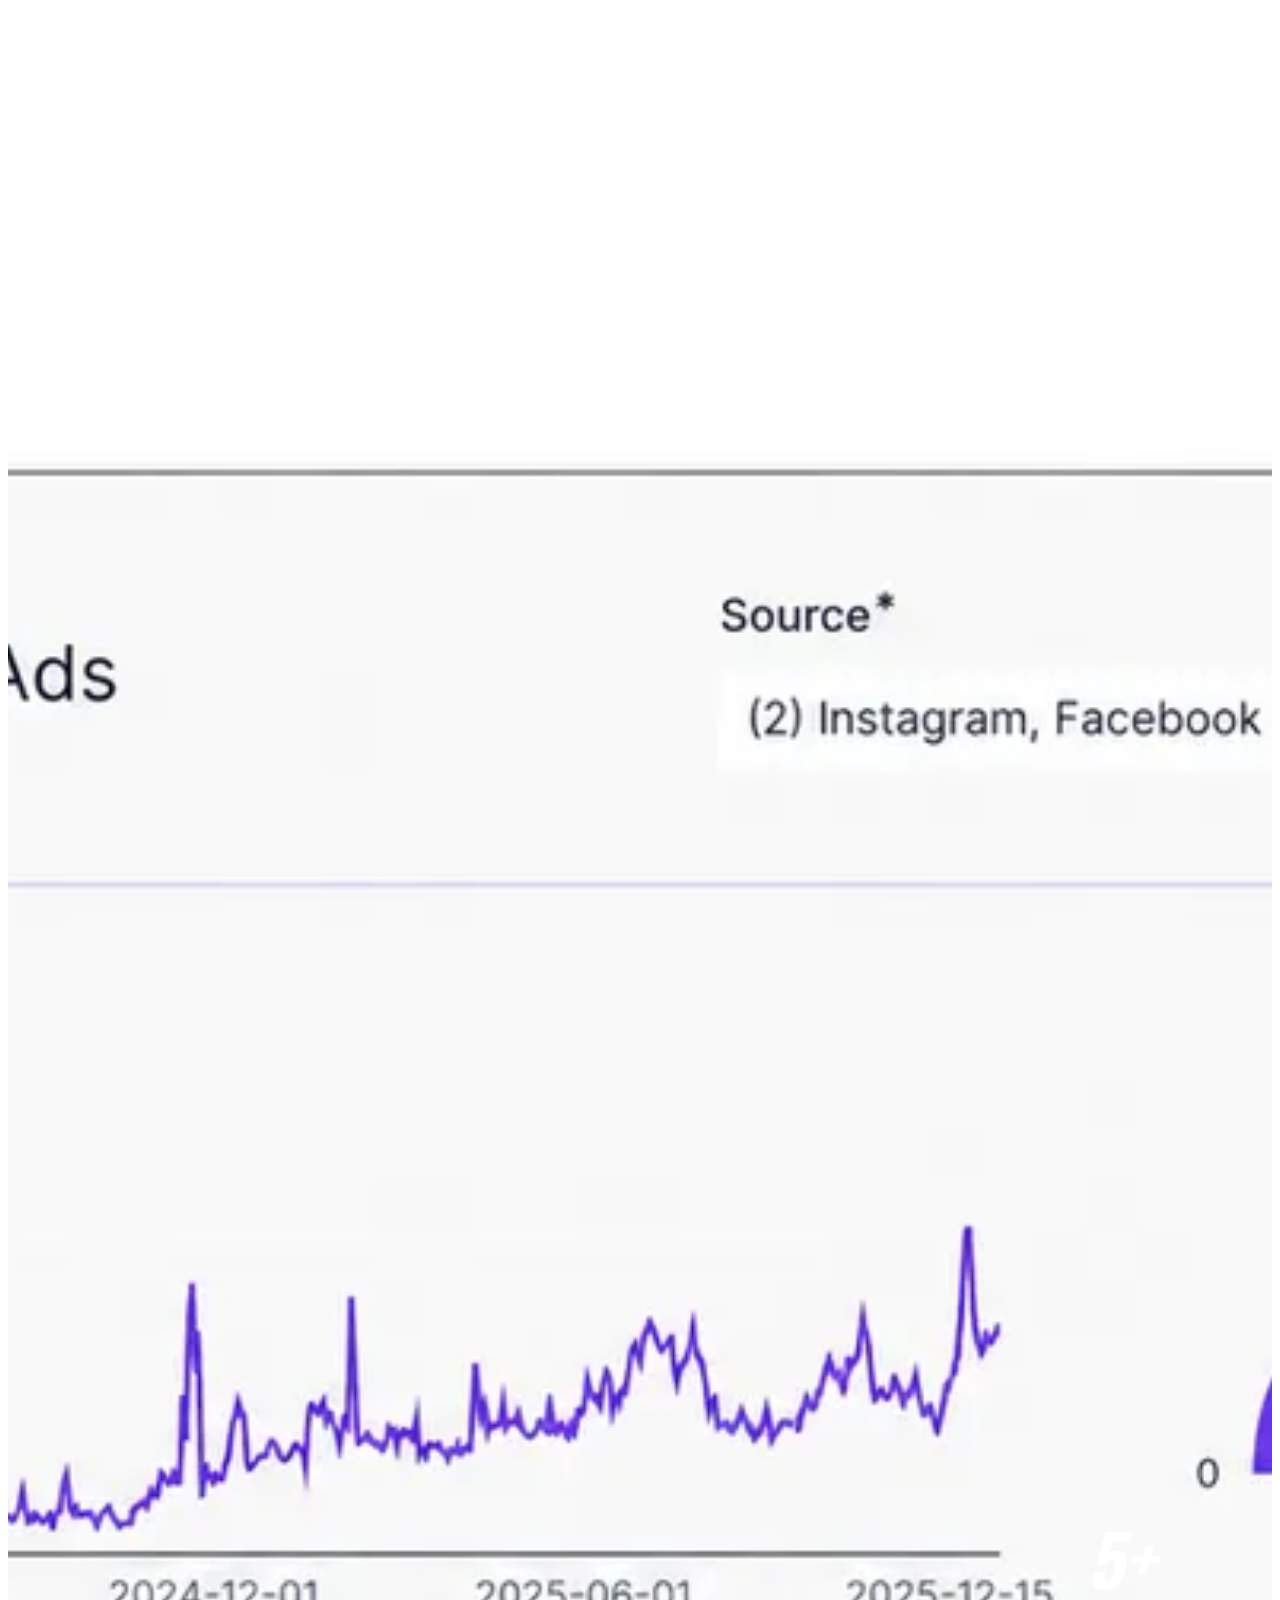
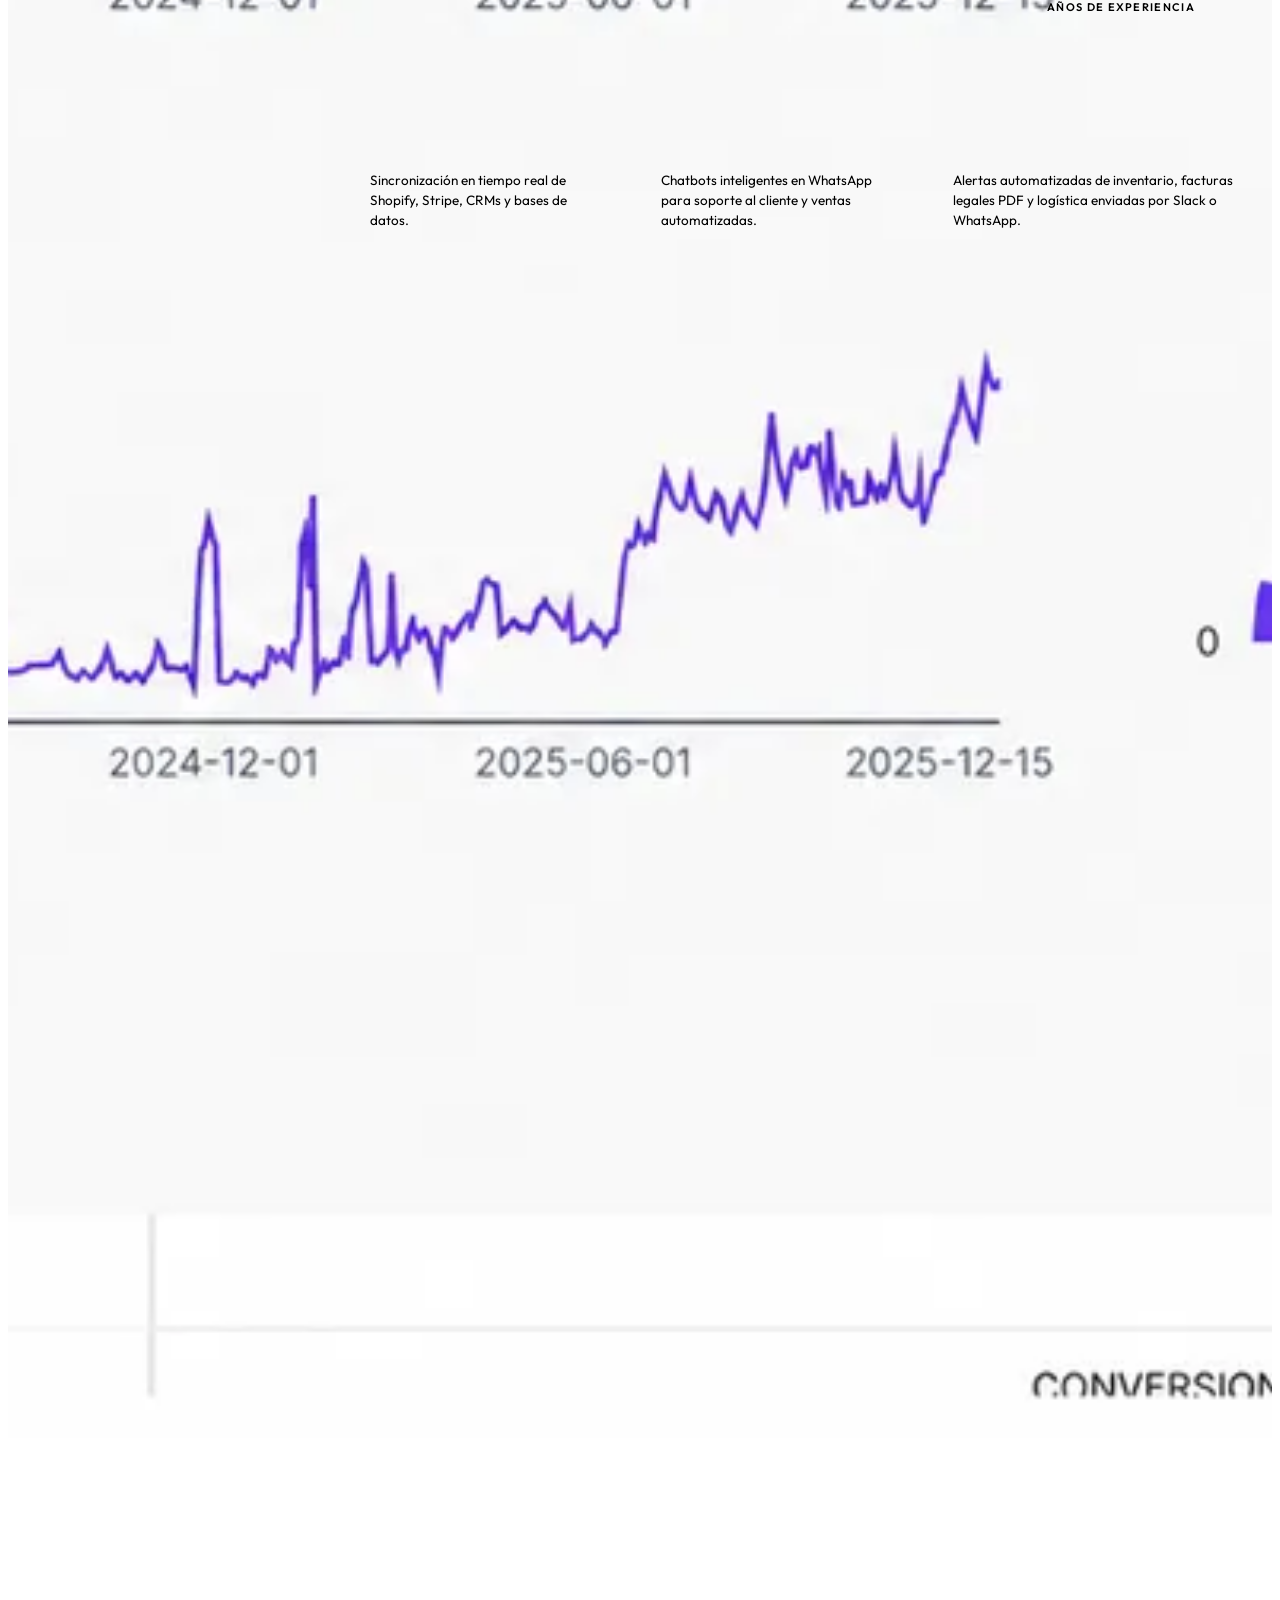
==== index.html @ 0719ca89 "chore: update portfolio content and media assets" ====
<!DOCTYPE html>
<html lang="es">
<head>
  <meta charset="UTF-8">
  <meta name="viewport" content="width=device-width, initial-scale=1.0">
  <title>Joseph Clavijo | Automatización & Growth</title>
  
  <!-- Favicon -->
  <link rel="icon" type="image/png" href="./public/assets/images/favicon/favicon-dark.webp">

  <!-- Google Fonts -->
  <link rel="preconnect" href="https://fonts.googleapis.com">
  <link rel="preconnect" href="https://fonts.gstatic.com" crossorigin>
  <link href="https://fonts.googleapis.com/css2?family=Inter:wght@300;400;600;700&family=Oswald:wght@400;600;700&family=Outfit:wght@300;400;500;600;700&display=swap" rel="stylesheet">

  <!-- Next.js global styles -->
  <link rel="stylesheet" href="./app/globals.css">

  <!-- Lucide Icons CDN -->
  <script src="https://unpkg.com/lucide@latest"></script>

  <style>
    /* Google Fonts Variables Override for standard HTML rendering */
    :root {
      --font-display: 'Oswald', sans-serif;
      --font-body: 'Outfit', sans-serif;
      --font-sans: 'Inter', sans-serif;
    }

    /* Next.js Image fill layout emulator to prevent misaligned/overflowing images */
    .block-card-media img,
    .portfolio-media img {
      position: absolute !important;
      inset: 0 !important;
      width: 100% !important;
      height: 100% !important;
      object-fit: cover !important;
      object-position: center !important;
    }

    .modal-banner img {
      position: relative !important;
      display: block !important;
      width: 100% !important;
      height: auto !important;
      object-fit: contain !important;
      object-position: center !important;
    }

    /* Project Cards clean layout (Text above image) */
    .project-card {
      padding: 28px !important;
      display: flex !important;
      flex-direction: column !important;
      justify-content: space-between !important;
      min-height: 450px !important;
      background: rgba(18, 18, 26, 0.72) !important;
    }

    @media (max-width: 640px) {
      .project-card {
        padding: 20px !important;
        min-height: auto !important;
      }
    }

    .project-card-image-wrapper {
      position: relative;
      width: 100%;
      aspect-ratio: 16 / 9;
      border-radius: 12px;
      overflow: hidden;
      border: 1px solid var(--line);
      margin-top: 16px;
      background: rgba(0, 0, 0, 0.2);
    }
    
    .project-card-image-wrapper img {
      position: absolute;
      inset: 0;
      width: 100%;
      height: 100%;
      object-fit: cover;
      transition: transform 0.6s var(--ease-out), filter 0.4s ease;
      filter: saturate(0.85) contrast(0.98) brightness(0.85);
    }
    
    .project-card:hover .project-card-image-wrapper img {
      transform: scale(1.05);
      filter: saturate(1) contrast(1.02) brightness(1);
    }

    /* Language Visibility classes */
    body.lang-en .lang-es {
      display: none !important;
    }
    body.lang-es .lang-en {
      display: none !important;
    }

    @keyframes pulse {
      0% { opacity: 0.4; }
      50% { opacity: 1; }
      100% { opacity: 0.4; }
    }

    /* Custom overrides for local index rendering */
    .app-shell {
      position: relative;
      min-height: calc(100vh - 63px);
    }

    .hero-video {
      object-fit: cover;
    }

    /* Extra visual fixes for static layout loading */
    .brand-mark img {
      max-height: 48px;
    }

    /* Thumbnail and image scrollbar styling */
    #gallery-thumbnails-container::-webkit-scrollbar {
      height: 6px;
    }
    #gallery-thumbnails-container::-webkit-scrollbar-track {
      background: rgba(0,0,0,0.2);
    }
    #gallery-thumbnails-container::-webkit-scrollbar-thumb {
      background: rgba(255,255,255,0.1);
      border-radius: 3px;
    }
    #gallery-thumbnails-container::-webkit-scrollbar-thumb:hover {
      background: rgba(255,255,255,0.25);
    }

    .active-image-container::-webkit-scrollbar {
      width: 6px;
    }
    .active-image-container::-webkit-scrollbar-track {
      background: rgba(0,0,0,0.3);
    }
    .active-image-container::-webkit-scrollbar-thumb {
      background: rgba(0, 152, 255, 0.4);
      border-radius: 3px;
    }
    .active-image-container::-webkit-scrollbar-thumb:hover {
      background: rgba(0, 152, 255, 0.7);
    }

    /* ABOUT ME SECTION STYLING */
    .about-title-styled {
      font-size: clamp(3rem, 8vw, 5.5rem);
      font-family: var(--font-display);
      text-transform: uppercase;
      font-weight: 700;
      letter-spacing: 0.05em;
      line-height: 0.9;
      color: var(--ink) !important;
      display: inline-block;
      margin: 10px 0 0;
    }

    .about-grid {
      display: grid;
      grid-template-columns: 310px 1fr;
      gap: 24px;
      margin-bottom: 24px;
    }

    .about-portrait-card {
      height: 100%;
      border-radius: var(--radius-lg);
      overflow: hidden;
      border: 1px solid var(--line);
      background: rgba(18, 18, 26, 0.72);
      padding: 0;
      position: relative;
    }

    .about-portrait-wrapper {
      position: absolute;
      inset: 0;
      width: 100%;
      height: 100%;
      overflow: hidden;
      border-radius: inherit;
    }

    .about-portrait-img {
      width: 100%;
      height: 100%;
      object-fit: cover;
      object-position: center top;
      filter: grayscale(100%);
      transition: filter 0.6s var(--ease-out), transform 0.6s var(--ease-out);
    }

    /* Glow border effect on hover */
    .about-portrait-card::before,
    .about-desc-card::before,
    .about-exp-card::before,
    .about-mini-card::before {
      content: "";
      position: absolute;
      inset: 0;
      border-radius: inherit;
      padding: 1.5px;
      background: radial-gradient(
        220px circle at var(--glow-x, 50%) var(--glow-y, 50%),
        rgba(var(--accent-rgb), 0.4),
        transparent 70%
      );
      -webkit-mask: linear-gradient(#fff 0 0) content-box, linear-gradient(#fff 0 0);
      -webkit-mask-composite: xor;
      mask-composite: exclude;
      pointer-events: none;
      z-index: 10;
      opacity: 0;
      transition: opacity 0.35s ease;
    }

    /* Glow background illumination on hover */
    .about-portrait-card::after,
    .about-desc-card::after,
    .about-exp-card::after,
    .about-mini-card::after {
      content: "";
      position: absolute;
      inset: 0;
      border-radius: inherit;
      background: radial-gradient(
        350px circle at var(--glow-x, 50%) var(--glow-y, 50%),
        rgba(var(--accent-rgb), 0.08),
        transparent 80%
      );
      pointer-events: none;
      z-index: 1;
      opacity: 0;
      transition: opacity 0.35s ease;
    }

    .about-portrait-card:hover::before,
    .about-desc-card:hover::before,
    .about-exp-card:hover::before,
    .about-mini-card:hover::before {
      opacity: 1;
    }

    .about-portrait-card:hover::after,
    .about-desc-card:hover::after,
    .about-exp-card:hover::after,
    .about-mini-card:hover::after {
      opacity: 1;
    }

    .about-portrait-card:hover .about-portrait-img {
      filter: grayscale(0%);
      transform: scale(1.05);
    }

    .about-cards-right {
      display: flex;
      flex-direction: column;
      gap: 24px;
    }

    .about-row-top {
      display: grid;
      grid-template-columns: 2fr 1fr;
      gap: 24px;
    }

    .about-desc-card {
      background: rgba(18, 18, 26, 0.72);
      border: 1px solid var(--line);
      border-radius: var(--radius-lg);
      padding: 32px;
      position: relative;
      display: flex;
      align-items: center;
    }

    .theme-light .about-desc-card,
    .theme-light .about-portrait-card,
    .theme-light .about-exp-card,
    .theme-light .about-mini-card {
      background: var(--bg-card);
      border-color: var(--line);
    }

    .card-corner-icon {
      position: absolute;
      top: 20px;
      right: 20px;
      opacity: 0.6;
    }

    .about-text {
      font-size: 16px;
      line-height: 1.6;
      color: var(--ink-soft);
      font-family: var(--font-body);
      margin: 0;
    }

    .about-exp-card {
      background: rgba(18, 18, 26, 0.72);
      border: 1px solid var(--line);
      border-radius: var(--radius-lg);
      position: relative;
      overflow: hidden;
      display: flex;
      align-items: center;
      justify-content: center;
      padding: 24px;
    }

    .exp-bg-grid {
      position: absolute;
      inset: 0;
      background-image: 
        linear-gradient(rgba(255, 255, 255, 0.03) 1px, transparent 1px),
        linear-gradient(90deg, rgba(255, 255, 255, 0.03) 1px, transparent 1px);
      background-size: 16px 16px;
      opacity: 0.8;
      pointer-events: none;
    }
    
    .theme-light .exp-bg-grid {
      background-image: 
        linear-gradient(rgba(0, 0, 0, 0.03) 1px, transparent 1px),
        linear-gradient(90deg, rgba(0, 0, 0, 0.03) 1px, transparent 1px);
    }

    .exp-content {
      position: relative;
      z-index: 2;
      display: flex;
      flex-direction: column;
      align-items: center;
      text-align: center;
    }

    .exp-num {
      font-family: var(--font-display);
      font-size: clamp(3.5rem, 5.5vw, 5.2rem);
      font-weight: 700;
      font-style: italic;
      color: #fff;
      line-height: 1;
      text-shadow: 0 0 30px rgba(255, 255, 255, 0.1);
    }
    
    .theme-light .exp-num {
      color: var(--ink);
    }

    .exp-label {
      font-size: 11px;
      font-family: var(--font-body);
      font-weight: 600;
      letter-spacing: 0.12em;
      text-transform: uppercase;
      color: var(--ink-soft);
      margin-top: 8px;
    }

    .about-row-bottom {
      display: grid;
      grid-template-columns: 1fr 1fr 1.3fr;
      gap: 24px;
    }

    .about-mini-card {
      background: rgba(18, 18, 26, 0.72);
      border: 1px solid var(--line);
      border-radius: var(--radius-lg);
      padding: 28px;
      position: relative;
      overflow: hidden;
      min-height: 190px;
      display: flex;
      flex-direction: column;
      justify-content: flex-start;
    }

    .about-mini-title {
      font-family: var(--font-display);
      font-size: 21px;
      font-style: italic;
      text-transform: uppercase;
      font-weight: 700;
      color: #fff;
      margin: 0 0 10px 0;
      letter-spacing: 0.03em;
    }
    
    .theme-light .about-mini-title {
      color: var(--ink);
    }

    .about-mini-desc {
      font-size: 13.5px;
      line-height: 1.5;
      color: var(--ink-soft);
      font-family: var(--font-body);
      margin: 0;
      position: relative;
      z-index: 2;
    }

    .mini-card-icon-bg {
      position: absolute;
      bottom: -15px;
      right: -10px;
      font-family: var(--font-display);
      font-size: 80px;
      font-weight: 900;
      color: rgba(255, 255, 255, 0.024);
      pointer-events: none;
      user-select: none;
      line-height: 1;
    }
    
    .theme-light .mini-card-icon-bg {
      color: rgba(0, 0, 0, 0.02);
    }

    .about-tech-strip {
      display: flex;
      overflow: hidden;
      width: 100%;
      margin-top: 36px;
      padding: 24px 0 !important;
      border-top: 1px solid var(--line);
      border-bottom: 1px solid var(--line);
      position: relative;
    }

    .marquee-track {
      display: flex;
      gap: 20px;
      width: max-content;
      animation: marquee 25s linear infinite;
    }

    @keyframes marquee {
      0% { transform: translateX(0); }
      100% { transform: translateX(-25%); }
    }

    .tech-icon-item {
      flex-shrink: 0;
      padding: 0 30px;
      font-family: var(--font-display);
      font-style: italic;
      font-weight: 700;
      text-transform: uppercase;
      font-size: 13px;
      color: var(--ink-soft);
      display: flex;
      align-items: center;
      gap: 8px;
      letter-spacing: 0.08em;
      opacity: 0.8;
      transition: opacity 0.3s, color 0.3s;
    }
    
    .tech-icon-item:hover {
      opacity: 1;
      color: var(--accent-color);
    }

    @media (max-width: 991px) {
      .about-grid {
        grid-template-columns: 260px 1fr;
      }
      .about-row-bottom {
        grid-template-columns: 1fr 1fr;
      }
      .wide-bottom-card {
        grid-column: span 2;
        min-height: auto;
      }
    }

    @media (max-width: 768px) {
      .about-grid {
        grid-template-columns: 1fr;
      }
      .about-portrait-card {
        min-height: 380px;
      }
      .about-row-top {
        grid-template-columns: 1fr;
      }
      .about-row-bottom {
        grid-template-columns: 1fr;
      }
      .wide-bottom-card {
        grid-column: span 1;
      }
    }
  </style>
</head>
<body class="lang-es">

  <div class="app-shell theme-dark" id="app-shell">
    
    <!-- Matrix Dot Background Canvas -->
    <div class="vw-dot-bg" aria-hidden="true">
      <canvas id="matrix-canvas"></canvas>
      <div class="vw-dot-fade"></div>
    </div>
    <div class="bg-cover" aria-hidden="true"></div>
    <div class="bg-glows" aria-hidden="true"></div>
    <div class="bg-grid" aria-hidden="true"></div>

    <!-- Header Navigation -->
    <header class="site-header">
      <nav class="cyber-nav" aria-label="Navegación principal" onpointermove="moveGlow(event)">
        <a class="brand-mark" href="#inicio" aria-label="Joseph Clavijo home">
          <span style="font-family: var(--font-display); font-style: italic; font-weight: 700; text-transform: uppercase; color: var(--accent-color); font-size: 20px; letter-spacing: 0.05em;">Joseph Clavijo</span>
        </a>

        <div id="primary-navigation" class="nav-links">
          <a href="#inicio">
            <span class="lang-es">Inicio</span>
            <span class="lang-en">Home</span>
          </a>
          <a href="#sobre-mi">
            <span class="lang-es">Sobre Mí</span>
            <span class="lang-en">About Me</span>
          </a>
          <a href="#servicios">
            <span class="lang-es">Servicios</span>
            <span class="lang-en">Services</span>
          </a>
          <a href="#portfolio">
            <span class="lang-es">Trabajo</span>
            <span class="lang-en">Work</span>
          </a>
          <a href="#contacto">
            <span class="lang-es">Contacto</span>
            <span class="lang-en">Contact</span>
          </a>
        </div>

        <div class="nav-controls" aria-label="Controles de idioma y tema">
          <div class="language-toggle" aria-label="Selector de idioma">
            <button id="lang-btn-en" type="button" onclick="changeLanguage('en')">EN</button>
            <button id="lang-btn-es" class="active" type="button" onclick="changeLanguage('es')">ES</button>
          </div>

          <button class="theme-toggle" type="button" onclick="toggleTheme()" aria-label="Cambiar tema">
            <i id="theme-toggle-icon" data-lucide="sun" style="width: 18px; height: 18px;"></i>
          </button>
        </div>

        <a class="site-btn secondary" href="#contacto" onpointermove="moveGlow(event)">
          <span class="btn-glow" aria-hidden="true"></span>
          <span class="btn-content">
            <span class="lang-es">Diagnóstico</span>
            <span class="lang-en">Diagnosis</span>
            <i data-lucide="arrow-right" style="width: 16px; height: 16px; margin-left: 4px;"></i>
          </span>
        </a>

        <button class="menu-btn" type="button" onclick="toggleMobileMenu()" aria-label="Menu">
          <i data-lucide="menu" style="width: 20px; height: 20px;"></i>
        </button>
      </nav>
    </header>

    <!-- Main Content -->
    <main>
      
      <!-- HERO SECTION -->
      <section class="hero-section" id="inicio">
        <div class="hero-copy">
          <span class="section-badge">[GROWTH_AUTOMATION_26]</span>
          
          <h1 class="lang-es">Automatización de Procesos e <em>IA para Negocios</em>.</h1>
          <h1 class="lang-en">Process Automation & <em>AI for Business</em>.</h1>
          
          <p class="lang-es">Diseño e integro arquitecturas digitales con n8n, CRM y agentes de IA para eliminar tareas repetitivas y escalar tus operaciones.</p>
          <p class="lang-en">I design and integrate digital architectures with n8n, CRM, and AI agents to eliminate repetitive tasks and scale your operations.</p>
          
          <div class="hero-actions">
            <a class="site-btn primary" href="#portfolio" onpointermove="moveGlow(event)">
              <span class="btn-glow" aria-hidden="true"></span>
              <span class="btn-content">
                <span class="lang-es">Ver trabajo</span>
                <span class="lang-en">View work</span>
                <i data-lucide="arrow-right" style="width: 18px; height: 18px; margin-left: 4px;"></i>
              </span>
            </a>
            <a class="site-btn ghost" href="#servicios" onpointermove="moveGlow(event)">
              <span class="btn-glow" aria-hidden="true"></span>
              <span class="btn-content">
                <i data-lucide="play" style="width: 17px; height: 17px; margin-right: 6px;"></i>
                <span class="lang-es">Ver sistema</span>
                <span class="lang-en">View system</span>
              </span>
            </a>
          </div>
        </div>

        <aside class="hero-visual" aria-label="Visual system preview">
          <div class="visual-toolbar">
            <span></span>
            <span></span>
            <span></span>
            <strong>AUTOMATION ENGINE</strong>
          </div>
          <div class="visual-stage">
            <div class="reel-card main-reel" style="background: rgba(18, 18, 26, 0.6); overflow: hidden;">
              <img src="./public/assets/images/projects/automatizacion-joseph.webp" alt="Automation Workflow" style="position: absolute; inset: 0; width: 100%; height: 100%; object-fit: cover;">
              <span style="background: rgba(0,0,0,0.6); padding: 4px 8px; border-radius: 4px;">Motor de Automatización</span>
            </div>
            <div class="metric-card">
              <i data-lucide="bar-chart-3" style="width: 20px; height: 20px;"></i>
              <strong>99.8%</strong>
              <span class="lang-es">menos errores</span>
              <span class="lang-en">errors reduced</span>
            </div>
            <div class="metric-card pink">
              <i data-lucide="zap" style="width: 20px; height: 20px;"></i>
              <strong>140h</strong>
              <span class="lang-es">ahorradas / mes</span>
              <span class="lang-en">saved / month</span>
            </div>
          </div>
        </aside>
      </section>

      <!-- PROOF STRIP -->
      <section class="proof-strip" aria-label="Joseph Clavijo facts">
        <div>
          <span>EXPERIENCE</span>
          <strong>5+ YEARS ACTIVE</strong>
        </div>
        <div>
          <span>FOCUS</span>
          <strong>AUTOMATION & AI</strong>
        </div>
        <div>
          <span>BASE</span>
          <strong>COLOMBIA</strong>
        </div>
        <div>
          <span>STATUS</span>
          <strong>AVAILABLE NOW</strong>
        </div>
      </section>

      <!-- ABOUT ME SECTION -->
      <section class="section-block" id="sobre-mi">
        <div class="section-head" style="margin-bottom: 40px;">
          <div style="display: flex; flex-direction: column; align-items: flex-start;">
            <span class="eyebrow" style="margin-bottom: 24px;">Joseph Clavijo</span>
            <h2 class="about-title-styled" style="margin: 0;">
              <span class="lang-es">SOBRE MÍ</span>
              <span class="lang-en">ABOUT ME</span>
            </h2>
          </div>
        </div>

        <div class="about-grid">
          <!-- Left Column: Portrait Card -->
          <div class="glow-card about-portrait-card">
            <div class="about-portrait-wrapper">
              <img src="./public/assets/images/projects/joseph_profile.webp" alt="Joseph Clavijo" class="about-portrait-img">
            </div>
          </div>

          <!-- Right Column Grid -->
          <div class="about-cards-right">
            <!-- Top Row -->
            <div class="about-row-top">
              <!-- Wide description card -->
              <div class="glow-card about-desc-card">
                <p class="lang-es about-text">
                  Como especialista en automatización de operaciones y crecimiento, me enfoco en construir sistemas escalables que optimizan flujos de trabajo, eliminan tareas repetitivas y reducen la fricción operativa. Diseño e integro arquitecturas digitales con n8n, CRM y plataformas de IA para potenciar el desarrollo de ventas y proveer dashboards comerciales en tiempo real que permiten a los equipos escalar eficientemente.
                </p>
                <p class="lang-en about-text">
                  As an operations and growth automation specialist, I focus on building scalable systems that optimize workflows, eliminate repetitive tasks, and reduce operational friction. I design and integrate digital architectures with n8n, CRM, and AI platforms to boost sales development and provide real-time business dashboards that enable teams to scale efficiently.
                </p>
              </div>

              <!-- Experience card -->
              <div class="glow-card about-exp-card">
                <div class="exp-bg-grid"></div>
                <div class="exp-content">
                  <span class="exp-num">5+</span>
                  <span class="lang-es exp-label">años de experiencia</span>
                  <span class="lang-en exp-label">years of experience</span>
                </div>
              </div>
            </div>

            <!-- Bottom Row -->
            <div class="about-row-bottom">
              <!-- Integrations Card -->
              <div class="glow-card about-mini-card">
                <h3 class="about-mini-title">Integraciones</h3>
                <p class="lang-es about-mini-desc">Sincronización en tiempo real de Shopify, Stripe, CRMs y bases de datos.</p>
                <p class="lang-en about-mini-desc">Real-time synchronization of Shopify, Stripe, CRMs, and databases.</p>
              </div>

              <!-- AI Agents Card -->
              <div class="glow-card about-mini-card">
                <h3 class="about-mini-title">AI Agents</h3>
                <p class="lang-es about-mini-desc">Chatbots inteligentes en WhatsApp para soporte al cliente y ventas automatizadas.</p>
                <p class="lang-en about-mini-desc">Intelligent chatbots on WhatsApp for customer support and automated sales.</p>
              </div>

              <!-- Notifications Card -->
              <div class="glow-card about-mini-card wide-bottom-card">
                <h3 class="about-mini-title">Notificaciones & Alertas</h3>
                <p class="lang-es about-mini-desc">Alertas automatizadas de inventario, facturas legales PDF y logística enviadas por Slack o WhatsApp.</p>
                <p class="lang-en about-mini-desc">Automated inventory alerts, legal PDF invoices, and logistics sent via Slack or WhatsApp.</p>
                <div style="position: absolute; bottom: 18px; right: 18px; opacity: 0.12;">
                  <i data-lucide="workflow" style="width: 32px; height: 32px; color: var(--accent-color);"></i>
                </div>
              </div>
            </div>
          </div>
        </div>

        <!-- Tech stack icons row (Sliding Marquee) -->
        <div class="about-tech-strip">
          <div class="marquee-track">
            <!-- Set 1 -->
            <div class="tech-icon-item" title="n8n">
              <img src="./public/assets/images/projects/N8N.webp" alt="n8n" class="tech-logo-img">
            </div>
            <div class="tech-icon-item" title="Zapier">
              <img src="./public/assets/images/projects/Zapier.webp" alt="Zapier" class="tech-logo-img">
            </div>
            <div class="tech-icon-item" title="GoHighLevel">
              <img src="./public/assets/images/projects/Logo GoHighLevel.webp" alt="GoHighLevel" class="tech-logo-img">
            </div>
            <div class="tech-icon-item" title="HubSpot">
              <img src="./public/assets/images/projects/Hubspot(2).webp" alt="HubSpot" class="tech-logo-img">
            </div>
            <div class="tech-icon-item" title="Claude">
              <img src="./public/assets/images/projects/Logo Claude.webp" alt="Claude" class="tech-logo-img">
            </div>
            <div class="tech-icon-item" title="Google">
              <img src="./public/assets/images/projects/Logo (Google).webp" alt="Google" class="tech-logo-img">
            </div>
            <div class="tech-icon-item" title="Meta">
              <img src="./public/assets/images/projects/Logo (Meta).webp" alt="Meta" class="tech-logo-img">
            </div>
            <div class="tech-icon-item" title="GitHub">
              <img src="./public/assets/images/projects/Logo Github.webp" alt="GitHub" class="tech-logo-img">
            </div>
            <div class="tech-icon-item" title="Codex">
              <img src="./public/assets/images/projects/Codex.webp" alt="Codex" class="tech-logo-img">
            </div>
            <!-- Set 2 -->
            <div class="tech-icon-item" title="n8n">
              <img src="./public/assets/images/projects/N8N.webp" alt="n8n" class="tech-logo-img">
            </div>
            <div class="tech-icon-item" title="Zapier">
              <img src="./public/assets/images/projects/Zapier.webp" alt="Zapier" class="tech-logo-img">
            </div>
            <div class="tech-icon-item" title="GoHighLevel">
              <img src="./public/assets/images/projects/Logo GoHighLevel.webp" alt="GoHighLevel" class="tech-logo-img">
            </div>
            <div class="tech-icon-item" title="HubSpot">
              <img src="./public/assets/images/projects/Hubspot(2).webp" alt="HubSpot" class="tech-logo-img">
            </div>
            <div class="tech-icon-item" title="Claude">
              <img src="./public/assets/images/projects/Logo Claude.webp" alt="Claude" class="tech-logo-img">
            </div>
            <div class="tech-icon-item" title="Google">
              <img src="./public/assets/images/projects/Logo (Google).webp" alt="Google" class="tech-logo-img">
            </div>
            <div class="tech-icon-item" title="Meta">
              <img src="./public/assets/images/projects/Logo (Meta).webp" alt="Meta" class="tech-logo-img">
            </div>
            <div class="tech-icon-item" title="GitHub">
              <img src="./public/assets/images/projects/Logo Github.webp" alt="GitHub" class="tech-logo-img">
            </div>
            <div class="tech-icon-item" title="Codex">
              <img src="./public/assets/images/projects/Codex.webp" alt="Codex" class="tech-logo-img">
            </div>
            <!-- Set 3 -->
            <div class="tech-icon-item" title="n8n">
              <img src="./public/assets/images/projects/N8N.webp" alt="n8n" class="tech-logo-img">
            </div>
            <div class="tech-icon-item" title="Zapier">
              <img src="./public/assets/images/projects/Zapier.webp" alt="Zapier" class="tech-logo-img">
            </div>
            <div class="tech-icon-item" title="GoHighLevel">
              <img src="./public/assets/images/projects/Logo GoHighLevel.webp" alt="GoHighLevel" class="tech-logo-img">
            </div>
            <div class="tech-icon-item" title="HubSpot">
              <img src="./public/assets/images/projects/Hubspot(2).webp" alt="HubSpot" class="tech-logo-img">
            </div>
            <div class="tech-icon-item" title="Claude">
              <img src="./public/assets/images/projects/Logo Claude.webp" alt="Claude" class="tech-logo-img">
            </div>
            <div class="tech-icon-item" title="Google">
              <img src="./public/assets/images/projects/Logo (Google).webp" alt="Google" class="tech-logo-img">
            </div>
            <div class="tech-icon-item" title="Meta">
              <img src="./public/assets/images/projects/Logo (Meta).webp" alt="Meta" class="tech-logo-img">
            </div>
            <div class="tech-icon-item" title="GitHub">
              <img src="./public/assets/images/projects/Logo Github.webp" alt="GitHub" class="tech-logo-img">
            </div>
            <div class="tech-icon-item" title="Codex">
              <img src="./public/assets/images/projects/Codex.webp" alt="Codex" class="tech-logo-img">
            </div>
          </div>
        </div>
          <!-- SERVICES BLOCKS SECTION -->
      <section class="section-block" id="servicios">
        <div class="section-head">
          <div>
            <span class="eyebrow">
              <span class="lang-es">QUÉ HAGO · 4 PILARES</span>
              <span class="lang-en">WHAT I DO · 4 PILLARS</span>
            </span>
            <h2 class="lang-es">Sistemas operativos escalables, no simples piezas sueltas.</h2>
            <h2 class="lang-en">Scalable operating systems, not simple assets.</h2>
          </div>
          <p class="lang-es">Cada bloque opera de forma independiente, pero juntos forman el motor operativo de tu negocio.</p>
          <p class="lang-en">Each block operates independently, but together they form your business's operating engine.</p>
        </div>

        <div class="block-grid" style="grid-template-columns: repeat(auto-fit, minmax(280px, 1fr));">
          <!-- Card 1 -->
          <article class="glow-card mini block-card cursor-pointer" tabindex="0" onclick="openServiceModal(0)" onpointermove="moveGlow(event)">
            <div class="block-card-media">
              <img src="./public/assets/images/projects/Automatización-n8n(Portada).webp" alt="Automation with n8n & Make">
            </div>
            <div class="block-card-scrim"></div>
            <div class="block-card-head">
              <span class="card-num">01</span>
              <i data-lucide="workflow" style="width: 22px; height: 22px;"></i>
            </div>
            <h3>
              <span class="lang-es">Automatización con n8n & Make</span>
              <span class="lang-en">Automation with n8n & Make</span>
            </h3>
          </article>

          <!-- Card 2 -->
          <article class="glow-card mini block-card cursor-pointer" tabindex="0" onclick="openServiceModal(1)" onpointermove="moveGlow(event)">
            <div class="block-card-media">
              <img src="./public/assets/images/projects/Chatbots(Portada).webp" alt="AI Agents & Chatbots">
            </div>
            <div class="block-card-scrim"></div>
            <div class="block-card-head">
              <span class="card-num">02</span>
              <i data-lucide="sparkles" style="width: 22px; height: 22px;"></i>
            </div>
            <h3>
              <span class="lang-es">Agentes de IA & Chatbots</span>
              <span class="lang-en">AI Agents & Chatbots</span>
            </h3>
          </article>

          <!-- Card 3 -->
          <article class="glow-card mini block-card cursor-pointer" tabindex="0" onclick="openServiceModal(2)" onpointermove="moveGlow(event)">
            <div class="block-card-media">
              <img src="./public/assets/images/projects/AutomatizacióndeCRM&Leads(Portada).webp" alt="CRM & Lead Automation">
            </div>
            <div class="block-card-scrim"></div>
            <div class="block-card-head">
              <span class="card-num">03</span>
              <i data-lucide="zap" style="width: 22px; height: 22px;"></i>
            </div>
            <h3>
              <span class="lang-es">Automatización de CRM & Leads</span>
              <span class="lang-en">CRM & Lead Automation</span>
            </h3>
          </article>

          <!-- Card 4 -->
          <article class="glow-card mini block-card cursor-pointer" tabindex="0" onclick="openServiceModal(3)" onpointermove="moveGlow(event)">
            <div class="block-card-media">
              <img src="./public/assets/images/projects/Sales-Ops(Portada).webp" alt="Sales Ops & Reporting">
            </div>
            <div class="block-card-scrim"></div>
            <div class="block-card-head">
              <span class="card-num">04</span>
              <i data-lucide="bar-chart-3" style="width: 22px; height: 22px;"></i>
            </div>
            <h3>
              <span class="lang-es">Sales Ops & Reporting</span>
              <span class="lang-en">Sales Ops & Reporting</span>
            </h3>
          </article>
        </div>
      </section>

      <!-- PORTFOLIO SECTION -->
      <section class="section-block" id="portfolio">
        <div class="section-head">
          <div>
            <span class="eyebrow">
              <span class="lang-es">PORTAFOLIO · TRABAJOS SELECCIONADOS</span>
              <span class="lang-en">PORTFOLIO · SELECTED WORK</span>
            </span>
            <h2 class="lang-es">Flujos escalables, integraciones de IA y reportes en tiempo real.</h2>
            <h2 class="lang-en">Scalable workflows, AI integrations, and real-time reporting.</h2>
          </div>
          <a class="site-btn secondary" href="#contacto" onpointermove="moveGlow(event)">
            <span class="btn-glow" aria-hidden="true"></span>
            <span class="btn-content">
              <span class="lang-es">Ver todos</span>
              <span class="lang-en">View all</span>
              <i data-lucide="arrow-right" style="width: 16px; height: 16px; margin-left: 4px;"></i>
            </span>
          </a>
        </div>

        <div class="portfolio-grid">
          <!-- Item 1 -->
          <article class="portfolio-card large cursor-pointer" tabindex="0" onclick="openServiceModal(0)" onpointermove="moveGlow(event)">
            <div class="portfolio-media">
              <img src="./public/assets/images/projects/Automatización de Operaciones.webp" alt="n8n">
              <span>01</span>
            </div>
            <div>
              <strong class="lang-es">Automatización de Operaciones</strong>
              <strong class="lang-en">Operations Automation</strong>
              <em class="lang-es">Flujo n8n</em>
              <em class="lang-en">n8n Workflow</em>
            </div>
          </article>

          <!-- Item 2 -->
          <article class="portfolio-card wide cursor-pointer" tabindex="0" onclick="openServiceModal(1)" onpointermove="moveGlow(event)">
            <div class="portfolio-media">
              <img src="./public/assets/images/projects/Chatbots de Ventas en WhatsApp.webp" alt="WhatsApp Chatbots">
              <span>02</span>
            </div>
            <div>
              <strong class="lang-es">Chatbots de Ventas en WhatsApp</strong>
              <strong class="lang-en">WhatsApp Sales Chatbots</strong>
              <em class="lang-es">AI Agent</em>
              <em class="lang-en">AI Agent</em>
            </div>
          </article>

          <!-- Item 3 -->
          <article class="portfolio-card small cursor-pointer" tabindex="0" onclick="openServiceModal(2)" onpointermove="moveGlow(event)">
            <div class="portfolio-media">
              <img src="./public/assets/images/projects/AutomatizacióndeCRM&Leads(Portada).webp" alt="GoHighLevel">
              <span>03</span>
            </div>
            <div>
              <strong class="lang-es">Embudo de Ventas en GoHighLevel</strong>
              <strong class="lang-en">GoHighLevel Sales Funnel</strong>
              <em class="lang-es">CRM</em>
              <em class="lang-en">CRM</em>
            </div>
          </article>

          <!-- Item 4 -->
          <article class="portfolio-card small cursor-pointer" tabindex="0" onclick="openServiceModal(2)" onpointermove="moveGlow(event)">
            <div class="portfolio-media">
              <img src="./public/assets/images/projects/Reporting y Sales Ops.webp" alt="Sales Ops">
              <span>04</span>
            </div>
            <div>
              <strong class="lang-es">Reporting y Sales Ops</strong>
              <strong class="lang-en">Sales Reporting & Dashboards</strong>
              <em class="lang-es">Dashboard</em>
              <em class="lang-en">Dashboard</em>
            </div>
          </article>

          <!-- Item 5 -->
          <article class="portfolio-card wide cursor-pointer" tabindex="0" onclick="openServiceModal(0)" onpointermove="moveGlow(event)">
            <div class="portfolio-media">
              <img src="./public/assets/images/projects/Sincronización en Tiempo Real.webp" alt="Integrations">
              <span>05</span>
            </div>
            <div>
              <strong class="lang-es">Sincronización en Tiempo Real</strong>
              <strong class="lang-en">Real-time Synchronization</strong>
              <em class="lang-es">Automatización</em>
              <em class="lang-en">Automation</em>
            </div>
          </article>

          <!-- Item 6 -->
          <article class="portfolio-card small cursor-pointer" tabindex="0" onclick="openServiceModal(2)" onpointermove="moveGlow(event)">
            <div class="portfolio-media">
              <img src="./public/assets/images/projects/workflow-go-high-level.webp" alt="Customer Nurturing Flow">
              <span>06</span>
            </div>
            <div>
              <strong class="lang-es">Flujo de Nutrición de Clientes</strong>
              <strong class="lang-en">Customer Nurturing Flow</strong>
              <em class="lang-es">Automatización</em>
              <em class="lang-en">Automation</em>
            </div>
          </article>

          <!-- Item 7 -->
          <article class="portfolio-card small cursor-pointer" tabindex="0" onclick="openServiceModal(2)" onpointermove="moveGlow(event)">
            <div class="portfolio-media">
              <img src="./public/assets/images/projects/Dashboard 2 meta ads.webp" alt="Paid Ads Dashboard">
              <span>07</span>
            </div>
            <div>
              <strong class="lang-es">Dashboard de Pauta Digital</strong>
              <strong class="lang-en">Paid Ads Dashboard</strong>
              <em class="lang-es">Reporting</em>
              <em class="lang-en">Reporting</em>
            </div>
          </article>
        </div>
      </section>

      <!-- CTA BAND -->
      <section class="cta-band">
        <div>
          <h2 class="lang-es">Automatiza tu negocio y crea un sistema operativo que trabaje 24/7.</h2>
          <h2 class="lang-en">Automate your business and create an operating system that works 24/7.</h2>
          <p class="lang-es">Diagnóstico de automatización gratis · 20 minutos · sin compromiso</p>
          <p class="lang-en">Free automation audit · 20 minutes · no commitment</p>
        </div>
        
        <a class="site-btn primary" href="#contacto" onpointermove="moveGlow(event)">
          <span class="btn-glow" aria-hidden="true"></span>
          <span class="btn-content">
            <span class="lang-es">Empezar</span>
            <span class="lang-en">Get started</span>
            <i data-lucide="arrow-right" style="width: 18px; height: 18px; margin-left: 4px;"></i>
          </span>
        </a>
      </section>

      <!-- CONTACT SECTION -->
      <section class="contact-section" id="contacto">
        <div class="contact-copy">
          <div>
            <span class="eyebrow">
              <span class="lang-es">CONTACTO · DIAGNÓSTICO DE AUTOMATIZACIÓN</span>
              <span class="lang-en">CONTACT · AUTOMATION AUDIT</span>
            </span>
            <h2 class="lang-es">Cuéntanos sobre tu negocio. <em>Nosotros lo automatizamos.</em></h2>
            <h2 class="lang-en">Tell us about your business. <em>We automate it.</em></h2>
            
            <p class="lang-es">Envíanos un mensaje y te devolvemos un diagnóstico de automatización gratis de 20 min: qué optimizar, qué integrar y qué automatizar primero.</p>
            <p class="lang-en">Send us a message and we will return a free 20-minute automation audit: what to optimize, what to integrate, and what to automate first.</p>
          </div>

          <div class="contact-cards">
            <div>
              <i data-lucide="mail" style="width: 20px; height: 20px; color: var(--accent-color);"></i>
              <span>joseph.clavijo.dev@gmail.com</span>
            </div>
            <div>
              <i data-lucide="message-circle" style="width: 20px; height: 20px; color: var(--accent-color);"></i>
              <span class="lang-es">WhatsApp: +57 313 612 9197</span>
              <span class="lang-en">WhatsApp: +57 313 612 9197</span>
            </div>
            <div>
              <i data-lucide="clock" style="width: 20px; height: 20px; color: var(--accent-color);"></i>
              <span class="lang-es">Respuesta habitual en ~24h, días hábiles</span>
              <span class="lang-en">Typical reply within ~24h, business days</span>
            </div>
          </div>
        </div>

        <form class="lead-form" onsubmit="handleFormSubmit(event)">
          <label>
            <span class="lang-es">Nombre *</span>
            <span class="lang-en">Name *</span>
            <input required type="text" id="form-name" placeholder="Tu nombre">
          </label>
          <label>
            <span class="lang-es">Empresa *</span>
            <span class="lang-en">Company *</span>
            <input required type="text" id="form-company" placeholder="Nombre de tu marca">
          </label>
          <label>
            <span class="lang-es">WhatsApp *</span>
            <span class="lang-en">WhatsApp *</span>
            <input required type="tel" id="form-whatsapp" placeholder="+57---">
          </label>
          <label>
            <span class="lang-es">Sitio web / Instagram</span>
            <span class="lang-en">Website / Instagram</span>
            <input type="text" id="form-web" placeholder="pagurai.com · @marca">
          </label>
          <label class="full">
            <span class="lang-es">Tipo de negocio</span>
            <span class="lang-en">Type of business</span>
            <input type="text" id="form-business" placeholder="E-commerce, Agencia, SaaS, etc.">
          </label>

          <div class="form-services full">
            <span>
              <span class="lang-es">Servicio que necesitas <small>(multi-selección)</small></span>
              <span class="lang-en">Service needed <small>(multi-select)</small></span>
            </span>
            <div id="service-options-container">
              <!-- Service options loaded dynamically via JS -->
            </div>
          </div>

          <label class="full">
            <span class="lang-es">Mensaje</span>
            <span class="lang-en">Message</span>
            <textarea id="form-message" placeholder="Cuéntanos qué necesitas..."></textarea>
          </label>

          <div class="form-foot full">
            <small id="form-message-info">
              <span class="lang-es">Sin spam. Nunca.</span>
              <span class="lang-en">No spam. Ever.</span>
            </small>
            <button class="submit-btn" type="submit">
              <span>
                <span class="lang-es">Solicitar diagnóstico</span>
                <span class="lang-en">Request diagnosis</span>
              </span>
              <i data-lucide="arrow-right" style="width: 17px; height: 17px; margin-left: 6px;"></i>
            </button>
          </div>
        </form>
      </section>
    </main>

    <!-- Footer -->
    <footer class="site-footer">
      <span>JOSEPH CLAVIJO © 2026</span>
      <span>HERO → SOBRE MÍ → SERVICIOS → PORTAFOLIO → CONTACTO</span>
    </footer>

    <!-- Service Detail Overview Modal -->
    <div id="modal-overlay" class="modal-overlay" onclick="closeServiceModalOnBackdrop(event)" style="display: none;">
      <div id="modal-container" class="modal-container" onpointermove="moveGlow(event)">
        <button type="button" class="modal-close-btn" onclick="closeServiceModal()" aria-label="Close">
          <i data-lucide="x" style="width: 20px; height: 20px;"></i>
        </button>
        
        <div class="modal-content">
          <div class="modal-header">
            <span class="modal-number" id="modal-number-text">01</span>
            <h2 class="modal-title" id="modal-title-text">Creación de contenido con IA</h2>
          </div>

          <div class="modal-banner" style="height: auto !important; aspect-ratio: auto !important; overflow: visible !important;" onpointermove="moveGlow(event)">
            <div class="modal-banner-scrim"></div>
            <img src="" alt="Banner" id="modal-banner-img" class="modal-banner-image" style="position: relative !important; display: block !important; width: 100% !important; height: auto !important; object-fit: contain !important;">
          </div>

          <div class="modal-body">
            <div class="modal-info">
              <p class="modal-desc" id="modal-desc-text">Imágenes de producto, lifestyle y creatividades on-brand a escala, en días, no semanas.</p>
              <div class="modal-tags" id="modal-tags-container">
                <!-- Tags loaded dynamically -->
              </div>
            </div>

            <div class="modal-projects-box">
              <h3 class="modal-projects-title">
                <span class="lang-es" id="modal-projects-title-es">Proyectos seleccionados</span>
                <span class="lang-en" id="modal-projects-title-en">Selected projects</span>
              </h3>
              <div class="modal-projects-list" id="modal-projects-container">
                <!-- Projects lists loaded dynamically -->
              </div>
            </div>
          </div>

          <div class="modal-footer">
            <button class="site-btn" id="modal-view-projects-btn" onpointermove="moveGlow(event)">
              <span class="btn-glow" aria-hidden="true"></span>
              <span class="btn-content">
                <span class="lang-es">Ver proyectos</span>
                <span class="lang-en">View projects</span>
                <i data-lucide="arrow-right" style="width: 16px; height: 16px; margin-left: 4px;"></i>
              </span>
            </button>
          </div>
        </div>
      </div>
    </div>

    <!-- Projects Detail Modal (2 boxes) -->
    <div id="projects-modal-overlay" class="modal-overlay" onclick="closeProjectsModalOnBackdrop(event)" style="display: none; z-index: 101;">
      <div id="projects-modal-container" class="modal-container" style="max-width: 960px;" onpointermove="moveGlow(event)">
        <button type="button" class="modal-close-btn" onclick="closeProjectsModal()" aria-label="Close">
          <i data-lucide="x" style="width: 20px; height: 20px;"></i>
        </button>
        
        <div class="modal-content" style="max-height: 90vh;">
          <div class="modal-header" style="justify-content: flex-start; gap: 16px;">
            <button type="button" class="site-btn secondary" style="min-height: 32px; padding: 6px 12px; margin-right: auto;" onclick="backToServiceModal()">
              <span class="btn-glow" aria-hidden="true"></span>
              <span class="btn-content" style="font-size: 11px; display: flex; align-items: center; gap: 4px;">
                <i data-lucide="arrow-left" style="width: 14px; height: 14px;"></i>
                <span class="lang-es">Volver</span>
                <span class="lang-en">Back</span>
              </span>
            </button>
            <span class="modal-number" id="projects-modal-number-text">01</span>
          </div>

          <div class="section-head" style="grid-template-columns: 1fr; gap: 8px; margin-bottom: 12px;">
            <div>
              <span class="eyebrow blue">
                <span class="lang-es">Detalles del servicio</span>
                <span class="lang-en">Service details</span>
              </span>
              <h2 class="modal-title" id="projects-modal-title-text" style="font-size: 32px; line-height: 1.1;">Creación de contenido con IA</h2>
            </div>
            <p class="modal-desc" id="projects-modal-desc-text" style="margin-top: 8px;"></p>
            
            <!-- Tools used container -->
            <div id="projects-modal-tools-container" style="display: none; margin-top: 16px;">
              <span class="eyebrow" style="font-size: 11px; color: var(--ink-muted); letter-spacing: 0.1em; display: block; margin-bottom: 8px;">
                <span class="lang-es">HERRAMIENTAS USADAS</span>
                <span class="lang-en">TOOLS USED</span>
              </span>
              <div style="display: flex; gap: 16px; align-items: center; flex-wrap: wrap;">
                <img src="./public/assets/images/projects/N8N.webp" alt="n8n" style="height: 38px; width: auto;">
                <img src="./public/assets/images/projects/Zapier.webp" alt="Zapier" style="height: 38px; width: auto;">
                <img src="./public/assets/images/projects/Logo GoHighLevel.webp" alt="GoHighLevel" style="height: 38px; width: auto;">
                <img src="./public/assets/images/projects/Hubspot(2).webp" alt="HubSpot" style="height: 38px; width: auto;">
                <img src="./public/assets/images/projects/Logo Claude.webp" alt="Claude" style="height: 38px; width: auto;">
                <img src="./public/assets/images/projects/Logo Antigravity.webp" alt="Antigravity" style="height: 38px; width: auto;">
              </div>
            </div>
          </div>

          <div>
            <span class="eyebrow">
              <span class="lang-es">Casos de éxito</span>
              <span class="lang-en">Success cases</span>
            </span>
          </div>

          <!-- 2 Project Cards Grid -->
          <div class="projects-grid" id="projects-cards-container">
            <!-- Loaded dynamically via JS -->
          </div>
        </div>
      </div>
    </div>

    <!-- Fullscreen Video Lightbox Overlay -->
    <div id="video-lightbox-overlay" class="modal-overlay" onclick="closeVideoLightboxOnBackdrop(event)" style="display: none; z-index: 102; background: rgba(2, 3, 10, 0.94); cursor: zoom-out;">
      <button type="button" class="modal-close-btn" style="top: 30px; right: 30px; width: 44px; height: 44px;" onclick="closeVideoLightbox()">
        <i data-lucide="x" style="width: 24px; height: 24px;"></i>
      </button>
      <div id="video-lightbox-wrapper" onclick="event.stopPropagation()" style="width: min(1000px, calc(100vw - 40px)); aspect-ratio: 16 / 9; position: relative; border-radius: 16px; overflow: hidden; border: 1px solid rgba(255, 255, 255, 0.1); box-shadow: 0 24px 80px rgba(0, 0, 0, 0.85); margin: auto;">
        <video id="lightbox-video" src="" autoplay controls playsinline style="width: 100%; height: 100%; object-fit: contain; background: #000;"></video>
      </div>
    </div>

    <!-- Image Gallery Lightbox Modal (With dynamic thumbnail navigation strip) -->
    <div id="image-lightbox-overlay" class="modal-overlay" onclick="closeImageLightboxOnBackdrop(event)" style="display: none; z-index: 102; background: rgba(2, 3, 10, 0.94); cursor: zoom-out;">
      <button type="button" class="modal-close-btn" style="top: 30px; right: 30px; width: 44px; height: 44px;" onclick="closeImageLightbox()">
        <i data-lucide="x" style="width: 24px; height: 24px;"></i>
      </button>
      
      <div onclick="event.stopPropagation()" style="width: min(800px, calc(100vw - 40px)); position: relative; border-radius: 16px; overflow: hidden; border: 1px solid rgba(255, 255, 255, 0.1); box-shadow: 0 24px 80px rgba(0, 0, 0, 0.85); margin: auto; display: flex; flex-direction: column; background: #080912;">
        <!-- Active Image in Large size -->
        <div id="lightbox-active-img-wrapper" class="active-image-container" style="width: 100%; aspect-ratio: 4 / 3; position: relative; display: flex; align-items: center; justify-content: center; background: #02030a;">
          <img id="lightbox-active-img" src="" alt="Gallery Image" style="max-width: 100%; max-height: 100%; object-fit: contain;">
          
          <!-- Prev Button -->
          <button id="lightbox-prev-btn" onclick="prevGalleryImage()" style="position: absolute; left: 16px; width: 44px; height: 44px; border-radius: 50%; border: 1px solid rgba(255,255,255,0.15); background: rgba(0,0,0,0.5); color: #fff; cursor: pointer; display: flex; align-items: center; justify-content: center; transition: background 0.2s; z-index: 5;">
            <i data-lucide="chevron-left" style="width: 20px; height: 20px;"></i>
          </button>
          
          <!-- Next Button -->
          <button id="lightbox-next-btn" onclick="nextGalleryImage()" style="position: absolute; right: 16px; width: 44px; height: 44px; border-radius: 50%; border: 1px solid rgba(255,255,255,0.15); background: rgba(0,0,0,0.5); color: #fff; cursor: pointer; display: flex; align-items: center; justify-content: center; transition: background 0.2s; z-index: 5;">
            <i data-lucide="chevron-right" style="width: 20px; height: 20px;"></i>
          </button>
        </div>
        
        <!-- Thumbnails strip below the big image -->
        <div id="gallery-thumbnails-container" style="display: flex; gap: 10px; padding: 12px 16px; background: rgba(0, 0, 0, 0.4); overflow-x: auto; border-top: 1px solid rgba(255, 255, 255, 0.06); justify-content: center; align-items: center; width: 100%;">
          <!-- Thumbnails dynamically rendered -->
        </div>
        
        <!-- Footer / Indicators -->
        <div style="padding: 12px 16px; display: flex; align-items: center; justify-content: space-between; border-top: 1px solid rgba(255, 255, 255, 0.06); font-family: 'Outfit', sans-serif;">
          <span style="color: var(--ink-soft); font-size: 13px;" id="gallery-counter">1 / 5</span>
          <div style="display: flex; gap: 6px;" id="gallery-bullets">
            <!-- Bullets loaded dynamically -->
          </div>
        </div>
      </div>
    </div>

  </div>

  <!-- JavaScript logic -->
  <script>
    // Interactive features for local site replica
    let currentLang = 'es';
    let selectedServices = [0, 2];
    let activeModalIndex = null;

    const SERVICE_OPTIONS = {
      en: ["Automation with n8n & Make", "AI Agents & Chatbots", "CRM & Lead Automation", "Sales Ops & Reporting"],
      es: ["Automatización con n8n & Make", "Agentes de IA & Chatbots", "Automatización de CRM & Leads", "Sales Ops & Reporting"]
    };

    const SERVICES_DATA = {
      es: [
        {
          number: "01",
          title: "Automatización con n8n & Make",
          description: "Diseño y optimización de flujos de trabajo escalables que conectan tus herramientas favoritas para eliminar tareas repetitivas y reducir costos operativos.",
          tags: ["n8n", "Make", "APIs", "Integraciones"],
          accent: "blue",
          banner: "./public/assets/images/projects/Automatización-n8n_make(BANNER).webp",
          projects: ["Integración de herramientas", "Automatización de reportes", "Flujos de trabajo personalizados"],
          projectsDetail: [
            {
              company: "Joseph Clavijo",
              title: "Automatización de Operaciones",
              description: "Creación de flujos robustos que conectan CRMs, bases de datos y sistemas de mensajería.",
              image: "./public/assets/images/projects/Automatización de Operaciones.webp",
              images: [
                "./public/assets/images/projects/n8n-1.webp",
                "./public/assets/images/projects/n8n-2.webp",
                "./public/assets/images/projects/n8n-3.webp"
              ]
            },
            {
              company: "Joseph Clavijo",
              title: "Sincronización en Tiempo Real",
              description: "Conexión bidireccional entre Shopify, Stripe y CRMs para actualizar datos al instante.",
              image: "./public/assets/images/projects/Sincronización en Tiempo Real.webp",
              images: [
                "./public/assets/images/projects/n8n-1.webp",
                "./public/assets/images/projects/n8n-2.webp",
                "./public/assets/images/projects/n8n-3.webp"
              ]
            }
          ]
        },
        {
          number: "02",
          title: "Agentes de IA & Chatbots",
          description: "Desarrollo de asistentes virtuales y chatbots inteligentes integrados con WhatsApp y CRMs para automatizar la atención al cliente y potenciar las ventas.",
          tags: ["AI Agents", "Chatbots", "WhatsApp API", "OpenAI"],
          accent: "pink",
          banner: "./public/assets/images/projects/AgentesdeIA&Chatbots.webp",
          projects: ["Chatbots interactivos en WhatsApp", "Agentes de atención inteligente", "Calificación automática de leads"],
          projectsDetail: [
            {
              company: "Joseph Clavijo",
              title: "Chatbots de Ventas en WhatsApp",
              description: "Asistente automatizado en WhatsApp capaz de calificar prospectos y agendar citas en el CRM.",
              image: "./public/assets/images/projects/Chatbots de Ventas en WhatsApp.webp",
              images: [
                "./public/assets/images/projects/Chatbots de Ventas en WhatsApp.webp",
                "./public/assets/images/projects/AgentesdeIA&Chatbots.webp"
              ]
            },
            {
              company: "Joseph Clavijo",
              title: "Agente Inteligente de Soporte",
              description: "Agente conversacional entrenado con la base de conocimientos de la empresa para resolver dudas comunes.",
              image: "./public/assets/images/projects/AgentesdeIA&Chatbots.webp",
              images: [
                "./public/assets/images/projects/AgentesdeIA&Chatbots.webp",
                "./public/assets/images/projects/Chatbots(Portada).webp"
              ]
            }
          ]
        },
        {
          number: "03",
          title: "Automatización de CRM & Leads",
          description: "Implementación y optimización de GoHighLevel, HubSpot y otros CRMs para gestionar prospectos, automatizar el seguimiento y proveer reportes comerciales en tiempo real.",
          tags: ["CRM", "GoHighLevel", "HubSpot", "Lead Nurturing"],
          accent: "blue",
          banner: "./public/assets/images/projects/Banner CRM.webp",
          projects: ["Embudo de ventas automatizado", "Reporting comercial en tiempo real", "Lead Nurturing & Email Marketing"],
          projectsDetail: [
            {
              company: "Joseph Clavijo",
              title: "Embudo de Ventas en GoHighLevel",
              description: "Configuración integral de GHL para capturar leads, enviar secuencias de correos y automatizar el embudo comercial.",
              image: "./public/assets/images/projects/AutomatizacióndeCRM&Leads(Portada).webp",
              images: [
                "./public/assets/images/projects/ghl-1.webp",
                "./public/assets/images/projects/ghl-2.webp",
                "./public/assets/images/projects/ghl-3.webp",
                "./public/assets/images/projects/workflow-go-high-level.webp"
              ]
            },
            {
              company: "Joseph Clavijo",
              title: "Reporting Comercial y Dashboards",
              description: "Sincronización de datos CRM y Meta Ads en dashboards interactivos en tiempo real.",
              image: "./public/assets/images/projects/Reporting y Sales Ops.webp",
              images: [
                "./public/assets/images/projects/Dashboard 2 meta ads.webp",
                "./public/assets/images/projects/Reporting y Sales Ops.webp"
              ]
            }
          ]
        },
        {
          number: "04",
          title: "Sales Ops & Reporting",
          description: "Sincronización de datos CRM y Meta Ads en dashboards interactivos en tiempo real para optimizar el rendimiento comercial y tomar decisiones basadas en datos.",
          tags: ["Sales Ops", "Reporting", "Dashboards", "Meta Ads"],
          accent: "blue",
          banner: "./public/assets/images/projects/Sales Ops & Reporting.webp",
          projects: ["Dashboards interactivos en tiempo real", "Sistemas de reporte automatizados", "Análisis de conversión y embudos"],
          projectsDetail: [
            {
              company: "Joseph Clavijo",
              title: "Dashboards de Ventas y Pauta",
              description: "Integración de métricas de adquisición y conversión en un panel interactivo centralizado.",
              image: "./public/assets/images/projects/Dashboard 2 meta ads.webp",
              images: [
                "./public/assets/images/projects/Dashboard 2 meta ads.webp",
                "./public/assets/images/projects/Reporting y Sales Ops.webp"
              ]
            },
            {
              company: "Joseph Clavijo",
              title: "Reportería Comercial Automatizada",
              description: "Envíos diarios y semanales de reportes de performance directamente a Slack o correo.",
              image: "./public/assets/images/projects/Reporting y Sales Ops.webp",
              images: [
                "./public/assets/images/projects/Reporting y Sales Ops.webp",
                "./public/assets/images/projects/Dashboard 2 meta ads.webp"
              ]
            }
          ]
        }
      ],
      en: [
        {
          number: "01",
          title: "Automation with n8n & Make",
          description: "Design and optimization of scalable workflows that connect your favorite tools to eliminate repetitive tasks and reduce operational costs.",
          tags: ["n8n", "Make", "APIs", "Integrations"],
          accent: "blue",
          banner: "./public/assets/images/projects/Automatización-n8n_make(BANNER)Ingles.webp",
          projects: ["Tool Integration", "Report Automation", "Custom Workflows"],
          projectsDetail: [
            {
              company: "Joseph Clavijo",
              title: "Operations Automation",
              description: "Creation of robust workflows connecting CRMs, databases, and messaging systems.",
              image: "./public/assets/images/projects/Automatización de Operaciones.webp",
              images: [
                "./public/assets/images/projects/n8n-1.webp",
                "./public/assets/images/projects/n8n-2.webp",
                "./public/assets/images/projects/n8n-3.webp"
              ]
            },
            {
              company: "Joseph Clavijo",
              title: "Real-time Synchronization",
              description: "Bi-directional connection between Shopify, Stripe, and CRMs to update data instantly.",
              image: "./public/assets/images/projects/Sincronización en Tiempo Real.webp",
              images: [
                "./public/assets/images/projects/n8n-1.webp",
                "./public/assets/images/projects/n8n-2.webp",
                "./public/assets/images/projects/n8n-3.webp"
              ]
            }
          ]
        },
        {
          number: "02",
          title: "AI Agents & Chatbots",
          description: "Development of virtual assistants and intelligent chatbots integrated with WhatsApp and CRMs to automate customer support and boost sales.",
          tags: ["AI Agents", "Chatbots", "WhatsApp API", "OpenAI"],
          accent: "pink",
          banner: "./public/assets/images/projects/AgentesdeIA&Chatbots(Ingles).webp",
          projects: ["Interactive WhatsApp Chatbots", "Smart Customer Agents", "Automated Lead Qualification"],
          projectsDetail: [
            {
              company: "Joseph Clavijo",
              title: "WhatsApp Sales Chatbots",
              description: "Automated WhatsApp assistant capable of qualifying leads and booking appointments in the CRM.",
              image: "./public/assets/images/projects/Chatbots de Ventas en WhatsApp.webp",
              images: [
                "./public/assets/images/projects/Chatbots de Ventas en WhatsApp.webp",
                "./public/assets/images/projects/AgentesdeIA&Chatbots.webp"
              ]
            },
            {
              company: "Joseph Clavijo",
              title: "Intelligent Support Agent",
              description: "Conversational agent trained on the company's knowledge base to resolve common queries.",
              image: "./public/assets/images/projects/AgentesdeIA&Chatbots.webp",
              images: [
                "./public/assets/images/projects/AgentesdeIA&Chatbots.webp",
                "./public/assets/images/projects/Chatbots(Portada).webp"
              ]
            }
          ]
        },
        {
          number: "03",
          title: "CRM & Lead Automation",
          description: "Implementation and optimization of GoHighLevel, HubSpot, and other CRMs to manage prospects, automate follow-ups, and provide real-time business reports.",
          tags: ["CRM", "GoHighLevel", "HubSpot", "Lead Nurturing"],
          accent: "blue",
          banner: "./public/assets/images/projects/Banner CRM (Ingles).webp",
          projects: ["Automated Sales Funnel", "Real-time Sales Reporting", "Lead Nurturing & Email Marketing"],
          projectsDetail: [
            {
              company: "Joseph Clavijo",
              title: "GoHighLevel Sales Funnel",
              description: "Comprehensive GHL setup to capture leads, send email sequences, and automate the sales funnel.",
              image: "./public/assets/images/projects/AutomatizacióndeCRM&Leads(Portada).webp",
              images: [
                "./public/assets/images/projects/ghl-1.webp",
                "./public/assets/images/projects/ghl-2.webp",
                "./public/assets/images/projects/ghl-3.webp",
                "./public/assets/images/projects/workflow-go-high-level.webp"
              ]
            },
            {
              company: "Joseph Clavijo",
              title: "Sales Reporting & Dashboards",
              description: "Synchronization of CRM and Meta Ads data into interactive real-time dashboards.",
              image: "./public/assets/images/projects/Reporting y Sales Ops.webp",
              images: [
                "./public/assets/images/projects/Dashboard 2 meta ads.webp",
                "./public/assets/images/projects/Reporting y Sales Ops.webp"
              ]
            }
          ]
        },
        {
          number: "04",
          title: "Sales Ops & Reporting",
          description: "Synchronization of CRM and Meta Ads data into interactive real-time dashboards to optimize commercial performance and make data-driven decisions.",
          tags: ["Sales Ops", "Reporting", "Dashboards", "Meta Ads"],
          accent: "blue",
          banner: "./public/assets/images/projects/Sales Ops & Reporting(Ingles).webp",
          projects: ["Real-time Interactive Dashboards", "Automated Reporting Systems", "Funnel & Conversion Analysis"],
          projectsDetail: [
            {
              company: "Joseph Clavijo",
              title: "Sales & Ads Dashboards",
              description: "Integration of acquisition and conversion metrics into a centralized interactive panel.",
              image: "./public/assets/images/projects/Dashboard 2 meta ads.webp",
              images: [
                "./public/assets/images/projects/Dashboard 2 meta ads.webp",
                "./public/assets/images/projects/Reporting y Sales Ops(Ingles).webp"
              ]
            },
            {
              company: "Joseph Clavijo",
              title: "Automated Sales Reporting",
              description: "Daily and weekly performance reports sent directly to Slack or email.",
              image: "./public/assets/images/projects/Reporting y Sales Ops(Ingles).webp",
              images: [
                "./public/assets/images/projects/Reporting y Sales Ops(Ingles).webp",
                "./public/assets/images/projects/Dashboard 2 meta ads.webp"
              ]
            }
          ]
        }
      ]
    };

    // Card glow tracking
    function moveGlow(e) {
      const rect = e.currentTarget.getBoundingClientRect();
      const x = e.clientX - rect.left;
      const y = e.clientY - rect.top;
      e.currentTarget.style.setProperty("--mx", `${x}px`);
      e.currentTarget.style.setProperty("--my", `${y}px`);
      e.currentTarget.style.setProperty("--glow-x", `${x}px`);
      e.currentTarget.style.setProperty("--glow-y", `${y}px`);
    }

    // Global listener for card glow effects on pointermove
    document.addEventListener("pointermove", (e) => {
      const selectors = [
        ".glow-card",
        ".service-row",
        ".portfolio-card",
        ".contact-cards div",
        ".lead-form",
        ".hero-visual",
        ".proof-strip div",
        ".modal-container",
        ".modal-banner",
      ].join(",");

      document.querySelectorAll(selectors).forEach((card) => {
        const rect = card.getBoundingClientRect();
        card.style.setProperty("--glow-x", `${e.clientX - rect.left}px`);
        card.style.setProperty("--glow-y", `${e.clientY - rect.top}px`);
      });
    });

    // Theme toggler (Light / Dark)
    function toggleTheme() {
      const shell = document.getElementById('app-shell');
      const logoImg = document.getElementById('brand-logo-img');
      const themeIcon = document.getElementById('theme-toggle-icon');
      
      const isDark = shell.classList.contains('theme-dark');
      if (isDark) {
        shell.classList.remove('theme-dark');
        shell.classList.add('theme-light');
        logoImg.src = './public/assets/images/logo/logo-pagurai-light.webp';
        themeIcon.setAttribute('data-lucide', 'moon');
      } else {
        shell.classList.remove('theme-light');
        shell.classList.add('theme-dark');
        logoImg.src = './public/assets/images/logo/logo-pagurai-dark.webp';
        themeIcon.setAttribute('data-lucide', 'sun');
      }
      lucide.createIcons();
    }

    // Language switcher
    function changeLanguage(lang) {
      currentLang = lang;
      if (lang === 'en') {
        document.body.classList.remove('lang-es');
        document.body.classList.add('lang-en');
        document.getElementById('lang-btn-es').classList.remove('active');
        document.getElementById('lang-btn-en').classList.add('active');
      } else {
        document.body.classList.remove('lang-en');
        document.body.classList.add('lang-es');
        document.getElementById('lang-btn-en').classList.remove('active');
        document.getElementById('lang-btn-es').classList.add('active');
      }
      renderServiceOptions();
      updateFormPlaceholders();
    }

    // Render multi-select services options
    function renderServiceOptions() {
      const container = document.getElementById('service-options-container');
      container.innerHTML = '';
      
      SERVICE_OPTIONS[currentLang].forEach((item, index) => {
        const btn = document.createElement('button');
        btn.type = 'button';
        btn.className = selectedServices.includes(index) ? 'selected' : '';
        btn.textContent = item;
        btn.onclick = () => {
          if (selectedServices.includes(index)) {
            selectedServices = selectedServices.filter(i => i !== index);
            btn.classList.remove('selected');
          } else {
            selectedServices.push(index);
            btn.classList.add('selected');
          }
        };
        container.appendChild(btn);
      });
    }

    // Update Form placeholders on language change
    const FORM_PLACEHOLDERS = {
      es: {
        name: "Tu nombre",
        company: "Nombre de tu marca",
        whatsapp: "+57 313 612 9197",
        web: "pagurai.com · @marca",
        business: "Skincare DTC, café especialidad, etc.",
        message: "Cuéntanos qué necesitas..."
      },
      en: {
        name: "Your name",
        company: "Your brand name",
        whatsapp: "+57 313 612 9197",
        web: "pagurai.com · @brand",
        business: "Skincare DTC, specialty coffee, etc.",
        message: "Tell us what you need..."
      }
    };

    function updateFormPlaceholders() {
      const placeholders = FORM_PLACEHOLDERS[currentLang];
      document.getElementById('form-name').placeholder = placeholders.name;
      document.getElementById('form-company').placeholder = placeholders.company;
      document.getElementById('form-whatsapp').placeholder = placeholders.whatsapp;
      document.getElementById('form-web').placeholder = placeholders.web;
      document.getElementById('form-business').placeholder = placeholders.business;
      document.getElementById('form-message').placeholder = placeholders.message;
    }

    // Form submit simulated action
    function handleFormSubmit(e) {
      e.preventDefault();
      
      const successText = currentLang === 'es' 
        ? "Brief recibido. Te contactaremos pronto." 
        : "Brief received. We will contact you soon.";
        
      document.getElementById('form-message-info').innerHTML = `
        <span style="color: #00cc66; font-weight: 600;">${successText}</span>
      `;
    }

    // 1st Level: Service overview modal open/close functions
    function openServiceModal(index, bannerOverride = null) {
      activeModalIndex = index;
      let service = SERVICES_DATA[currentLang][index];
      if (!service) return;

      document.getElementById('modal-number-text').textContent = service.number;
      document.getElementById('modal-title-text').textContent = service.title;
      document.getElementById('modal-desc-text').textContent = service.description;

      // Select banner image based on service.banner
      let bannerImage = bannerOverride || service.banner || '';
      document.getElementById('modal-banner-img').src = bannerImage;
      
      const container = document.getElementById('modal-container');
      container.className = `modal-container ${service.accent}`;

      // Load Tags
      const tagsContainer = document.getElementById('modal-tags-container');
      tagsContainer.innerHTML = '';
      service.tags.forEach(tag => {
        const em = document.createElement('em');
        em.textContent = tag;
        tagsContainer.appendChild(em);
      });

      // Override modal-projects-title for customized blocks
      const titleEsEl = document.getElementById('modal-projects-title-es');
      const titleEnEl = document.getElementById('modal-projects-title-en');
      if (titleEsEl && titleEnEl) {
        if (service.cardTitle) {
          titleEsEl.textContent = service.cardTitle;
          titleEnEl.textContent = service.cardTitle;
        } else {
          titleEsEl.textContent = "Proyectos implementados";
          titleEnEl.textContent = "Implemented projects";
        }
      }

      // Load Projects List strings
      const projectsContainer = document.getElementById('modal-projects-container');
      projectsContainer.innerHTML = '';
      service.projects.forEach(project => {
        const div = document.createElement('div');
        div.className = 'modal-project-item';
        div.innerHTML = `
          <i data-lucide="check-circle-2" style="width: 16px; height: 16px; margin-right: 8px; color: var(--accent-color);"></i>
          <span>${project}</span>
        `;
        projectsContainer.appendChild(div);
      });

      // Map dynamic action to the footer button to trigger second level projects modal
      const viewProjectsBtn = document.getElementById('modal-view-projects-btn');
      if (service.projectsDetail && service.projectsDetail.length > 0) {
        viewProjectsBtn.style.display = 'inline-flex';
        viewProjectsBtn.onclick = () => {
          closeServiceModal();
          openProjectsModal(index);
        };
      } else {
        viewProjectsBtn.style.display = 'none';
      }

      document.getElementById('modal-overlay').style.display = 'flex';
      document.body.style.overflow = 'hidden';
      lucide.createIcons();
    }

    function closeServiceModal() {
      document.getElementById('modal-overlay').style.display = 'none';
      document.body.style.overflow = '';
    }

    function closeServiceModalOnBackdrop(e) {
      if (e.target.id === 'modal-overlay') {
        closeServiceModal();
      }
    }

    // 2nd Level: Projects details modal open/close
    function openProjectsModal(index) {
      activeModalIndex = index;
      const service = SERVICES_DATA[currentLang][index];
      if (!service) return;

      document.getElementById('projects-modal-number-text').textContent = service.number;
      document.getElementById('projects-modal-title-text').textContent = service.title;
      document.getElementById('projects-modal-desc-text').textContent = service.description;

      const toolsContainer = document.getElementById('projects-modal-tools-container');
      if (toolsContainer) {
        toolsContainer.style.display = 'block';
        const toolsWrapper = toolsContainer.querySelector('div');
        
        let toolLogos = `
          <img src="./public/assets/images/projects/Texto.webp" alt="Tool" style="height: 38px; width: auto;">
          <img src="./public/assets/images/projects/Texto (1).webp" alt="Tool" style="height: 38px; width: auto;">
          <img src="./public/assets/images/projects/Texto (2).webp" alt="Tool" style="height: 38px; width: auto;">
          <img src="./public/assets/images/projects/Texto (3).webp" alt="Tool" style="height: 38px; width: auto;">
          <img src="./public/assets/images/projects/Texto (4).webp" alt="Tool" style="height: 38px; width: auto;">
        `;
        toolsWrapper.innerHTML = toolLogos;
      } else {
        toolsContainer.style.display = 'none';
      }
      
      const container = document.getElementById('projects-modal-container');
      container.className = `modal-container ${service.accent}`;

      // Render the 2 project boxes dynamically (Clean text-above-image structure)
      const cardsContainer = document.getElementById('projects-cards-container');
      cardsContainer.innerHTML = '';

      const viewDemoText = currentLang === 'es' ? "Ver resultados" : "View results";

      service.projectsDetail.forEach(project => {
        const card = document.createElement('article');
        card.className = `glow-card mini block-card project-card ${service.accent === 'pink' ? 'connected-card' : ''}`;
        
        let btnAction = '';
        if (project.video) {
          card.style.cursor = 'pointer';
          card.onclick = () => openVideoLightbox(project.video);
          btnAction = `openVideoLightbox('${project.video}')`;
        } else if (project.images) {
          card.style.cursor = 'pointer';
          card.onclick = () => openImageLightbox(project.images);
          const imagesStr = project.images.map(img => `'${img}'`).join(',');
          btnAction = `openImageLightbox([${imagesStr}])`;
        } else {
          card.style.cursor = 'pointer';
          card.onclick = () => openImageLightbox([project.image]);
          btnAction = `openImageLightbox(['${project.image}'])`;
        }
        card.onpointermove = moveGlow;

        // Custom overlay indicator icon (Removed as requested)
        let iconOverlay = '';

        const imageRatio = project.aspectRatio || "16 / 9";
        const fitStyle = project.aspectRatio ? "contain" : "cover";

        // Clean layout content: Company/Icon header -> Text Title/Description -> Image Wrapper -> Button
        card.innerHTML = `
          <div style="display: flex; flex-direction: column; gap: 14px; height: 100%;">
            <!-- Header -->
            <div style="display: flex; align-items: center; justify-content: space-between; width: 100%;">
              <span style="color: ${service.accent === 'pink' ? 'var(--pink-neon)' : 'var(--accent-color)'}; font-weight: bold; font-family: var(--font-body); letter-spacing: 0.1em; font-size: 13px;">
                ${project.company.toUpperCase()}
              </span>
              <i data-lucide="check-circle-2" style="width: 18px; height: 18px; color: ${service.accent === 'pink' ? 'var(--pink-neon)' : 'var(--accent-color)'};"></i>
            </div>
            
            <!-- Text Description (Above Image) -->
            <div>
              <h3 style="font-size: 21px; color: #fff; font-family: var(--font-display); font-style: italic; margin: 0; text-transform: uppercase; line-height: 1.1;">
                ${project.title}
              </h3>
              <p style="margin-top: 8px; color: var(--ink-soft); font-size: 13.5px; line-height: 1.5; font-family: var(--font-body);">
                ${project.description}
              </p>
            </div>

            <!-- Image wrapper -->
            <div class="project-card-image-wrapper" style="aspect-ratio: ${imageRatio};">
              <img src="${project.image}" alt="" style="object-fit: ${fitStyle};">
              ${iconOverlay}
            </div>

            <!-- Button at bottom (Performs same action as clicking card) -->
            <div style="margin-top: auto; padding-top: 8px;">
              <button
                type="button"
                class="site-btn secondary"
                style="padding: 8px 18px; font-size: 11px; min-height: 36px; width: 100%; display: flex; justify-content: center;"
                onpointermove="moveGlow(event)"
                onclick="event.stopPropagation(); ${btnAction};"
              >
                <span class="btn-glow" aria-hidden="true"></span>
                <span class="btn-content">${viewDemoText}</span>
              </button>
            </div>
          </div>
        `;
        cardsContainer.appendChild(card);
      });

      document.getElementById('projects-modal-overlay').style.display = 'flex';
      document.body.style.overflow = 'hidden';
      lucide.createIcons();
    }

    function closeProjectsModal() {
      document.getElementById('projects-modal-overlay').style.display = 'none';
      document.body.style.overflow = '';
    }

    function closeProjectsModalOnBackdrop(e) {
      if (e.target.id === 'projects-modal-overlay') {
        closeProjectsModal();
      }
    }

    function backToServiceModal() {
      closeProjectsModal();
      openServiceModal(activeModalIndex);
    }

    // 3rd Level: Fullscreen video lightbox
    function openVideoLightbox(videoUrl) {
      const video = document.getElementById('lightbox-video');
      video.src = videoUrl;
      const wrapper = document.getElementById('video-lightbox-wrapper');
      if (wrapper) {
        if (videoUrl.includes('1_1') || videoUrl.includes('Colombiana')) {
          wrapper.style.aspectRatio = '1 / 1';
          wrapper.style.width = 'min(500px, calc(100vw - 40px))';
        } else {
          wrapper.style.aspectRatio = '16 / 9';
          wrapper.style.width = 'min(1000px, calc(100vw - 40px))';
        }
      }
      document.getElementById('video-lightbox-overlay').style.display = 'flex';
      document.body.style.overflow = 'hidden';
    }

    function closeVideoLightbox() {
      const video = document.getElementById('lightbox-video');
      video.pause();
      video.src = '';
      document.getElementById('video-lightbox-overlay').style.display = 'none';
      
      // Maintain body overflow locked if parent modal is still open
      if (document.getElementById('projects-modal-overlay').style.display === 'flex') {
        document.body.style.overflow = 'hidden';
      } else {
        document.body.style.overflow = '';
      }
    }

    function closeVideoLightboxOnBackdrop(e) {
      if (e.target.id === 'video-lightbox-overlay') {
        closeVideoLightbox();
      }
    }

    // 3rd Level: Image Gallery Lightbox Modal
    let activeGalleryImages = [];
    let activeGalleryIndex = 0;
    let autoscrollInterval = null;

    function openImageLightbox(images) {
      activeGalleryImages = images;
      activeGalleryIndex = 0;
      updateGalleryView();
      document.getElementById('image-lightbox-overlay').style.display = 'flex';
      document.body.style.overflow = 'hidden';
      lucide.createIcons();
    }

    function updateGalleryView() {
      const activeImg = document.getElementById('lightbox-active-img');
      const imgSrc = activeGalleryImages[activeGalleryIndex];
      activeImg.src = imgSrc;
      
      const imgContainer = document.getElementById('lightbox-active-img-wrapper');
      
      // Stop any existing autoscroll first
      stopAutoScroll();

      // Smart detection for tall mockups (no-crop scroller + cinematic autoscroll!)
      const isMockup = imgSrc.includes('Landing page') || imgSrc.includes('Landing%20page') || imgSrc.includes('Pagureo') || imgSrc.includes('carro') || imgSrc.includes('Lp') || imgSrc.includes('Marca') || imgSrc.includes('Dashboard') || imgSrc.includes('dashboard');
      
      if (isMockup) {
        imgContainer.style.overflowY = 'auto';
        imgContainer.style.alignItems = 'flex-start';
        activeImg.style.width = '100%';
        activeImg.style.height = 'auto';
        activeImg.style.maxHeight = 'none';
        activeImg.style.objectFit = 'contain';
        
        // Start automatic slow scroll showcase so the user doesn't have to scroll manually!
        startAutoScroll(imgContainer);
      } else {
        imgContainer.style.overflowY = 'hidden';
        imgContainer.style.alignItems = 'center';
        activeImg.style.width = '';
        activeImg.style.height = '';
        activeImg.style.maxHeight = '100%';
        activeImg.style.maxWidth = '100%';
        activeImg.style.objectFit = 'contain';
      }

      // Dynamic control visibility (hide elements if single image project)
      const prevBtn = document.getElementById('lightbox-prev-btn');
      const nextBtn = document.getElementById('lightbox-next-btn');
      const thumbsContainer = document.getElementById('gallery-thumbnails-container');
      const footerContainer = thumbsContainer.nextElementSibling; // the footer indicator div

      if (activeGalleryImages.length <= 1) {
        prevBtn.style.display = 'none';
        nextBtn.style.display = 'none';
        thumbsContainer.style.display = 'none';
        footerContainer.style.display = 'none';
      } else {
        prevBtn.style.display = 'flex';
        nextBtn.style.display = 'flex';
        thumbsContainer.style.display = 'flex';
        footerContainer.style.display = 'flex';

        // Update indicators
        document.getElementById('gallery-counter').textContent = `${activeGalleryIndex + 1} / ${activeGalleryImages.length}`;
        
        // Render bullets
        const bulletsContainer = document.getElementById('gallery-bullets');
        bulletsContainer.innerHTML = '';
        activeGalleryImages.forEach((_, idx) => {
          const bullet = document.createElement('span');
          bullet.style.cssText = `width: 6px; height: 6px; border-radius: 50%; display: inline-block; cursor: pointer; transition: all 0.2s; background: ${idx === activeGalleryIndex ? '#0098ff' : 'rgba(255,255,255,0.2)'};`;
          bullet.onclick = () => {
            activeGalleryIndex = idx;
            updateGalleryView();
          };
          bulletsContainer.appendChild(bullet);
        });

        // Render thumbnails strip
        thumbsContainer.innerHTML = '';
        activeGalleryImages.forEach((thumbSrc, idx) => {
          const thumbWrapper = document.createElement('div');
          const isActive = idx === activeGalleryIndex;
          thumbWrapper.style.cssText = `
            width: 72px; 
            height: 54px; 
            border-radius: 8px; 
            overflow: hidden; 
            cursor: pointer; 
            transition: all 0.25s var(--ease-out); 
            border: 2.5px solid ${isActive ? '#0098ff' : 'rgba(255,255,255,0.12)'};
            transform: ${isActive ? 'scale(1.08)' : 'scale(1)'};
            box-shadow: ${isActive ? '0 0 12px rgba(0, 152, 255, 0.45)' : 'none'};
            flex-shrink: 0;
            opacity: ${isActive ? '1' : '0.62'};
          `;
          
          const img = document.createElement('img');
          img.src = thumbSrc;
          img.style.cssText = 'width: 100%; height: 100%; object-fit: cover;';
          
          thumbWrapper.appendChild(img);
          
          // Hover visual adjustments
          thumbWrapper.onmouseenter = () => { if(!isActive) thumbWrapper.style.opacity = '0.9'; };
          thumbWrapper.onmouseleave = () => { if(!isActive) thumbWrapper.style.opacity = '0.62'; };
          
          thumbWrapper.onclick = () => {
            activeGalleryIndex = idx;
            updateGalleryView();
          };
          thumbsContainer.appendChild(thumbWrapper);
        });
      }
    }

    // Automated slow pan up/down scrolling loop
    function startAutoScroll(container) {
      setTimeout(() => {
        const scrollMax = container.scrollHeight - container.clientHeight;
        if (scrollMax <= 0) return;
        
        let currentScroll = 0;
        let direction = 1; // 1 = scroll down, -1 = scroll up
        let pauseTicks = 0;
        
        autoscrollInterval = setInterval(() => {
          if (pauseTicks > 0) {
            pauseTicks--;
            return;
          }
          
          currentScroll += direction * 1.2; // Slow cinematic scroll speed
          
          if (currentScroll >= scrollMax) {
            currentScroll = scrollMax;
            direction = -1; // scroll back up
            pauseTicks = 70; // pause at bottom for ~1.2 seconds
          } else if (currentScroll <= 0) {
            currentScroll = 0;
            direction = 1; // scroll back down
            pauseTicks = 70; // pause at top for ~1.2 seconds
          }
          
          container.scrollTop = currentScroll;
        }, 16);
      }, 500); // Wait for rendering load
    }

    // Stop automated scroll
    function stopAutoScroll() {
      if (autoscrollInterval) {
        clearInterval(autoscrollInterval);
        autoscrollInterval = null;
      }
    }

    function prevGalleryImage() {
      if (activeGalleryIndex > 0) {
        activeGalleryIndex--;
      } else {
        activeGalleryIndex = activeGalleryImages.length - 1;
      }
      updateGalleryView();
    }

    // Toggle menu-links on mobile size
    function toggleMobileMenu() {
      const navLinks = document.getElementById('primary-navigation');
      navLinks.classList.toggle('open');
    }

    function nextGalleryImage() {
      if (activeGalleryIndex < activeGalleryImages.length - 1) {
        activeGalleryIndex++;
      } else {
        activeGalleryIndex = 0;
      }
      updateGalleryView();
    }

    // Close lightbox
    function closeImageLightbox() {
      stopAutoScroll();
      document.getElementById('image-lightbox-overlay').style.display = 'none';
      if (document.getElementById('projects-modal-overlay').style.display === 'flex') {
        document.body.style.overflow = 'hidden';
      } else {
        document.body.style.overflow = '';
      }
    }

    function closeImageLightboxOnBackdrop(e) {
      if (e.target.id === 'image-lightbox-overlay') {
        closeImageLightbox();
      }
    }

    // Keydown handlers (ESC to close modals, Arrow keys for gallery)
    window.addEventListener("keydown", (e) => {
      if (e.key === "Escape") {
        if (document.getElementById('image-lightbox-overlay').style.display === 'flex') {
          closeImageLightbox();
        } else if (document.getElementById('video-lightbox-overlay').style.display === 'flex') {
          closeVideoLightbox();
        } else if (document.getElementById('projects-modal-overlay').style.display === 'flex') {
          closeProjectsModal();
        } else if (document.getElementById('modal-overlay').style.display === 'flex') {
          closeServiceModal();
        }
      }
      if (document.getElementById('image-lightbox-overlay').style.display === 'flex') {
        if (e.key === "ArrowLeft") {
          prevGalleryImage();
        } else if (e.key === "ArrowRight") {
          nextGalleryImage();
        }
      }
    });

    // DotMatrix Canvas background animation logic
    const canvas = document.getElementById('matrix-canvas');
    const ctx = canvas.getContext('2d');
    
    let raf = 0;
    let time = 0;
    let dots = [];
    let accentColor = [0, 152, 255];

    const hash = (x, y) =>
      ((Math.sin(x * 127.1 + y * 311.7) * 43758.5453123) % 1 + 1) % 1;

    const resize = () => {
      const dpr = window.devicePixelRatio || 1;
      const width = window.innerWidth;
      const height = window.innerHeight;
      const accentString =
        getComputedStyle(document.documentElement).getPropertyValue("--accent-rgb").trim() ||
        "0, 152, 255";
      accentColor = accentString.split(",").map((value) => Number(value.trim()));
      canvas.width = width * dpr;
      canvas.height = height * dpr;
      canvas.style.width = `${width}px`;
      canvas.style.height = `${height}px`;
      ctx.setTransform(dpr, 0, 0, dpr, 0, 0);

      dots = [];
      const grid = 20;
      const cols = Math.ceil(width / grid) + 1;
      const rows = Math.ceil(height / grid) + 1;
      for (let r = 0; r < rows; r += 1) {
        for (let c = 0; c < cols; c += 1) {
          dots.push({
            x: c * grid + grid / 2,
            y: r * grid + grid / 2,
            seed: hash(c, r),
            delay: hash(c + 0.5, r + 0.5),
          });
        }
      }
    };

    const draw = () => {
      const width = window.innerWidth;
      const height = window.innerHeight;
      ctx.clearRect(0, 0, width, height);
      time += 0.016;

      const cx = width / 2;
      const cy = height / 2;
      const maxDist = Math.sqrt(cx * cx + cy * cy) || 1;

      dots.forEach((dot) => {
        const flicker = Math.sin(time * 3.5 + dot.seed * 50) * 0.5 + 0.5;
        const phase = Math.sin(time * 1.5 + dot.delay * 12) * 0.5 + 0.5;
        const blink = Math.sin(time * 1.8 + dot.seed * 100 + dot.delay * 60);
        const blinkOn = blink > (dot.seed > 0.7 ? -0.4 : 0.1) ? 1 : 0;
        const dist = Math.sqrt((dot.x - cx) ** 2 + (dot.y - cy) ** 2);
        const reveal = Math.max(0, Math.min(1, time * 1.2 - (dist / maxDist) * 3));
        let baseOpacity;

        if (dot.seed > 0.85) {
          baseOpacity = (0.46 + flicker * 0.34) * blinkOn;
        } else if (dot.seed > 0.6) {
          baseOpacity = (0.22 + phase * 0.18) * blinkOn;
        } else {
          baseOpacity = (0.07 + flicker * 0.08) * blinkOn;
        }

        const opacity = baseOpacity * reveal;
        if (opacity < 0.01) return;

        const rgb = dot.seed > 0.92 ? accentColor.join(",") : "255,255,255";
        ctx.beginPath();
        ctx.arc(dot.x, dot.y, 1.5, 0, Math.PI * 2);
        ctx.fillStyle = `rgba(${rgb},${opacity})`;
        ctx.fill();
      });

      raf = requestAnimationFrame(draw);
    };

    // Initialize Canvas Matrix
    resize();
    draw();
    window.addEventListener("resize", resize);

    // Initial load configurations
    lucide.createIcons();
    renderServiceOptions();
    updateFormPlaceholders();
  </script>
</body>
</html>
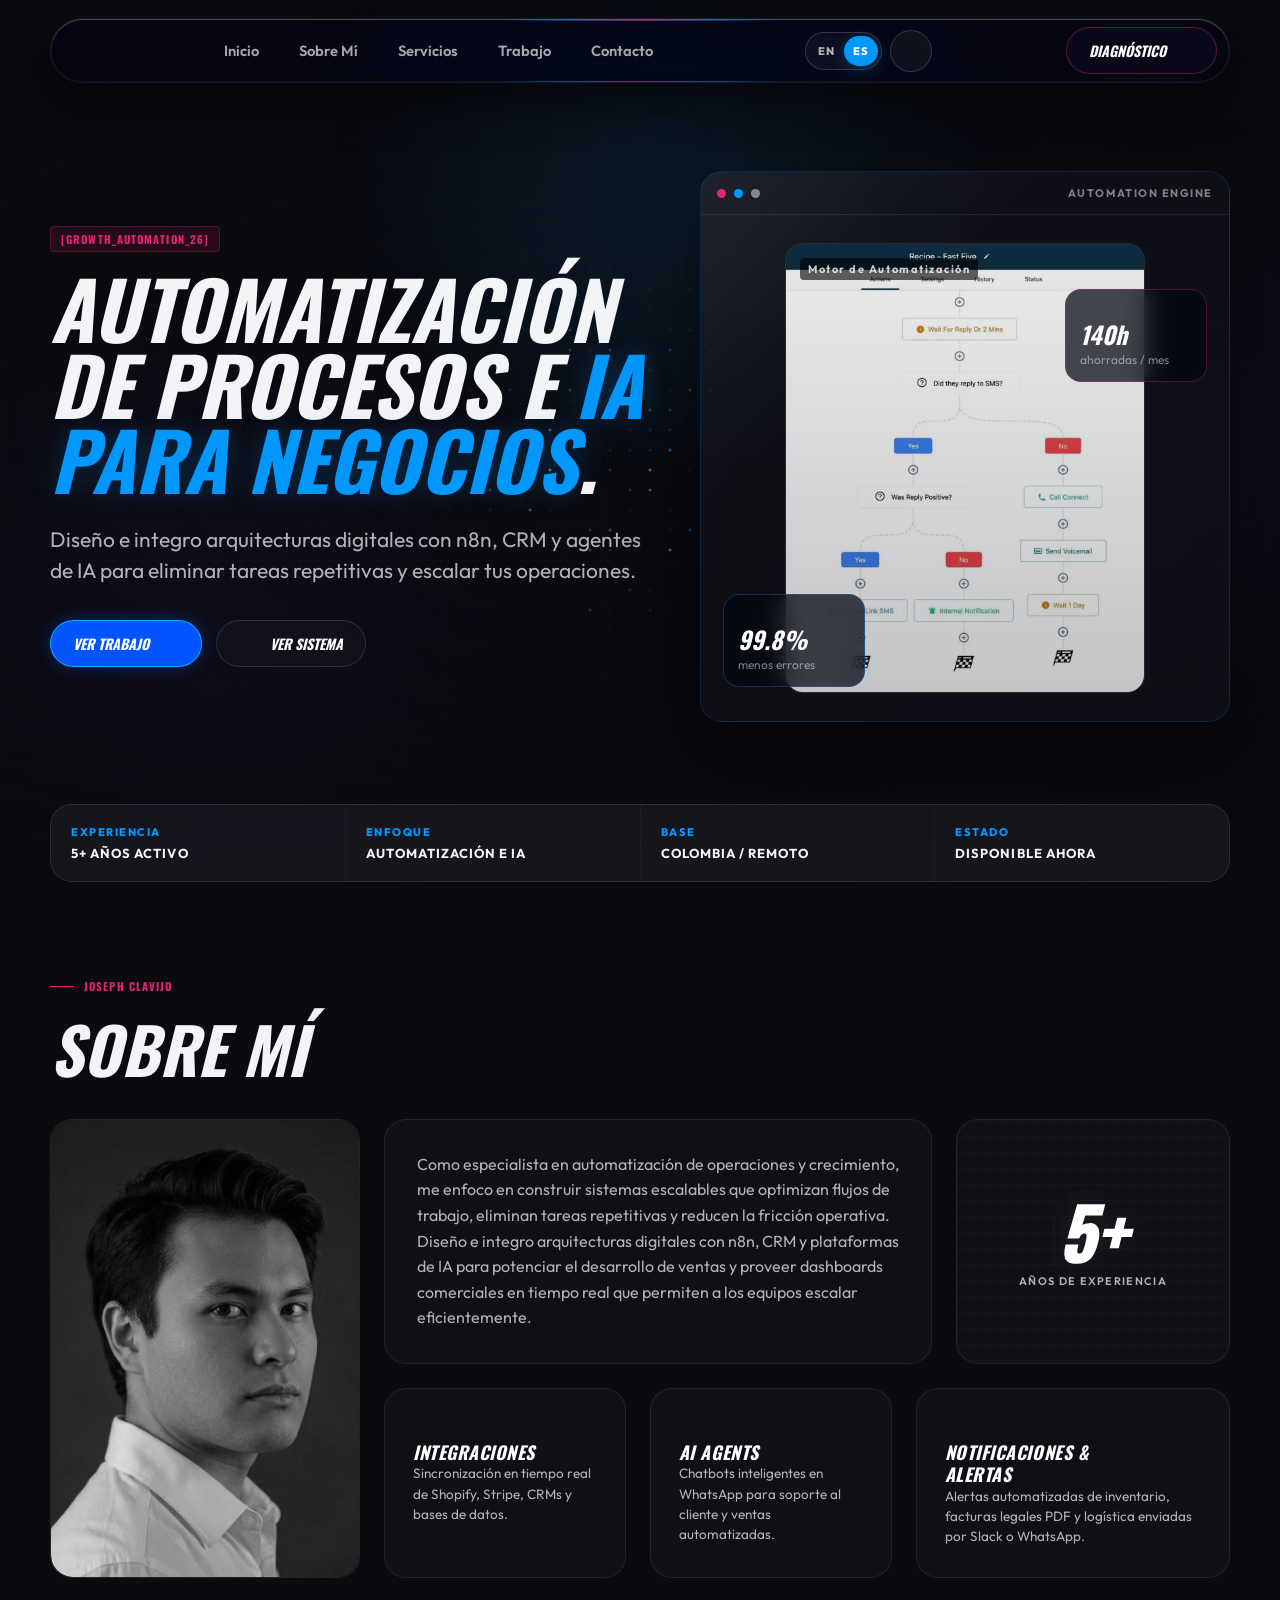
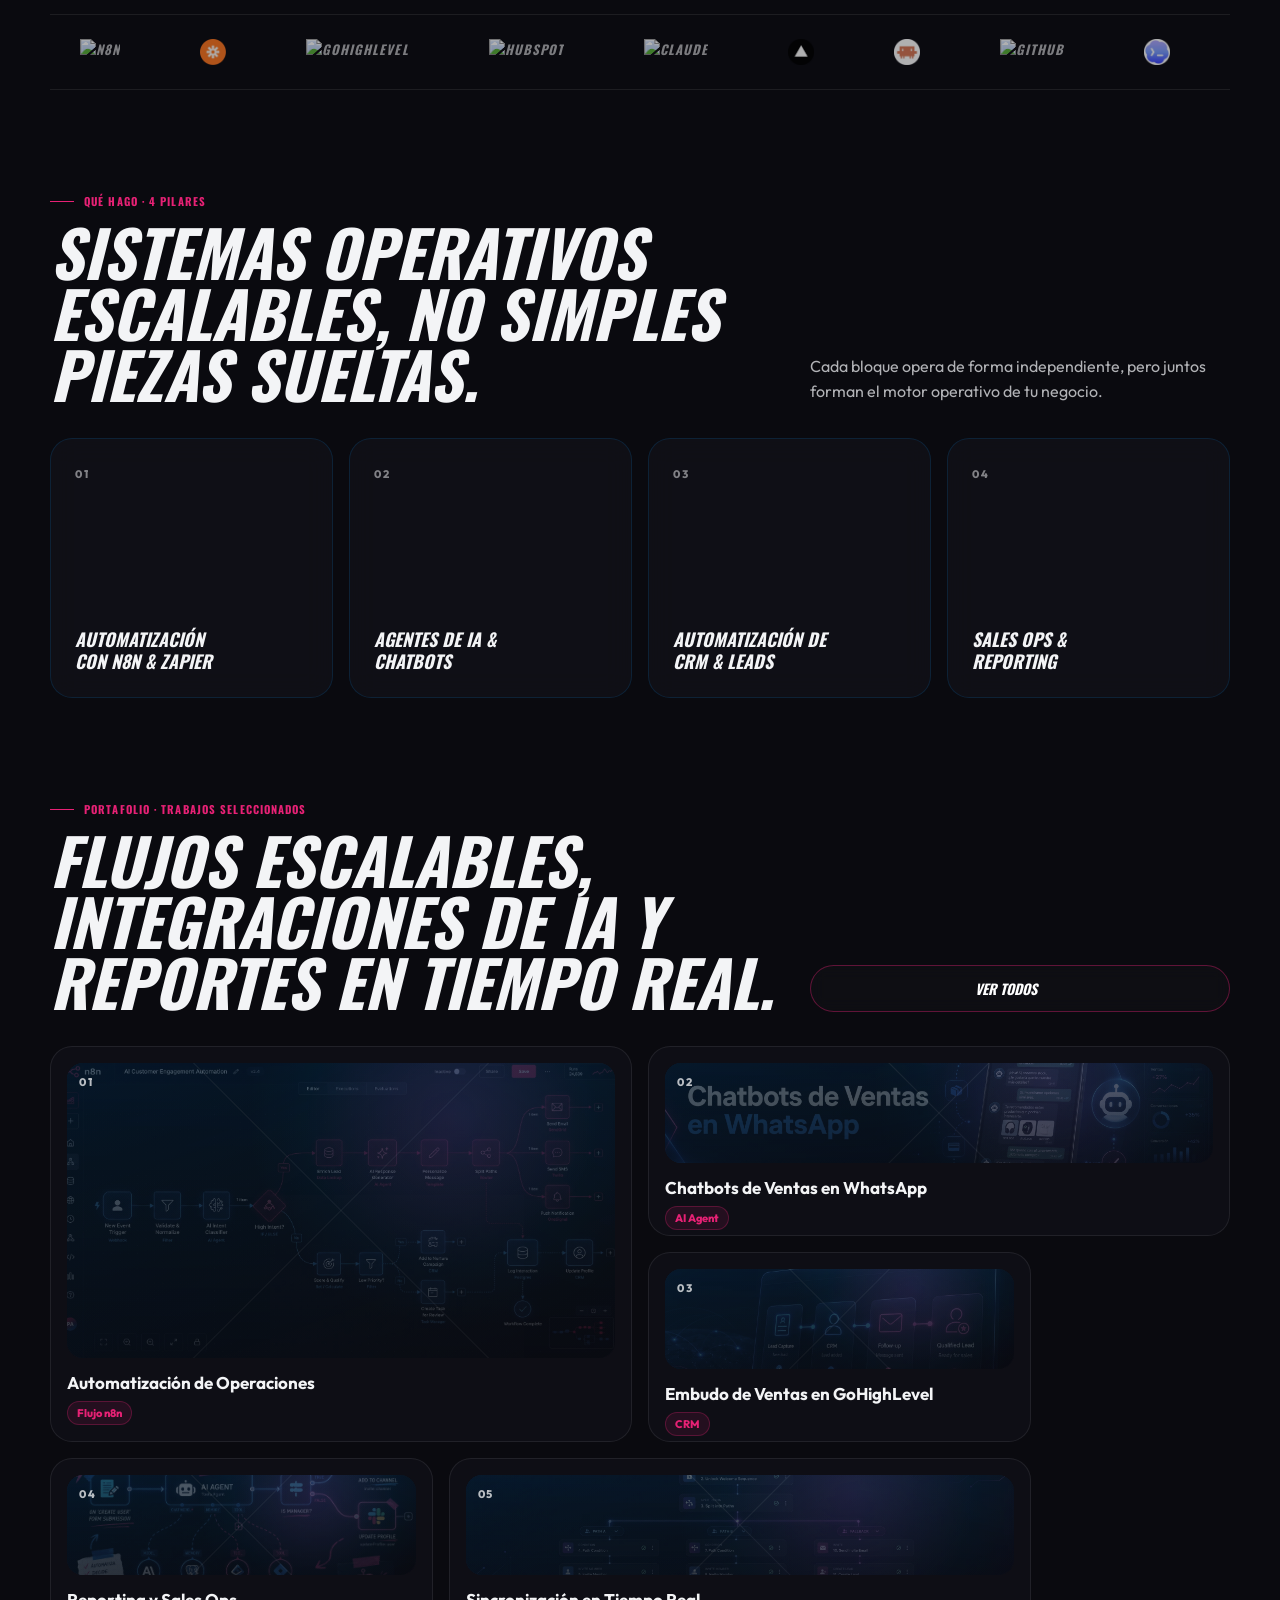
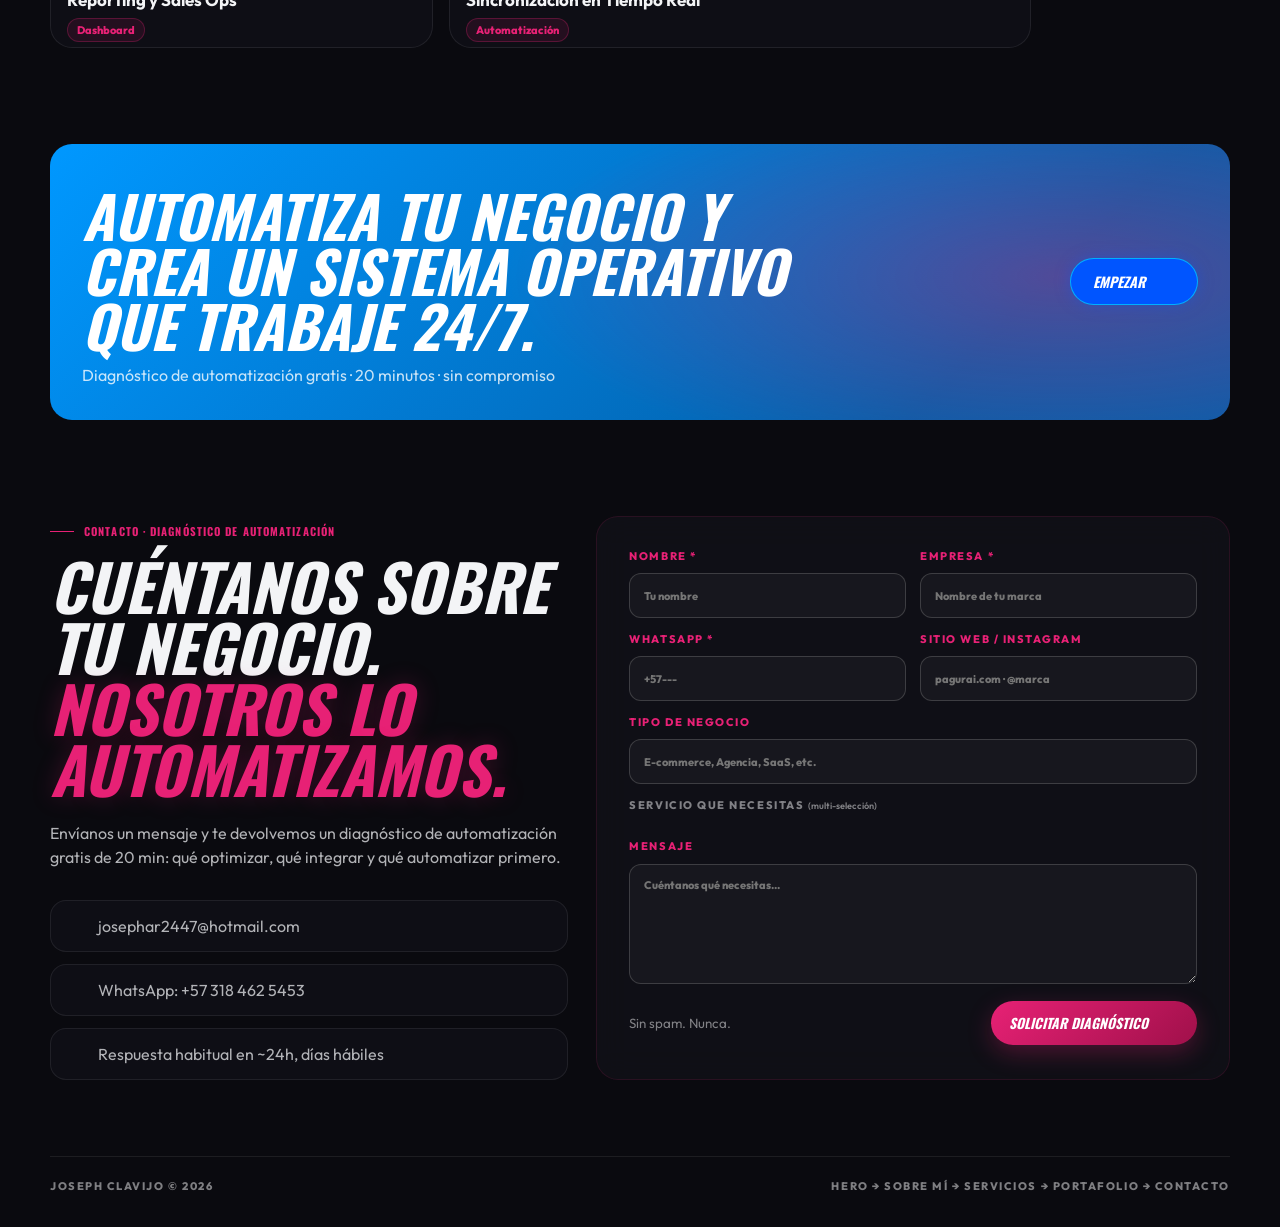
==== commit 356a8e8d: "feat: optimize profiles, marquee logos, card layouts, and dynamic success tool lists" ====
--- a/index.html
+++ b/index.html
@@ -617,7 +617,8 @@
           <div class="visual-stage">
             <div class="reel-card main-reel" style="background: rgba(18, 18, 26, 0.6); overflow: hidden;">
               <img src="./public/assets/images/projects/automatizacion-joseph.webp" alt="Automation Workflow" style="position: absolute; inset: 0; width: 100%; height: 100%; object-fit: cover;">
-              <span style="background: rgba(0,0,0,0.6); padding: 4px 8px; border-radius: 4px;">Motor de Automatización</span>
+              <span class="lang-es" style="background: rgba(0,0,0,0.6); padding: 4px 8px; border-radius: 4px;">Motor de Automatización</span>
+              <span class="lang-en" style="background: rgba(0,0,0,0.6); padding: 4px 8px; border-radius: 4px;">Automation Engine</span>
             </div>
             <div class="metric-card">
               <i data-lucide="bar-chart-3" style="width: 20px; height: 20px;"></i>
@@ -638,20 +639,28 @@
       <!-- PROOF STRIP -->
       <section class="proof-strip" aria-label="Joseph Clavijo facts">
         <div>
-          <span>EXPERIENCE</span>
-          <strong>5+ YEARS ACTIVE</strong>
+          <span class="lang-es">EXPERIENCIA</span>
+          <span class="lang-en">EXPERIENCE</span>
+          <strong class="lang-es">5+ AÑOS ACTIVO</strong>
+          <strong class="lang-en">5+ YEARS ACTIVE</strong>
         </div>
         <div>
-          <span>FOCUS</span>
-          <strong>AUTOMATION & AI</strong>
+          <span class="lang-es">ENFOQUE</span>
+          <span class="lang-en">FOCUS</span>
+          <strong class="lang-es">AUTOMATIZACIÓN E IA</strong>
+          <strong class="lang-en">AUTOMATION & AI</strong>
         </div>
         <div>
-          <span>BASE</span>
-          <strong>COLOMBIA</strong>
+          <span class="lang-es">BASE</span>
+          <span class="lang-en">BASE</span>
+          <strong class="lang-es">COLOMBIA / REMOTO</strong>
+          <strong class="lang-en">COLOMBIA / REMOTE</strong>
         </div>
         <div>
-          <span>STATUS</span>
-          <strong>AVAILABLE NOW</strong>
+          <span class="lang-es">ESTADO</span>
+          <span class="lang-en">STATUS</span>
+          <strong class="lang-es">DISPONIBLE AHORA</strong>
+          <strong class="lang-en">AVAILABLE NOW</strong>
         </div>
       </section>
 
@@ -671,7 +680,7 @@
           <!-- Left Column: Portrait Card -->
           <div class="glow-card about-portrait-card">
             <div class="about-portrait-wrapper">
-              <img src="./public/assets/images/projects/joseph_profile.webp" alt="Joseph Clavijo" class="about-portrait-img">
+              <img src="./public/assets/images/projects/JosephImag.webp" alt="Joseph Clavijo" class="about-portrait-img">
             </div>
           </div>
 
@@ -704,21 +713,24 @@
             <div class="about-row-bottom">
               <!-- Integrations Card -->
               <div class="glow-card about-mini-card">
-                <h3 class="about-mini-title">Integraciones</h3>
+                <h3 class="about-mini-title lang-es">Integraciones</h3>
+                <h3 class="about-mini-title lang-en">Integrations</h3>
                 <p class="lang-es about-mini-desc">Sincronización en tiempo real de Shopify, Stripe, CRMs y bases de datos.</p>
                 <p class="lang-en about-mini-desc">Real-time synchronization of Shopify, Stripe, CRMs, and databases.</p>
               </div>
 
               <!-- AI Agents Card -->
               <div class="glow-card about-mini-card">
-                <h3 class="about-mini-title">AI Agents</h3>
+                <h3 class="about-mini-title lang-es">AI Agents</h3>
+                <h3 class="about-mini-title lang-en">AI Agents</h3>
                 <p class="lang-es about-mini-desc">Chatbots inteligentes en WhatsApp para soporte al cliente y ventas automatizadas.</p>
                 <p class="lang-en about-mini-desc">Intelligent chatbots on WhatsApp for customer support and automated sales.</p>
               </div>
 
               <!-- Notifications Card -->
               <div class="glow-card about-mini-card wide-bottom-card">
-                <h3 class="about-mini-title">Notificaciones & Alertas</h3>
+                <h3 class="about-mini-title lang-es">Notificaciones & Alertas</h3>
+                <h3 class="about-mini-title lang-en">Notifications & Alerts</h3>
                 <p class="lang-es about-mini-desc">Alertas automatizadas de inventario, facturas legales PDF y logística enviadas por Slack o WhatsApp.</p>
                 <p class="lang-en about-mini-desc">Automated inventory alerts, legal PDF invoices, and logistics sent via Slack or WhatsApp.</p>
                 <div style="position: absolute; bottom: 18px; right: 18px; opacity: 0.12;">
@@ -748,11 +760,11 @@
             <div class="tech-icon-item" title="Claude">
               <img src="./public/assets/images/projects/Logo Claude.webp" alt="Claude" class="tech-logo-img">
             </div>
-            <div class="tech-icon-item" title="Google">
-              <img src="./public/assets/images/projects/Logo (Google).webp" alt="Google" class="tech-logo-img">
-            </div>
-            <div class="tech-icon-item" title="Meta">
-              <img src="./public/assets/images/projects/Logo (Meta).webp" alt="Meta" class="tech-logo-img">
+            <div class="tech-icon-item" title="Vercel">
+              <img src="./public/assets/images/projects/Vercel.webp" alt="Vercel" class="tech-logo-img">
+            </div>
+            <div class="tech-icon-item" title="Claude Code">
+              <img src="./public/assets/images/projects/claude-code.webp" alt="Claude Code" class="tech-logo-img">
             </div>
             <div class="tech-icon-item" title="GitHub">
               <img src="./public/assets/images/projects/Logo Github.webp" alt="GitHub" class="tech-logo-img">
@@ -776,11 +788,11 @@
             <div class="tech-icon-item" title="Claude">
               <img src="./public/assets/images/projects/Logo Claude.webp" alt="Claude" class="tech-logo-img">
             </div>
-            <div class="tech-icon-item" title="Google">
-              <img src="./public/assets/images/projects/Logo (Google).webp" alt="Google" class="tech-logo-img">
-            </div>
-            <div class="tech-icon-item" title="Meta">
-              <img src="./public/assets/images/projects/Logo (Meta).webp" alt="Meta" class="tech-logo-img">
+            <div class="tech-icon-item" title="Vercel">
+              <img src="./public/assets/images/projects/Vercel.webp" alt="Vercel" class="tech-logo-img">
+            </div>
+            <div class="tech-icon-item" title="Claude Code">
+              <img src="./public/assets/images/projects/claude-code.webp" alt="Claude Code" class="tech-logo-img">
             </div>
             <div class="tech-icon-item" title="GitHub">
               <img src="./public/assets/images/projects/Logo Github.webp" alt="GitHub" class="tech-logo-img">
@@ -804,11 +816,11 @@
             <div class="tech-icon-item" title="Claude">
               <img src="./public/assets/images/projects/Logo Claude.webp" alt="Claude" class="tech-logo-img">
             </div>
-            <div class="tech-icon-item" title="Google">
-              <img src="./public/assets/images/projects/Logo (Google).webp" alt="Google" class="tech-logo-img">
-            </div>
-            <div class="tech-icon-item" title="Meta">
-              <img src="./public/assets/images/projects/Logo (Meta).webp" alt="Meta" class="tech-logo-img">
+            <div class="tech-icon-item" title="Vercel">
+              <img src="./public/assets/images/projects/Vercel.webp" alt="Vercel" class="tech-logo-img">
+            </div>
+            <div class="tech-icon-item" title="Claude Code">
+              <img src="./public/assets/images/projects/claude-code.webp" alt="Claude Code" class="tech-logo-img">
             </div>
             <div class="tech-icon-item" title="GitHub">
               <img src="./public/assets/images/projects/Logo Github.webp" alt="GitHub" class="tech-logo-img">
@@ -837,7 +849,7 @@
           <!-- Card 1 -->
           <article class="glow-card mini block-card cursor-pointer" tabindex="0" onclick="openServiceModal(0)" onpointermove="moveGlow(event)">
             <div class="block-card-media">
-              <img src="./public/assets/images/projects/Automatización-n8n(Portada).webp" alt="Automation with n8n & Make">
+              <img src="./public/assets/images/projects/Automatización-n8n(Portada).webp" alt="Automation with n8n & Zapier">
             </div>
             <div class="block-card-scrim"></div>
             <div class="block-card-head">
@@ -845,8 +857,8 @@
               <i data-lucide="workflow" style="width: 22px; height: 22px;"></i>
             </div>
             <h3>
-              <span class="lang-es">Automatización con n8n & Make</span>
-              <span class="lang-en">Automation with n8n & Make</span>
+              <span class="lang-es">Automatización con n8n & Zapier</span>
+              <span class="lang-en">Automation with n8n & Zapier</span>
             </h3>
           </article>
 
@@ -989,34 +1001,6 @@
               <strong class="lang-en">Real-time Synchronization</strong>
               <em class="lang-es">Automatización</em>
               <em class="lang-en">Automation</em>
-            </div>
-          </article>
-
-          <!-- Item 6 -->
-          <article class="portfolio-card small cursor-pointer" tabindex="0" onclick="openServiceModal(2)" onpointermove="moveGlow(event)">
-            <div class="portfolio-media">
-              <img src="./public/assets/images/projects/workflow-go-high-level.webp" alt="Customer Nurturing Flow">
-              <span>06</span>
-            </div>
-            <div>
-              <strong class="lang-es">Flujo de Nutrición de Clientes</strong>
-              <strong class="lang-en">Customer Nurturing Flow</strong>
-              <em class="lang-es">Automatización</em>
-              <em class="lang-en">Automation</em>
-            </div>
-          </article>
-
-          <!-- Item 7 -->
-          <article class="portfolio-card small cursor-pointer" tabindex="0" onclick="openServiceModal(2)" onpointermove="moveGlow(event)">
-            <div class="portfolio-media">
-              <img src="./public/assets/images/projects/Dashboard 2 meta ads.webp" alt="Paid Ads Dashboard">
-              <span>07</span>
-            </div>
-            <div>
-              <strong class="lang-es">Dashboard de Pauta Digital</strong>
-              <strong class="lang-en">Paid Ads Dashboard</strong>
-              <em class="lang-es">Reporting</em>
-              <em class="lang-en">Reporting</em>
             </div>
           </article>
         </div>
@@ -1059,12 +1043,12 @@
           <div class="contact-cards">
             <div>
               <i data-lucide="mail" style="width: 20px; height: 20px; color: var(--accent-color);"></i>
-              <span>joseph.clavijo.dev@gmail.com</span>
+              <span>josephar2447@hotmail.com</span>
             </div>
             <div>
               <i data-lucide="message-circle" style="width: 20px; height: 20px; color: var(--accent-color);"></i>
-              <span class="lang-es">WhatsApp: +57 313 612 9197</span>
-              <span class="lang-en">WhatsApp: +57 313 612 9197</span>
+              <span class="lang-es">WhatsApp: +57 318 462 5453</span>
+              <span class="lang-en">WhatsApp: +57 318 462 5453</span>
             </div>
             <div>
               <i data-lucide="clock" style="width: 20px; height: 20px; color: var(--accent-color);"></i>
@@ -1137,7 +1121,8 @@
     <!-- Footer -->
     <footer class="site-footer">
       <span>JOSEPH CLAVIJO © 2026</span>
-      <span>HERO → SOBRE MÍ → SERVICIOS → PORTAFOLIO → CONTACTO</span>
+      <span class="lang-es">HERO → SOBRE MÍ → SERVICIOS → PORTAFOLIO → CONTACTO</span>
+      <span class="lang-en">HERO → ABOUT ME → SERVICES → PORTFOLIO → CONTACT</span>
     </footer>
 
     <!-- Service Detail Overview Modal -->
@@ -1233,7 +1218,10 @@
                 <img src="./public/assets/images/projects/Logo GoHighLevel.webp" alt="GoHighLevel" style="height: 38px; width: auto;">
                 <img src="./public/assets/images/projects/Hubspot(2).webp" alt="HubSpot" style="height: 38px; width: auto;">
                 <img src="./public/assets/images/projects/Logo Claude.webp" alt="Claude" style="height: 38px; width: auto;">
-                <img src="./public/assets/images/projects/Logo Antigravity.webp" alt="Antigravity" style="height: 38px; width: auto;">
+                <img src="./public/assets/images/projects/Vercel.webp" alt="Vercel" style="height: 38px; width: auto;">
+                <img src="./public/assets/images/projects/claude-code.webp" alt="Claude Code" style="height: 38px; width: auto;">
+                <img src="./public/assets/images/projects/Logo Github.webp" alt="GitHub" style="height: 38px; width: auto;">
+                <img src="./public/assets/images/projects/Codex.webp" alt="Codex" style="height: 38px; width: auto;">
               </div>
             </div>
           </div>
@@ -1310,17 +1298,17 @@
     let activeModalIndex = null;
 
     const SERVICE_OPTIONS = {
-      en: ["Automation with n8n & Make", "AI Agents & Chatbots", "CRM & Lead Automation", "Sales Ops & Reporting"],
-      es: ["Automatización con n8n & Make", "Agentes de IA & Chatbots", "Automatización de CRM & Leads", "Sales Ops & Reporting"]
+      en: ["Automation with n8n & Zapier", "AI Agents & Chatbots", "CRM & Lead Automation", "Sales Ops & Reporting"],
+      es: ["Automatización con n8n & Zapier", "Agentes de IA & Chatbots", "Automatización de CRM & Leads", "Sales Ops & Reporting"]
     };
 
     const SERVICES_DATA = {
       es: [
         {
           number: "01",
-          title: "Automatización con n8n & Make",
+          title: "Automatización con n8n & Zapier",
           description: "Diseño y optimización de flujos de trabajo escalables que conectan tus herramientas favoritas para eliminar tareas repetitivas y reducir costos operativos.",
-          tags: ["n8n", "Make", "APIs", "Integraciones"],
+          tags: ["n8n", "Zapier", "APIs", "Integraciones"],
           accent: "blue",
           banner: "./public/assets/images/projects/Automatización-n8n_make(BANNER).webp",
           projects: ["Integración de herramientas", "Automatización de reportes", "Flujos de trabajo personalizados"],
@@ -1448,9 +1436,9 @@
       en: [
         {
           number: "01",
-          title: "Automation with n8n & Make",
+          title: "Automation with n8n & Zapier",
           description: "Design and optimization of scalable workflows that connect your favorite tools to eliminate repetitive tasks and reduce operational costs.",
-          tags: ["n8n", "Make", "APIs", "Integrations"],
+          tags: ["n8n", "Zapier", "APIs", "Integrations"],
           accent: "blue",
           banner: "./public/assets/images/projects/Automatización-n8n_make(BANNER)Ingles.webp",
           projects: ["Tool Integration", "Report Automation", "Custom Workflows"],
@@ -1676,7 +1664,7 @@
       es: {
         name: "Tu nombre",
         company: "Nombre de tu marca",
-        whatsapp: "+57 313 612 9197",
+        whatsapp: "+57 318 462 5453",
         web: "pagurai.com · @marca",
         business: "Skincare DTC, café especialidad, etc.",
         message: "Cuéntanos qué necesitas..."
@@ -1684,7 +1672,7 @@
       en: {
         name: "Your name",
         company: "Your brand name",
-        whatsapp: "+57 313 612 9197",
+        whatsapp: "+57 318 462 5453",
         web: "pagurai.com · @brand",
         business: "Skincare DTC, specialty coffee, etc.",
         message: "Tell us what you need..."
@@ -1809,13 +1797,37 @@
         toolsContainer.style.display = 'block';
         const toolsWrapper = toolsContainer.querySelector('div');
         
-        let toolLogos = `
-          <img src="./public/assets/images/projects/Texto.webp" alt="Tool" style="height: 38px; width: auto;">
-          <img src="./public/assets/images/projects/Texto (1).webp" alt="Tool" style="height: 38px; width: auto;">
-          <img src="./public/assets/images/projects/Texto (2).webp" alt="Tool" style="height: 38px; width: auto;">
-          <img src="./public/assets/images/projects/Texto (3).webp" alt="Tool" style="height: 38px; width: auto;">
-          <img src="./public/assets/images/projects/Texto (4).webp" alt="Tool" style="height: 38px; width: auto;">
-        `;
+        let toolLogos = '';
+        if (index === 0) {
+          toolLogos = `
+            <img src="./public/assets/images/projects/Zapier.webp" alt="Zapier" style="height: 38px; width: auto;">
+            <img src="./public/assets/images/projects/Codex.webp" alt="Codex" style="height: 38px; width: auto;">
+            <img src="./public/assets/images/projects/claude-code.webp" alt="Claude Code" style="height: 38px; width: auto;">
+            <img src="./public/assets/images/projects/N8N.webp" alt="n8n" style="height: 38px; width: auto;">
+          `;
+        } else if (index === 1) {
+          toolLogos = `
+            <img src="./public/assets/images/projects/claude-code.webp" alt="Claude Code" style="height: 38px; width: auto;">
+            <img src="./public/assets/images/projects/Texto (1).webp" alt="Tool" style="height: 38px; width: auto;">
+            <img src="./public/assets/images/projects/Hubspot(2).webp" alt="Hubspot" style="height: 38px; width: auto;">
+            <img src="./public/assets/images/projects/ghl-logo.webp" alt="GoHighLevel" style="height: 38px; width: auto;">
+          `;
+        } else if (index === 2) {
+          toolLogos = `
+            <img src="./public/assets/images/projects/Hubspot(2).webp" alt="Hubspot" style="height: 38px; width: auto;">
+            <img src="./public/assets/images/projects/Logo GoHighLevel.webp" alt="GoHighLevel" style="height: 38px; width: auto;">
+            <img src="./public/assets/images/projects/N8N.webp" alt="n8n" style="height: 38px; width: auto;">
+            <img src="./public/assets/images/projects/Zapier.webp" alt="Zapier" style="height: 38px; width: auto;">
+            <img src="./public/assets/images/projects/Codex.webp" alt="Codex" style="height: 38px; width: auto;">
+          `;
+        } else if (index === 3) {
+          toolLogos = `
+            <img src="./public/assets/images/projects/Zapier.webp" alt="Zapier" style="height: 38px; width: auto;">
+            <img src="./public/assets/images/projects/Logo GoHighLevel.webp" alt="GoHighLevel" style="height: 38px; width: auto;">
+            <img src="./public/assets/images/projects/Hubspot(2).webp" alt="Hubspot" style="height: 38px; width: auto;">
+            <img src="./public/assets/images/projects/Codex.webp" alt="Codex" style="height: 38px; width: auto;">
+          `;
+        }
         toolsWrapper.innerHTML = toolLogos;
       } else {
         toolsContainer.style.display = 'none';
--- a/app/globals.css
+++ b/app/globals.css
@@ -0,0 +1,2595 @@
+:root {
+  --bg-color: #0a0a0f;
+  --bg-card: rgba(18, 18, 26, 0.66);
+  --accent-rgb: 0, 152, 255;
+  --accent-color: #0098ff;
+  --accent-strong: #0055ff;
+  --pink-neon: #e72175;
+  --paper: #f4f6fa;
+  --ink: #f3f4f6;
+  --ink-soft: rgba(243, 244, 246, 0.72);
+  --ink-muted: rgba(243, 244, 246, 0.5);
+  --line: rgba(255, 255, 255, 0.08);
+  --line-strong: rgba(255, 255, 255, 0.16);
+  --glass-bg: rgba(255, 255, 255, 0.018);
+  --glass-border: rgba(255, 255, 255, 0.07);
+  --glow-1: rgba(0, 152, 255, 0.12);
+  --glow-2: rgba(231, 33, 117, 0.1);
+  --glow-3: rgba(99, 102, 241, 0.08);
+  --bg-fade: rgba(10, 10, 15, 0.72);
+  --radius: 8px;
+  --radius-lg: 22px;
+  --ease-out: cubic-bezier(0.16, 1, 0.3, 1);
+}
+
+* {
+  box-sizing: border-box;
+}
+
+html {
+  overflow-x: hidden;
+  scroll-behavior: smooth;
+}
+
+body {
+  margin: 0;
+  overflow-x: hidden;
+  background: var(--bg-color);
+  color: var(--ink);
+  font-family: var(--font-body), system-ui, sans-serif;
+  -webkit-font-smoothing: antialiased;
+}
+
+.app-shell {
+  min-height: 100vh;
+  position: relative;
+  background: transparent;
+  color: var(--ink);
+  transition: background 0.25s ease, color 0.25s ease;
+}
+
+.theme-light {
+  --bg-color: #f5f8ff;
+  --bg-card: rgba(255, 255, 255, 0.72);
+  --accent-color: #006ed6;
+  --accent-strong: #0055ff;
+  --pink-neon: #c91562;
+  --ink: #101827;
+  --ink-soft: rgba(16, 24, 39, 0.72);
+  --ink-muted: rgba(16, 24, 39, 0.52);
+  --line: rgba(16, 24, 39, 0.09);
+  --line-strong: rgba(16, 24, 39, 0.16);
+  --glass-bg: rgba(255, 255, 255, 0.7);
+  --glass-border: rgba(16, 24, 39, 0.12);
+  --glow-1: rgba(0, 152, 255, 0.14);
+  --glow-2: rgba(231, 33, 117, 0.09);
+  --glow-3: rgba(99, 102, 241, 0.08);
+  --bg-fade: rgba(245, 248, 255, 0.78);
+}
+
+a {
+  color: inherit;
+}
+
+button,
+input,
+textarea {
+  font: inherit;
+}
+
+button {
+  cursor: pointer;
+}
+
+::selection {
+  background: rgba(231, 33, 117, 0.4);
+  color: #fff;
+}
+
+.bg-cover,
+.bg-glows,
+.bg-grid,
+.vw-dot-bg {
+  position: fixed;
+  inset: 0;
+  pointer-events: none;
+}
+
+.bg-cover {
+  z-index: 0;
+  background: var(--bg-color);
+}
+
+.bg-glows {
+  z-index: 1;
+  background:
+    radial-gradient(circle at 52% 18%, var(--glow-1), transparent 34%),
+    radial-gradient(circle at 14% 70%, rgba(99, 102, 241, 0.055), transparent 30%),
+    radial-gradient(circle at 86% 48%, var(--glow-3), transparent 30%);
+}
+
+.bg-grid {
+  z-index: 2;
+  background-image:
+    linear-gradient(rgba(255, 255, 255, 0.01) 1px, transparent 1px),
+    linear-gradient(90deg, rgba(255, 255, 255, 0.01) 1px, transparent 1px);
+  background-size: 40px 40px;
+}
+
+.vw-dot-bg {
+  z-index: 3;
+}
+
+.vw-dot-bg canvas {
+  width: 100%;
+  height: 100%;
+  display: block;
+}
+
+.vw-dot-fade {
+  position: absolute;
+  inset: 0;
+  pointer-events: none;
+  background:
+    radial-gradient(ellipse 86% 62% at 50% 45%, transparent 30%, var(--bg-fade) 100%),
+    linear-gradient(180deg, var(--bg-fade) 0%, transparent 18%, transparent 82%, var(--bg-fade) 100%);
+}
+
+.theme-light .bg-grid {
+  background-image:
+    linear-gradient(rgba(16, 24, 39, 0.035) 1px, transparent 1px),
+    linear-gradient(90deg, rgba(16, 24, 39, 0.035) 1px, transparent 1px);
+}
+
+.theme-light .vw-dot-bg {
+  opacity: 0.62;
+}
+
+.theme-light .vw-dot-fade {
+  background:
+    radial-gradient(ellipse 86% 62% at 50% 45%, transparent 30%, var(--bg-fade) 100%),
+    linear-gradient(180deg, var(--bg-fade) 0%, transparent 18%, transparent 82%, var(--bg-fade) 100%);
+}
+
+.site-header {
+  position: fixed;
+  top: 0;
+  left: 0;
+  right: 0;
+  z-index: 50;
+  padding: 18px 20px 8px;
+  pointer-events: none;
+}
+
+.site-header .cyber-nav {
+  pointer-events: auto;
+}
+
+.cyber-nav {
+  --px: 50%;
+  --py: 50%;
+  width: min(1180px, calc(100vw - 40px));
+  margin: 0 auto;
+  min-height: 58px;
+  display: flex;
+  align-items: center;
+  justify-content: space-between;
+  gap: 16px;
+  padding: 8px 12px 8px 22px;
+  border-radius: 999px;
+  position: relative;
+  overflow: hidden;
+  background: rgba(0, 0, 27, 0.36);
+  border: 1px solid var(--glass-border);
+  box-shadow:
+    0 18px 46px rgba(0, 0, 0, 0.44),
+    inset 0 1px 0 rgba(255, 255, 255, 0.26),
+    inset 0 -1px 0 rgba(255, 255, 255, 0.04);
+  backdrop-filter: blur(28px) saturate(220%);
+  -webkit-backdrop-filter: blur(28px) saturate(220%);
+}
+
+.theme-light .cyber-nav {
+  background: rgba(255, 255, 255, 0.78);
+  box-shadow:
+    0 18px 48px rgba(12, 20, 35, 0.12),
+    inset 0 1px 0 rgba(255, 255, 255, 0.88),
+    inset 0 -1px 0 rgba(0, 0, 0, 0.04);
+}
+
+.cyber-nav::after {
+  content: "";
+  position: absolute;
+  inset: 0;
+  z-index: 1;
+  padding: 1.5px;
+  border-radius: inherit;
+  background: radial-gradient(
+    190px circle at var(--px) var(--py),
+    var(--pink-neon) 0%,
+    rgba(0, 152, 255, 0.58) 44%,
+    transparent 76%
+  );
+  -webkit-mask: linear-gradient(#fff 0 0) content-box, linear-gradient(#fff 0 0);
+  -webkit-mask-composite: xor;
+  mask-composite: exclude;
+  pointer-events: none;
+  opacity: 0.72;
+  transition: opacity 0.3s ease;
+}
+
+.cyber-nav > * {
+  position: relative;
+  z-index: 2;
+}
+
+.brand-mark {
+  display: inline-flex;
+  align-items: center;
+  gap: 10px;
+  min-width: max-content;
+  text-decoration: none;
+  font-family: var(--font-display), sans-serif;
+  font-size: 20px;
+  font-style: italic;
+  font-weight: 700;
+  text-transform: uppercase;
+}
+
+.brand-mark img {
+  width: 116px;
+  height: auto;
+  display: block;
+}
+
+.brand-mark span {
+  position: absolute;
+  width: 1px;
+  height: 1px;
+  overflow: hidden;
+  clip: rect(0 0 0 0);
+}
+
+.nav-links {
+  display: flex;
+  align-items: center;
+  gap: 6px;
+}
+
+.nav-links a {
+  color: rgba(243, 244, 246, 0.68);
+  text-decoration: none;
+  font-size: 0.92rem;
+  font-weight: 600;
+  padding: 9px 16px;
+  border: 1px solid transparent;
+  border-radius: 999px;
+  transition: color 0.25s ease, background 0.25s ease, border-color 0.25s ease;
+}
+
+.theme-light .nav-links a {
+  color: rgba(16, 24, 39, 0.72);
+}
+
+.theme-light .nav-links a:hover,
+.theme-light .nav-links a:focus-visible {
+  color: #09111f;
+  background: rgba(0, 152, 255, 0.09);
+  border-color: rgba(0, 110, 214, 0.2);
+}
+
+.nav-controls {
+  display: inline-flex;
+  align-items: center;
+  gap: 8px;
+}
+
+.language-toggle {
+  display: inline-flex;
+  align-items: center;
+  padding: 3px;
+  border: 1px solid var(--line-strong);
+  border-radius: 999px;
+  background: rgba(255, 255, 255, 0.035);
+}
+
+.language-toggle button,
+.theme-toggle {
+  display: inline-flex;
+  align-items: center;
+  justify-content: center;
+  color: var(--ink-soft);
+  border: 0;
+  border-radius: 999px;
+  background: transparent;
+}
+
+.language-toggle button {
+  min-width: 34px;
+  min-height: 30px;
+  padding: 0 9px;
+  font-size: 11px;
+  font-weight: 800;
+  letter-spacing: 0.08em;
+}
+
+.language-toggle button.active {
+  color: #fff;
+  background: var(--accent-color);
+  box-shadow: 0 4px 16px rgba(0, 152, 255, 0.25);
+}
+
+.theme-toggle,
+.menu-btn {
+  width: 42px;
+  height: 42px;
+  border: 1px solid var(--line-strong);
+  background: rgba(255, 255, 255, 0.04);
+}
+
+.theme-toggle:hover,
+.theme-toggle:focus-visible,
+.menu-btn:hover,
+.menu-btn:focus-visible {
+  color: #fff;
+  border-color: rgba(231, 33, 117, 0.35);
+  background: rgba(231, 33, 117, 0.12);
+  outline: none;
+}
+
+.theme-light .language-toggle {
+  background: rgba(16, 24, 39, 0.035);
+}
+
+.theme-light .theme-toggle,
+.theme-light .menu-btn {
+  background: rgba(16, 24, 39, 0.04);
+}
+
+.theme-light .theme-toggle:hover,
+.theme-light .theme-toggle:focus-visible,
+.theme-light .menu-btn:hover,
+.theme-light .menu-btn:focus-visible {
+  color: #09111f;
+  background: rgba(0, 152, 255, 0.1);
+  border-color: rgba(0, 110, 214, 0.24);
+}
+
+.nav-links a:hover,
+.nav-links a:focus-visible {
+  color: #fff;
+  background: rgba(231, 33, 117, 0.1);
+  border-color: rgba(231, 33, 117, 0.28);
+  outline: none;
+}
+
+.menu-btn {
+  display: none;
+  align-items: center;
+  justify-content: center;
+  color: var(--ink);
+  border-radius: 999px;
+}
+
+main {
+  position: relative;
+  z-index: 5;
+  width: min(1180px, calc(100vw - 40px));
+  margin: 0 auto;
+}
+
+.hero-section {
+  min-height: calc(100svh - 96px);
+  display: grid;
+  grid-template-columns: minmax(0, 1fr) minmax(360px, 0.88fr);
+  align-items: center;
+  gap: 48px;
+  padding: 125px 0 36px;
+}
+
+.hero-section,
+.section-block,
+.contact-section,
+#portfolio,
+#servicios,
+#contacto {
+  scroll-margin-top: 110px;
+}
+
+.section-badge,
+.eyebrow {
+  display: inline-flex;
+  align-items: center;
+  gap: 10px;
+  width: fit-content;
+  font-family: var(--font-display), sans-serif;
+  font-size: 11px;
+  font-weight: 700;
+  letter-spacing: 0.1em;
+  text-transform: uppercase;
+  color: var(--pink-neon);
+}
+
+.section-badge {
+  border: 1px solid rgba(231, 33, 117, 0.25);
+  border-radius: 4px;
+  background: rgba(231, 33, 117, 0.12);
+  padding: 4px 10px;
+}
+
+.eyebrow::before {
+  content: "";
+  width: 24px;
+  height: 1px;
+  background: currentColor;
+}
+
+.eyebrow.blue {
+  color: var(--accent-color);
+}
+
+.hero-copy h1,
+.section-head h2,
+.cta-band h2,
+.contact-copy h2 {
+  margin: 0;
+  font-family: var(--font-display), sans-serif;
+  font-style: italic;
+  font-weight: 700;
+  text-transform: uppercase;
+  letter-spacing: 0;
+  line-height: 0.95;
+}
+
+.hero-copy h1 {
+  max-width: 640px;
+  margin-top: 18px;
+  font-size: clamp(50px, 6.2vw, 88px);
+}
+
+.hero-copy em,
+.section-head em,
+.contact-copy em {
+  color: var(--accent-color);
+  font-style: inherit;
+  text-shadow: 0 0 26px rgba(0, 152, 255, 0.24);
+}
+
+.theme-light .hero-copy em,
+.theme-light .section-head em,
+.theme-light .contact-copy em {
+  text-shadow: 0 0 18px rgba(0, 110, 214, 0.14);
+}
+
+.hero-copy p {
+  max-width: 610px;
+  margin: 28px 0 0;
+  color: var(--ink-soft);
+  font-size: clamp(17px, 2vw, 21px);
+  line-height: 1.46;
+}
+
+.hero-actions {
+  display: flex;
+  flex-wrap: wrap;
+  gap: 14px;
+  margin-top: 34px;
+}
+
+.site-btn {
+  --mx: 50%;
+  --my: 50%;
+  position: relative;
+  isolation: isolate;
+  display: inline-flex;
+  align-items: center;
+  justify-content: center;
+  min-height: 44px;
+  gap: 8px;
+  overflow: hidden;
+  border-radius: 999px;
+  padding: 12px 22px;
+  text-decoration: none;
+  font-family: var(--font-display), sans-serif;
+  font-size: 0.88rem;
+  font-style: italic;
+  font-weight: 700;
+  text-transform: uppercase;
+  color: #fff;
+  border: 1.5px solid rgba(0, 210, 255, 0.72);
+  background: #0055ff;
+  box-shadow: 0 0 16px rgba(0, 85, 255, 0.35);
+  transition: transform 0.25s var(--ease-out), border-color 0.25s ease, background 0.25s ease;
+}
+
+.site-btn:hover,
+.site-btn:focus-visible {
+  transform: translateY(-2px);
+  border-color: #fff;
+  background: #188bf6;
+  outline: none;
+}
+
+.site-btn.secondary {
+  border-color: rgba(231, 33, 117, 0.38);
+  background: rgba(255, 255, 255, 0.02);
+  backdrop-filter: blur(8px);
+  box-shadow: none;
+}
+
+.theme-light .site-btn.secondary,
+.theme-light .site-btn.ghost {
+  color: var(--ink);
+  background: rgba(255, 255, 255, 0.6);
+}
+
+.theme-light .site-btn.secondary:hover,
+.theme-light .site-btn.ghost:hover {
+  color: #fff;
+}
+
+.site-btn.secondary:hover {
+  background: rgba(231, 33, 117, 0.12);
+}
+
+.site-btn.ghost {
+  border-color: rgba(255, 255, 255, 0.12);
+  background: rgba(255, 255, 255, 0.025);
+  box-shadow: none;
+}
+
+.btn-glow {
+  position: absolute;
+  inset: 0;
+  z-index: -1;
+  background: radial-gradient(
+    90px circle at var(--mx) var(--my),
+    rgba(255, 255, 255, 0.42),
+    rgba(0, 85, 255, 0.54) 48%,
+    transparent 78%
+  );
+  opacity: 0;
+  transition: opacity 0.25s ease;
+}
+
+.site-btn:hover .btn-glow {
+  opacity: 1;
+}
+
+.btn-content {
+  display: inline-flex;
+  align-items: center;
+  gap: 8px;
+}
+
+.hero-visual {
+  border: 1px solid rgba(0, 152, 255, 0.16);
+  border-radius: var(--radius-lg);
+  overflow: hidden;
+  background:
+    linear-gradient(135deg, rgba(255, 255, 255, 0.07), transparent 32%),
+    rgba(18, 18, 26, 0.6);
+  backdrop-filter: blur(18px);
+  box-shadow: 0 30px 80px rgba(0, 0, 0, 0.42);
+}
+
+.theme-light .hero-visual,
+.theme-light .glow-card,
+.theme-light .service-row,
+.theme-light .portfolio-card,
+.theme-light .lead-form,
+.theme-light .contact-cards div {
+  background: var(--bg-card);
+  box-shadow: 0 22px 60px rgba(12, 20, 35, 0.08);
+}
+
+.visual-toolbar {
+  display: flex;
+  align-items: center;
+  gap: 8px;
+  border-bottom: 1px solid var(--line);
+  padding: 14px 16px;
+  color: var(--ink-muted);
+  font-size: 11px;
+  letter-spacing: 0.14em;
+  text-transform: uppercase;
+}
+
+.visual-toolbar span {
+  width: 9px;
+  height: 9px;
+  border-radius: 999px;
+  background: var(--pink-neon);
+}
+
+.visual-toolbar span:nth-child(2) {
+  background: var(--accent-color);
+}
+
+.visual-toolbar span:nth-child(3) {
+  background: var(--ink);
+  opacity: 0.5;
+}
+
+.visual-toolbar strong {
+  margin-left: auto;
+  font-weight: 700;
+}
+
+.visual-stage {
+  min-height: 500px;
+  position: relative;
+  display: grid;
+  place-items: center;
+  padding: 28px;
+}
+
+.main-reel {
+  width: min(100%, 360px);
+  aspect-ratio: 4 / 5;
+  position: relative;
+  overflow: hidden;
+  border: 1px solid rgba(255, 255, 255, 0.1);
+  border-radius: 18px;
+  background:
+    radial-gradient(circle at 50% 24%, rgba(231, 33, 117, 0.48), transparent 28%),
+    radial-gradient(circle at 70% 60%, rgba(0, 152, 255, 0.44), transparent 28%),
+    repeating-linear-gradient(135deg, rgba(255, 255, 255, 0.06) 0 1px, transparent 1px 12px),
+    linear-gradient(180deg, rgba(47, 59, 87, 0.95), rgba(8, 9, 18, 0.94));
+  box-shadow: inset 0 1px 0 rgba(255, 255, 255, 0.16);
+}
+
+.main-reel::after {
+  content: "";
+  position: absolute;
+  inset: 0;
+  pointer-events: none;
+  background: linear-gradient(180deg, rgba(5, 7, 16, 0.08), rgba(5, 7, 16, 0.24));
+}
+
+.hero-video {
+  position: absolute;
+  inset: 0;
+  width: 100%;
+  height: 100%;
+  object-fit: cover;
+  object-position: center;
+}
+
+.main-reel span {
+  position: absolute;
+  z-index: 2;
+  top: 14px;
+  left: 14px;
+  color: rgba(255, 255, 255, 0.78);
+  font-size: 11px;
+  font-weight: 700;
+  letter-spacing: 0.14em;
+}
+
+.play-node {
+  position: absolute;
+  inset: 0;
+  margin: auto;
+  width: 72px;
+  height: 72px;
+  display: grid;
+  place-items: center;
+  border-radius: 999px;
+  color: var(--bg-color);
+  background: rgba(255, 255, 255, 0.92);
+  box-shadow: 0 0 32px rgba(255, 255, 255, 0.22);
+}
+
+.metric-card {
+  position: absolute;
+  left: 22px;
+  bottom: 34px;
+  width: 142px;
+  border: 1px solid rgba(0, 152, 255, 0.28);
+  border-radius: 16px;
+  padding: 14px;
+  background: rgba(5, 8, 18, 0.72);
+  backdrop-filter: blur(12px);
+  color: var(--accent-color);
+}
+
+.metric-card.pink {
+  left: auto;
+  right: 22px;
+  top: 74px;
+  bottom: auto;
+  color: var(--pink-neon);
+  border-color: rgba(231, 33, 117, 0.32);
+}
+
+.metric-card strong,
+.metric-card span {
+  display: block;
+}
+
+.metric-card strong {
+  margin-top: 12px;
+  color: var(--ink);
+  font-family: var(--font-display), sans-serif;
+  font-size: 24px;
+  font-style: italic;
+}
+
+.theme-dark .metric-card strong {
+  color: #fff;
+}
+
+.metric-card span {
+  color: var(--ink-muted);
+  font-size: 12px;
+}
+
+.proof-strip {
+  display: grid;
+  grid-template-columns: repeat(4, 1fr);
+  gap: 1px;
+  overflow: hidden;
+  border: 1px solid var(--line);
+  border-radius: var(--radius-lg);
+  background: var(--line);
+}
+
+.proof-strip div {
+  position: relative;
+  overflow: hidden;
+  padding: 20px;
+  background: rgba(18, 18, 26, 0.58);
+}
+
+.theme-light .proof-strip div {
+  background: rgba(255, 255, 255, 0.72);
+}
+
+.proof-strip span,
+.proof-strip strong {
+  display: block;
+}
+
+.proof-strip span {
+  color: var(--accent-color);
+  font-size: 11px;
+  font-weight: 800;
+  letter-spacing: 0.14em;
+}
+
+.proof-strip strong {
+  margin-top: 6px;
+  font-size: 13px;
+  letter-spacing: 0.08em;
+}
+
+.section-block,
+.contact-section {
+  padding: 96px 0 0;
+}
+
+.section-head {
+  display: grid;
+  grid-template-columns: minmax(0, 1fr) minmax(260px, 420px);
+  align-items: end;
+  gap: 28px;
+  margin-bottom: 34px;
+}
+
+.section-head h2,
+.cta-band h2,
+.contact-copy h2 {
+  margin-top: 12px;
+  font-size: clamp(34px, 5vw, 68px);
+}
+
+.section-head p,
+.contact-copy p,
+.cta-band p {
+  margin: 0;
+  color: var(--ink-soft);
+  font-size: 16px;
+  line-height: 1.55;
+}
+
+.block-grid {
+  display: grid;
+  grid-template-columns: repeat(4, minmax(0, 1fr));
+  gap: 16px;
+}
+
+.glow-card {
+  --glow-x: 50%;
+  --glow-y: 50%;
+  position: relative;
+  overflow: hidden;
+  border: 1px solid rgba(0, 152, 255, 0.14);
+  border-radius: var(--radius-lg);
+  background: var(--bg-card);
+  backdrop-filter: blur(14px);
+}
+
+.glow-card,
+.service-row,
+.portfolio-card,
+.contact-cards div,
+.lead-form,
+.hero-visual,
+.proof-strip div {
+  --glow-x: 50%;
+  --glow-y: 50%;
+  position: relative;
+  isolation: isolate;
+  transition:
+    transform 0.35s var(--ease-out),
+    border-color 0.35s var(--ease-out),
+    box-shadow 0.35s var(--ease-out);
+}
+
+.glow-card::before,
+.service-row::before,
+.portfolio-card::before,
+.contact-cards div::before,
+.lead-form::before,
+.hero-visual::before,
+.proof-strip div::before {
+  content: "";
+  position: absolute;
+  inset: 0;
+  background: radial-gradient(
+    350px circle at var(--glow-x) var(--glow-y),
+    rgba(0, 152, 255, 0.15),
+    rgba(99, 102, 241, 0.05) 44%,
+    transparent 70%
+  );
+  opacity: 0;
+  pointer-events: none;
+  z-index: 1;
+  transition: opacity 0.3s ease;
+}
+
+.glow-card::after,
+.service-row::after,
+.portfolio-card::after,
+.contact-cards div::after,
+.lead-form::after,
+.hero-visual::after,
+.proof-strip div::after {
+  content: "";
+  position: absolute;
+  inset: 0;
+  border-radius: inherit;
+  padding: 1px;
+  background: radial-gradient(
+    280px circle at var(--glow-x) var(--glow-y),
+    rgba(0, 152, 255, 0.45),
+    rgba(231, 33, 117, 0.25) 50%,
+    transparent 75%
+  );
+  -webkit-mask: linear-gradient(#fff 0 0) content-box, linear-gradient(#fff 0 0);
+  -webkit-mask-composite: xor;
+  mask-composite: exclude;
+  opacity: 0;
+  pointer-events: none;
+  z-index: 1;
+  transition: opacity 0.35s ease;
+}
+
+.glow-card:hover::before,
+.service-row:hover::before,
+.portfolio-card:hover::before,
+.contact-cards div:hover::before,
+.lead-form:hover::before,
+.hero-visual:hover::before,
+.proof-strip div:hover::before,
+.glow-card:hover::after,
+.service-row:hover::after,
+.portfolio-card:hover::after,
+.contact-cards div:hover::after,
+.lead-form:hover::after,
+.hero-visual:hover::after,
+.proof-strip div:hover::after {
+  opacity: 1;
+}
+
+.glow-card > *,
+.service-row > *,
+.portfolio-card > *,
+.contact-cards div > *,
+.lead-form > *,
+.hero-visual > *,
+.proof-strip div > * {
+  position: relative;
+  z-index: 2;
+}
+
+.glow-card.mini {
+  min-height: 190px;
+  display: flex;
+  flex-direction: column;
+  justify-content: space-between;
+  padding: 22px;
+}
+
+.glow-card.mini.block-card {
+  min-height: 260px;
+  padding: 24px;
+  background: rgba(18, 18, 26, 0.72);
+}
+
+.theme-light .glow-card.mini.block-card {
+  background: rgba(255, 255, 255, 0.78);
+}
+
+.block-card-media,
+.block-card-scrim {
+  position: absolute !important;
+  inset: 0;
+  pointer-events: none;
+}
+
+.block-card-media {
+  z-index: 0 !important;
+  opacity: 0;
+  transform: scale(1.08);
+  filter: saturate(0.88) contrast(1.04) brightness(0.72);
+  transition:
+    opacity 0.48s var(--ease-out),
+    transform 0.65s var(--ease-out),
+    filter 0.48s ease;
+}
+
+.block-card-media img {
+  object-fit: cover;
+  object-position: center;
+}
+
+.block-card-scrim {
+  z-index: 1 !important;
+  opacity: 0;
+  background:
+    linear-gradient(180deg, rgba(5, 7, 16, 0.08) 0%, rgba(5, 7, 16, 0.18) 38%, rgba(5, 7, 16, 0.92) 100%),
+    radial-gradient(circle at var(--glow-x) var(--glow-y), rgba(0, 152, 255, 0.1), transparent 58%);
+  transition: opacity 0.42s ease;
+}
+
+.block-card-head {
+  display: flex;
+  align-items: center;
+  justify-content: space-between;
+  width: 100%;
+}
+
+.block-card h3,
+.block-card .card-num,
+.block-card svg {
+  transition: color 0.32s ease, text-shadow 0.32s ease;
+}
+
+.block-card h3 {
+  max-width: 14ch;
+  margin-top: auto;
+  font-family: var(--font-display), sans-serif;
+  font-size: 21px;
+  font-style: italic;
+  text-transform: uppercase;
+}
+
+.block-card:focus-visible {
+  outline: 2px solid rgba(0, 152, 255, 0.72);
+  outline-offset: 3px;
+}
+
+.block-card:hover .block-card-media,
+.block-card:focus-within .block-card-media {
+  opacity: 1;
+  transform: scale(1);
+  filter: saturate(1) contrast(1.05) brightness(0.78);
+}
+
+.block-card:hover .block-card-scrim,
+.block-card:focus-within .block-card-scrim {
+  opacity: 1;
+}
+
+.block-card:hover h3,
+.block-card:hover .card-num,
+.block-card:hover svg,
+.block-card:focus-within h3,
+.block-card:focus-within .card-num,
+.block-card:focus-within svg {
+  color: #fff;
+  text-shadow: 0 2px 18px rgba(0, 0, 0, 0.55);
+}
+
+.connected-card {
+  border-color: rgba(231, 33, 117, 0.26);
+}
+
+/* Project Page Cards */
+.project-card .block-card-media {
+  opacity: 0.38;
+  transform: scale(1.03);
+  filter: saturate(0.68) contrast(0.96) brightness(0.7);
+  transition: opacity 0.48s var(--ease-out), transform 0.62s var(--ease-out), filter 0.48s ease;
+}
+
+.project-card:hover .block-card-media {
+  opacity: 1 !important;
+  transform: scale(1) !important;
+  filter: saturate(1) contrast(1) brightness(1) !important;
+}
+
+.project-card .block-card-scrim {
+  opacity: 0.85;
+  transition: opacity 0.42s ease;
+}
+
+.project-card:hover .block-card-scrim {
+  opacity: 0.28 !important;
+}
+
+.glow-card:hover,
+.service-row:hover,
+.portfolio-card:hover,
+.contact-cards div:hover,
+.lead-form:hover,
+.hero-visual:hover,
+.proof-strip div:hover {
+  transform: translateY(-6px);
+  border-color: rgba(0, 152, 255, 0.34);
+  box-shadow: 0 20px 50px rgba(0, 152, 255, 0.12);
+}
+
+.glow-card.featured {
+  background: linear-gradient(160deg, rgba(0, 152, 255, 0.94), rgba(3, 96, 171, 0.86));
+}
+
+.glow-card.outline {
+  border-style: dashed;
+  border-color: rgba(231, 33, 117, 0.38);
+}
+
+.card-num {
+  color: var(--ink-muted);
+  font-size: 11px;
+  font-weight: 800;
+  letter-spacing: 0.18em;
+}
+
+.glow-card svg {
+  color: var(--pink-neon);
+}
+
+.glow-card.featured svg {
+  color: #fff;
+}
+
+.glow-card h3 {
+  margin: 24px 0 0;
+  max-width: 16ch;
+  font-size: 18px;
+  line-height: 1.25;
+}
+
+.service-list {
+  display: grid;
+  gap: 14px;
+}
+
+.service-row {
+  overflow: hidden;
+  border: 1px solid var(--line);
+  border-radius: var(--radius-lg);
+  background: rgba(18, 18, 26, 0.62);
+  backdrop-filter: blur(14px);
+}
+
+.service-row.open {
+  border-color: rgba(0, 152, 255, 0.32);
+}
+
+.service-row.pink.open {
+  border-color: rgba(231, 33, 117, 0.34);
+}
+
+.service-row button {
+  width: 100%;
+  display: grid;
+  grid-template-columns: 72px 48px minmax(0, 1fr) minmax(230px, 0.9fr) 42px;
+  align-items: center;
+  gap: 18px;
+  border: 0;
+  background: transparent;
+  color: var(--ink);
+  padding: 22px;
+  text-align: left;
+}
+
+.service-number {
+  font-family: var(--font-display), sans-serif;
+  color: var(--accent-color);
+  font-size: 46px;
+  font-style: italic;
+  font-weight: 700;
+  line-height: 0.9;
+}
+
+.service-row.pink .service-number,
+.service-row.pink .service-icon {
+  color: var(--pink-neon);
+}
+
+.service-icon {
+  width: 44px;
+  height: 44px;
+  display: grid;
+  place-items: center;
+  border: 1px solid currentColor;
+  border-radius: 12px;
+  color: var(--accent-color);
+  background: color-mix(in srgb, currentColor 12%, transparent);
+}
+
+.service-main strong,
+.service-main small {
+  display: block;
+}
+
+.service-main strong {
+  font-size: 22px;
+}
+
+.service-main small {
+  margin-top: 5px;
+  color: var(--ink-soft);
+  line-height: 1.45;
+}
+
+.service-tags {
+  display: flex;
+  flex-wrap: wrap;
+  gap: 7px;
+}
+
+.service-tags em {
+  border: 1px solid rgba(0, 152, 255, 0.28);
+  border-radius: 999px;
+  padding: 5px 10px;
+  color: var(--accent-color);
+  background: rgba(0, 152, 255, 0.1);
+  font-size: 11px;
+  font-style: normal;
+  font-weight: 700;
+}
+
+.pink .service-tags em {
+  border-color: rgba(231, 33, 117, 0.3);
+  color: var(--pink-neon);
+  background: rgba(231, 33, 117, 0.1);
+}
+
+.service-plus {
+  width: 38px;
+  height: 38px;
+  display: grid;
+  place-items: center;
+  justify-self: end;
+  border: 1px solid var(--line-strong);
+  border-radius: 999px;
+  font-size: 24px;
+}
+
+.service-panel {
+  max-height: 0;
+  display: grid;
+  grid-template-columns: minmax(0, 1fr) minmax(250px, 0.8fr);
+  gap: 22px;
+  overflow: hidden;
+  padding: 0 22px;
+  transition: max-height 0.35s var(--ease-out), padding 0.35s var(--ease-out);
+}
+
+.service-row.open .service-panel {
+  max-height: 360px;
+  padding: 0 22px 22px;
+}
+
+.panel-copy,
+.project-stack {
+  border: 1px solid var(--line);
+  border-radius: 16px;
+  background: rgba(255, 255, 255, 0.025);
+  padding: 18px;
+}
+
+.panel-copy span {
+  color: var(--ink-muted);
+  font-size: 11px;
+  font-weight: 800;
+  letter-spacing: 0.14em;
+  text-transform: uppercase;
+}
+
+.panel-copy h3 {
+  margin: 10px 0 8px;
+}
+
+.panel-copy p {
+  margin: 0;
+  color: var(--ink-soft);
+  line-height: 1.5;
+}
+
+.project-stack {
+  display: grid;
+  gap: 10px;
+}
+
+.project-stack div {
+  display: flex;
+  align-items: center;
+  gap: 9px;
+  color: var(--ink-soft);
+}
+
+.project-stack svg {
+  color: var(--accent-color);
+  flex: 0 0 auto;
+}
+
+.portfolio-grid {
+  display: grid;
+  grid-template-columns: repeat(6, 1fr);
+  grid-auto-rows: 190px;
+  gap: 16px;
+}
+
+.portfolio-card {
+  --glow-x: 50%;
+  --glow-y: 50%;
+  position: relative;
+  overflow: hidden;
+  display: flex;
+  flex-direction: column;
+  justify-content: space-between;
+  border: 1px solid var(--line);
+  border-radius: var(--radius-lg);
+  padding: 16px;
+  background: rgba(18, 18, 26, 0.62);
+}
+
+.portfolio-card.large {
+  grid-column: span 3;
+  grid-row: span 2;
+}
+
+.portfolio-card.wide {
+  grid-column: span 3;
+}
+
+.portfolio-card.small {
+  grid-column: span 2;
+}
+
+.portfolio-media {
+  flex: 1;
+  position: relative;
+  overflow: hidden;
+  min-height: 100px;
+  border-radius: 16px;
+  background:
+    linear-gradient(135deg, transparent calc(50% - 1px), rgba(255, 255, 255, 0.16) 50%, transparent calc(50% + 1px)),
+    linear-gradient(45deg, transparent calc(50% - 1px), rgba(255, 255, 255, 0.16) 50%, transparent calc(50% + 1px)),
+    radial-gradient(circle at 70% 20%, rgba(231, 33, 117, 0.28), transparent 32%),
+    linear-gradient(160deg, rgba(0, 152, 255, 0.24), rgba(255, 255, 255, 0.03));
+}
+
+.portfolio-media::after {
+  content: "";
+  position: absolute;
+  inset: 0;
+  z-index: 1;
+  pointer-events: none;
+  background:
+    linear-gradient(180deg, rgba(5, 7, 16, 0.18), rgba(5, 7, 16, 0.52)),
+    radial-gradient(circle at 72% 18%, rgba(0, 152, 255, 0.2), transparent 46%);
+  opacity: 0.76;
+  transition: opacity 0.45s var(--ease-out);
+}
+
+.portfolio-media img {
+  object-fit: cover;
+  object-position: center;
+  opacity: 0.48;
+  transform: scale(1.035);
+  filter: saturate(0.58) contrast(0.96) brightness(0.7);
+  transition:
+    opacity 0.48s var(--ease-out),
+    transform 0.62s var(--ease-out),
+    filter 0.48s ease;
+}
+
+.portfolio-card:hover .portfolio-media img,
+.portfolio-card:focus-within .portfolio-media img {
+  opacity: 1;
+  transform: scale(1);
+  filter: saturate(1) contrast(1) brightness(1);
+}
+
+.portfolio-card:hover .portfolio-media::after,
+.portfolio-card:focus-within .portfolio-media::after {
+  opacity: 0.08;
+}
+
+.portfolio-card:focus-visible {
+  outline: 2px solid rgba(0, 152, 255, 0.72);
+  outline-offset: 3px;
+}
+
+.portfolio-media span {
+  position: absolute;
+  z-index: 2;
+  top: 12px;
+  left: 12px;
+  color: rgba(255, 255, 255, 0.72);
+  font-size: 11px;
+  font-weight: 800;
+  letter-spacing: 0.16em;
+}
+
+.portfolio-card strong,
+.portfolio-card em {
+  display: block;
+}
+
+.portfolio-card strong {
+  margin-top: 14px;
+  font-size: 17px;
+}
+
+.portfolio-card em {
+  width: fit-content;
+  margin-top: 8px;
+  border: 1px solid rgba(231, 33, 117, 0.28);
+  border-radius: 999px;
+  padding: 4px 9px;
+  color: var(--pink-neon);
+  background: rgba(231, 33, 117, 0.1);
+  font-size: 11px;
+  font-style: normal;
+  font-weight: 800;
+}
+
+.cta-band {
+  display: flex;
+  align-items: center;
+  justify-content: space-between;
+  gap: 28px;
+  margin-top: 96px;
+  padding: 32px;
+  border-radius: var(--radius-lg);
+  background:
+    radial-gradient(900px 320px at 86% 48%, rgba(231, 33, 117, 0.34), transparent 62%),
+    linear-gradient(135deg, var(--accent-color), #0360ab 78%);
+}
+
+.cta-band h2 {
+  max-width: 780px;
+  color: #fff;
+  font-size: clamp(32px, 4.6vw, 58px);
+}
+
+.cta-band p {
+  margin-top: 10px;
+  color: rgba(255, 255, 255, 0.78);
+}
+
+.contact-section {
+  display: grid;
+  grid-template-columns: 0.9fr 1.1fr;
+  gap: 28px;
+  align-items: stretch;
+  padding-bottom: 76px;
+}
+
+.contact-copy {
+  display: flex;
+  flex-direction: column;
+  justify-content: space-between;
+  height: 100%;
+}
+
+.contact-copy h2 {
+  margin-top: 16px;
+  font-size: clamp(38px, 5vw, 72px);
+}
+
+.contact-copy p {
+  margin-top: 22px;
+  max-width: 560px;
+}
+
+.contact-copy em {
+  color: var(--pink-neon);
+  text-shadow: 0 0 24px rgba(231, 33, 117, 0.24);
+}
+
+.contact-cards {
+  display: grid;
+  gap: 12px;
+  margin-top: 30px;
+}
+
+.contact-cards div {
+  display: flex;
+  align-items: center;
+  gap: 12px;
+  border: 1px solid var(--line);
+  border-radius: 16px;
+  padding: 15px;
+  background: rgba(18, 18, 26, 0.58);
+  color: var(--ink-soft);
+}
+
+.contact-cards svg {
+  color: var(--accent-color);
+}
+
+.lead-form {
+  display: grid;
+  grid-template-columns: repeat(2, minmax(0, 1fr));
+  gap: 14px;
+  border: 1px solid rgba(231, 33, 117, 0.12);
+  border-radius: var(--radius-lg);
+  padding: 32px;
+  background: rgba(18, 18, 26, 0.72);
+  backdrop-filter: blur(16px);
+}
+
+.lead-form label,
+.form-services {
+  display: grid;
+  gap: 8px;
+  color: var(--ink-muted);
+  font-size: 11px;
+  font-weight: 800;
+  letter-spacing: 0.14em;
+  text-transform: uppercase;
+}
+
+.lead-form label span {
+  color: var(--pink-neon);
+}
+
+.lead-form .full,
+.form-services.full,
+.form-foot.full {
+  grid-column: 1 / -1;
+}
+
+.lead-form input,
+.lead-form textarea {
+  width: 100%;
+  border: 1px solid var(--line-strong);
+  border-radius: 12px;
+  padding: 13px 14px;
+  color: var(--ink);
+  background: rgba(255, 255, 255, 0.035);
+  outline: none;
+  transition: border-color 0.2s ease, background 0.2s ease;
+}
+
+.theme-dark .lead-form input,
+.theme-dark .lead-form textarea {
+  color: #fff;
+}
+
+.lead-form textarea {
+  min-height: 118px;
+  resize: vertical;
+}
+
+.lead-form input:focus,
+.lead-form textarea:focus {
+  border-color: rgba(0, 152, 255, 0.55);
+  background: rgba(0, 152, 255, 0.06);
+}
+
+.form-services small {
+  color: var(--ink-muted);
+  font-weight: 600;
+  letter-spacing: 0;
+  text-transform: none;
+}
+
+.form-services div {
+  display: flex;
+  flex-wrap: wrap;
+  gap: 8px;
+}
+
+.form-services button {
+  border: 1px solid var(--line-strong);
+  border-radius: 999px;
+  padding: 8px 12px;
+  color: var(--ink-soft);
+  background: rgba(255, 255, 255, 0.035);
+}
+
+.form-services button.selected {
+  border-color: rgba(231, 33, 117, 0.42);
+  color: var(--ink);
+  background: rgba(231, 33, 117, 0.14);
+}
+
+.theme-dark .form-services button.selected {
+  color: #fff;
+}
+
+.form-foot {
+  display: flex;
+  align-items: center;
+  justify-content: space-between;
+  gap: 14px;
+}
+
+.form-foot small {
+  color: var(--ink-muted);
+}
+
+.submit-btn {
+  display: inline-flex;
+  align-items: center;
+  justify-content: center;
+  gap: 8px;
+  min-height: 44px;
+  border: 0;
+  border-radius: 999px;
+  padding: 12px 18px;
+  color: #fff;
+  background: linear-gradient(135deg, var(--pink-neon), #a0104a);
+  font-family: var(--font-display), sans-serif;
+  font-size: 0.86rem;
+  font-style: italic;
+  font-weight: 700;
+  text-transform: uppercase;
+  box-shadow: 0 8px 24px rgba(231, 33, 117, 0.28);
+}
+
+.site-footer {
+  position: relative;
+  z-index: 5;
+  width: min(1180px, calc(100vw - 40px));
+  margin: 0 auto;
+  display: flex;
+  justify-content: space-between;
+  gap: 20px;
+  border-top: 1px solid var(--line);
+  padding: 22px 0 34px;
+  color: var(--ink-muted);
+  font-size: 11px;
+  font-weight: 800;
+  letter-spacing: 0.14em;
+  text-transform: uppercase;
+}
+
+@media (max-width: 980px) {
+  .site-header {
+    padding-top: 12px;
+  }
+
+  .cyber-nav {
+    width: min(100%, calc(100vw - 24px));
+    overflow: visible;
+  }
+
+  .nav-links {
+    position: absolute;
+    top: calc(100% + 10px);
+    left: 0;
+    right: 0;
+    display: flex;
+    flex-direction: column;
+    align-items: stretch;
+    border: 1px solid var(--line);
+    border-radius: 20px;
+    padding: 10px;
+    background: rgba(5, 8, 18, 0.96);
+    box-shadow: 0 20px 45px rgba(0, 0, 0, 0.46);
+    opacity: 0;
+    visibility: hidden;
+    pointer-events: none;
+    transform: translateY(-10px) scale(0.98);
+    transform-origin: top center;
+    transition:
+      opacity 0.22s ease,
+      visibility 0.22s ease,
+      transform 0.28s var(--ease-out);
+  }
+
+  .theme-light .nav-links {
+    background: rgba(255, 255, 255, 0.96);
+  }
+
+  .nav-links.open {
+    opacity: 1;
+    visibility: visible;
+    pointer-events: auto;
+    transform: translateY(0) scale(1);
+  }
+
+  .nav-links a {
+    padding: 13px 16px;
+  }
+
+  .cyber-nav > .site-btn {
+    display: none;
+  }
+
+  .menu-btn {
+    display: inline-flex;
+  }
+
+  main,
+  .site-footer {
+    width: min(100%, calc(100vw - 24px));
+  }
+
+  .hero-section,
+  .section-head,
+  .contact-section {
+    grid-template-columns: 1fr;
+  }
+
+  .hero-section {
+    min-height: auto;
+    padding-top: 100px;
+    gap: 34px;
+  }
+
+  .hero-visual {
+    max-width: 640px;
+  }
+
+  .visual-stage {
+    min-height: 410px;
+  }
+
+  .proof-strip,
+  .block-grid {
+    grid-template-columns: repeat(2, 1fr);
+  }
+
+  .service-row button {
+    grid-template-columns: 54px minmax(0, 1fr) 38px;
+  }
+
+  .service-icon,
+  .service-tags {
+    display: none;
+  }
+
+  .service-number {
+    font-size: 38px;
+  }
+
+  .service-panel {
+    grid-template-columns: 1fr;
+  }
+
+  .portfolio-grid {
+    grid-template-columns: repeat(2, 1fr);
+  }
+
+  .portfolio-card.large,
+  .portfolio-card.wide,
+  .portfolio-card.small {
+    grid-column: span 1;
+  }
+
+  .contact-copy {
+    position: static;
+    display: block;
+    height: auto;
+  }
+}
+
+@media (max-width: 640px) {
+  .brand-mark img {
+    width: 96px;
+  }
+
+  .cyber-nav {
+    min-height: 54px;
+    padding-left: 16px;
+  }
+
+  .hero-copy h1 {
+    max-width: 100%;
+    font-size: clamp(40px, 11vw, 58px);
+  }
+
+  .hero-actions,
+  .cta-band,
+  .form-foot,
+  .site-footer {
+    align-items: stretch;
+    flex-direction: column;
+  }
+
+  .site-btn,
+  .submit-btn {
+    width: 100%;
+  }
+
+  .proof-strip,
+  .block-grid,
+  .portfolio-grid,
+  .lead-form {
+    grid-template-columns: 1fr;
+  }
+
+  .proof-strip div {
+    padding: 16px;
+  }
+
+  .section-block,
+  .contact-section {
+    padding-top: 72px;
+  }
+
+  .glow-card.mini {
+    min-height: 150px;
+  }
+
+  .glow-card.mini.block-card {
+    min-height: 230px;
+  }
+
+  .service-row button {
+    padding: 18px;
+    gap: 12px;
+  }
+
+  .service-main strong {
+    font-size: 18px;
+  }
+
+  .service-main small {
+    font-size: 13px;
+  }
+
+  .service-row.open .service-panel {
+    max-height: 480px;
+    padding: 0 18px 18px;
+  }
+
+  .portfolio-grid {
+    grid-auto-rows: auto;
+  }
+
+  .portfolio-card {
+    min-height: 230px;
+  }
+
+  .cta-band {
+    margin-top: 72px;
+    padding: 24px;
+  }
+
+  .contact-cards div {
+    align-items: flex-start;
+  }
+}
+
+@media (hover: none) {
+  .block-card .block-card-media {
+    opacity: 0.42;
+    transform: scale(1.02);
+    filter: saturate(0.9) contrast(1.04) brightness(0.62);
+  }
+
+  .block-card .block-card-scrim {
+    opacity: 0.82;
+  }
+
+  .block-card h3,
+  .block-card .card-num,
+  .block-card svg {
+    color: #fff;
+    text-shadow: 0 2px 16px rgba(0, 0, 0, 0.6);
+  }
+}
+
+@media (prefers-reduced-motion: reduce) {
+  *,
+  *::before,
+  *::after {
+    scroll-behavior: auto !important;
+    transition-duration: 0.01ms !important;
+    animation-duration: 0.01ms !important;
+  }
+}
+
+/* ==========================================================================
+   8. SERVICE DETAIL POPUP MODAL
+   ========================================================================== */
+.modal-overlay {
+  position: fixed;
+  inset: 0;
+  z-index: 100;
+  display: flex;
+  align-items: center;
+  justify-content: center;
+  background: rgba(5, 7, 16, 0.76);
+  backdrop-filter: blur(16px);
+  -webkit-backdrop-filter: blur(16px);
+  padding: 20px;
+  animation: fadeIn 0.3s ease-out forwards;
+}
+
+.modal-container {
+  width: 100%;
+  max-width: 760px;
+  background: var(--bg-card);
+  border: 1px solid rgba(0, 152, 255, 0.16);
+  border-radius: var(--radius-lg);
+  box-shadow: 
+    0 24px 64px rgba(0, 0, 0, 0.55),
+    0 0 40px rgba(0, 152, 255, 0.1);
+  overflow: hidden;
+  position: relative;
+  display: flex;
+  flex-direction: column;
+  animation: slideUp 0.35s var(--ease-out) forwards;
+}
+
+.modal-container::before,
+.modal-container::after {
+  content: "";
+  position: absolute;
+  inset: 0;
+  pointer-events: none;
+  z-index: 1;
+  transition: opacity 0.35s ease;
+}
+
+.modal-container::before {
+  background: radial-gradient(
+    350px circle at var(--glow-x) var(--glow-y),
+    rgba(0, 152, 255, 0.14),
+    rgba(99, 102, 241, 0.04) 44%,
+    transparent 70%
+  );
+  opacity: 0.8;
+}
+
+.modal-container::after {
+  border-radius: inherit;
+  padding: 1px;
+  background: radial-gradient(
+    280px circle at var(--glow-x) var(--glow-y),
+    rgba(0, 152, 255, 0.45),
+    rgba(231, 33, 117, 0.25) 50%,
+    transparent 75%
+  );
+  -webkit-mask: linear-gradient(#fff 0 0) content-box, linear-gradient(#fff 0 0);
+  -webkit-mask-composite: xor;
+  mask-composite: exclude;
+  opacity: 0.8;
+}
+
+.modal-container.pink {
+  border-color: rgba(231, 33, 117, 0.2);
+  box-shadow: 
+    0 24px 64px rgba(0, 0, 0, 0.55),
+    0 0 40px rgba(231, 33, 117, 0.1);
+}
+
+.modal-container.pink::before {
+  background: radial-gradient(
+    350px circle at var(--glow-x) var(--glow-y),
+    rgba(231, 33, 117, 0.12),
+    rgba(99, 102, 241, 0.03) 44%,
+    transparent 70%
+  );
+}
+
+.modal-container.pink::after {
+  background: radial-gradient(
+    280px circle at var(--glow-x) var(--glow-y),
+    rgba(231, 33, 117, 0.45),
+    rgba(0, 152, 255, 0.25) 50%,
+    transparent 75%
+  );
+}
+
+.modal-close-btn {
+  position: absolute;
+  top: 20px;
+  right: 20px;
+  z-index: 10;
+  width: 36px;
+  height: 36px;
+  display: grid;
+  place-items: center;
+  border-radius: 999px;
+  border: 1px solid var(--line-strong);
+  background: rgba(255, 255, 255, 0.04);
+  color: var(--ink-soft);
+  transition: all 0.25s ease;
+}
+
+.modal-close-btn:hover {
+  color: #fff;
+  border-color: var(--pink-neon);
+  background: rgba(231, 33, 117, 0.12);
+  box-shadow: 0 0 10px rgba(231, 33, 117, 0.3);
+}
+
+.modal-content {
+  padding: 34px;
+  max-height: 85vh;
+  overflow-y: auto;
+  display: flex;
+  flex-direction: column;
+  gap: 22px;
+}
+
+.modal-content > * {
+  position: relative;
+  z-index: 2;
+}
+
+.modal-header {
+  display: flex;
+  align-items: center;
+  gap: 16px;
+}
+
+.modal-number {
+  font-family: var(--font-display), sans-serif;
+  font-size: 46px;
+  font-style: italic;
+  font-weight: 700;
+  color: var(--accent-color);
+  line-height: 1;
+}
+
+.modal-container.pink .modal-number {
+  color: var(--pink-neon);
+}
+
+.modal-title {
+  font-family: var(--font-display), sans-serif;
+  font-size: 26px;
+  font-style: italic;
+  font-weight: 700;
+  text-transform: uppercase;
+  margin: 0;
+  color: var(--ink);
+}
+
+.theme-dark .modal-title {
+  color: #fff;
+}
+
+/* Banner con efecto hover interactivo */
+.modal-banner {
+  position: relative;
+  width: 100%;
+  height: auto;
+  border-radius: 16px;
+  overflow: hidden;
+  border: 1px solid var(--line);
+  background: rgba(18, 18, 26, 0.6);
+  cursor: pointer;
+}
+
+.modal-banner-image {
+  position: relative !important;
+  display: block !important;
+  width: 100% !important;
+  height: auto !important;
+  object-fit: contain !important;
+  opacity: 0.82;
+  filter: saturate(0.9) contrast(0.98) brightness(0.9) blur(0px);
+  transform: scale(1);
+  transition: 
+    opacity 0.48s var(--ease-out), 
+    transform 0.62s var(--ease-out), 
+    filter 0.48s ease;
+}
+
+.modal-banner-scrim {
+  position: absolute;
+  inset: 0;
+  z-index: 2;
+  pointer-events: none;
+  background: 
+    linear-gradient(180deg, rgba(5, 7, 16, 0.04) 0%, rgba(5, 7, 16, 0.3) 100%),
+    radial-gradient(circle at var(--glow-x) var(--glow-y), rgba(0, 152, 255, 0.04), transparent 58%);
+  opacity: 0.8;
+  transition: opacity 0.42s ease;
+}
+
+/* Al pasar el mouse, ver la imagen bien */
+.modal-banner:hover .modal-banner-image {
+  opacity: 1;
+  filter: saturate(1) contrast(1) brightness(1) blur(0);
+  transform: scale(1.02);
+}
+
+.modal-banner:hover .modal-banner-scrim {
+  opacity: 0.08;
+}
+
+.modal-body {
+  display: grid;
+  grid-template-columns: minmax(0, 1.2fr) minmax(0, 0.8fr);
+  gap: 24px;
+}
+
+.modal-info {
+  display: flex;
+  flex-direction: column;
+  gap: 16px;
+}
+
+.modal-desc {
+  margin: 0;
+  color: var(--ink-soft);
+  font-size: 16px;
+  line-height: 1.55;
+}
+
+.modal-tags {
+  display: flex;
+  flex-wrap: wrap;
+  gap: 7px;
+}
+
+.modal-tags em {
+  border: 1px solid rgba(0, 152, 255, 0.28);
+  border-radius: 999px;
+  padding: 5px 10px;
+  color: var(--accent-color);
+  background: rgba(0, 152, 255, 0.08);
+  font-size: 11px;
+  font-style: normal;
+  font-weight: 700;
+}
+
+.modal-container.pink .modal-tags em {
+  border-color: rgba(231, 33, 117, 0.3);
+  color: var(--pink-neon);
+  background: rgba(231, 33, 117, 0.08);
+}
+
+.modal-projects-box {
+  border: 1px solid var(--line);
+  border-radius: 16px;
+  background: rgba(255, 255, 255, 0.018);
+  padding: 18px;
+  display: flex;
+  flex-direction: column;
+  gap: 14px;
+}
+
+.modal-projects-title {
+  color: var(--ink-muted);
+  font-size: 11px;
+  font-weight: 800;
+  letter-spacing: 0.14em;
+  text-transform: uppercase;
+  margin: 0 0 4px;
+}
+
+.modal-projects-list {
+  display: grid;
+  gap: 10px;
+}
+
+.modal-project-item {
+  display: flex;
+  align-items: center;
+  gap: 9px;
+  color: var(--ink-soft);
+  font-size: 14px;
+}
+
+.modal-project-item svg {
+  color: var(--accent-color);
+  flex: 0 0 auto;
+}
+
+.modal-container.pink .modal-project-item svg {
+  color: var(--pink-neon);
+}
+
+.modal-footer {
+  margin-top: 10px;
+  display: flex;
+  justify-content: flex-start;
+}
+
+@keyframes fadeIn {
+  from { opacity: 0; }
+  to { opacity: 1; }
+}
+
+@keyframes slideUp {
+  from { 
+    opacity: 0;
+    transform: translateY(20px) scale(0.98); 
+  }
+  to { 
+    opacity: 1;
+    transform: translateY(0) scale(1); 
+  }
+}
+
+@media (max-width: 768px) {
+  .modal-body {
+    grid-template-columns: 1fr;
+  }
+  .modal-content {
+    padding: 24px;
+  }
+}
+
+/* ==========================================================================
+   9. PROJECTS GRID & PROJECT CARD RESPONSIVENESS
+   ========================================================================== */
+.projects-grid {
+  display: grid;
+  grid-template-columns: repeat(2, 1fr);
+  gap: 32px;
+  width: 100%;
+  margin-top: 16px;
+}
+
+.project-card {
+  padding: 32px;
+  display: flex;
+  flex-direction: column;
+  justify-content: space-between;
+  min-height: 480px;
+  background: rgba(18, 18, 26, 0.72) !important;
+  cursor: pointer;
+  border-radius: var(--radius-lg);
+  border: 1px solid var(--line);
+  transition: all 0.3s ease;
+}
+
+.project-card:hover {
+  border-color: var(--accent-color) !important;
+  box-shadow: 0 0 30px rgba(0, 152, 255, 0.15);
+}
+
+.project-card.connected-card:hover {
+  border-color: var(--pink-neon) !important;
+  box-shadow: 0 0 30px rgba(231, 33, 117, 0.15);
+}
+
+@media (max-width: 980px) {
+  .projects-grid {
+    grid-template-columns: 1fr;
+    gap: 24px;
+  }
+}
+
+@media (max-width: 640px) {
+  .project-card {
+    padding: 20px !important;
+    min-height: auto !important;
+  }
+}
+
+/* ==========================================================================
+   10. ABOUT ME SECTION STYLING
+   ========================================================================== */
+.about-title-styled {
+  font-size: clamp(3rem, 8vw, 5.5rem);
+  font-family: var(--font-display);
+  text-transform: uppercase;
+  font-weight: 700;
+  letter-spacing: 0.05em;
+  line-height: 0.9;
+  color: var(--ink) !important;
+  display: inline-flex;
+  align-items: center;
+  gap: 16px;
+  margin: 10px 0 0;
+}
+
+.about-grid {
+  display: grid;
+  grid-template-columns: 310px 1fr;
+  gap: 24px;
+  margin-bottom: 24px;
+}
+
+.about-portrait-card {
+  height: 100%;
+  border-radius: var(--radius-lg);
+  overflow: hidden;
+  border: 1px solid var(--line);
+  background: rgba(18, 18, 26, 0.72);
+  padding: 0;
+  position: relative;
+}
+
+.about-portrait-wrapper {
+  position: absolute;
+  inset: 0;
+  width: 100%;
+  height: 100%;
+  overflow: hidden;
+  border-radius: inherit;
+}
+
+.about-portrait-img {
+  width: 100%;
+  height: 100%;
+  object-fit: cover;
+  object-position: center top;
+  filter: grayscale(100%);
+  transition: filter 0.6s var(--ease-out), transform 0.6s var(--ease-out);
+}
+
+/* Glow border effect on hover */
+.about-portrait-card::before,
+.about-desc-card::before,
+.about-exp-card::before,
+.about-mini-card::before {
+  content: "";
+  position: absolute;
+  inset: 0;
+  border-radius: inherit;
+  padding: 1.5px;
+  background: radial-gradient(
+    220px circle at var(--glow-x, 50%) var(--glow-y, 50%),
+    rgba(var(--accent-rgb), 0.4),
+    transparent 70%
+  );
+  -webkit-mask: linear-gradient(#fff 0 0) content-box, linear-gradient(#fff 0 0);
+  -webkit-mask-composite: xor;
+  mask-composite: exclude;
+  pointer-events: none;
+  z-index: 10;
+  opacity: 0;
+  transition: opacity 0.35s ease;
+}
+
+/* Glow background illumination on hover */
+.about-portrait-card::after,
+.about-desc-card::after,
+.about-exp-card::after,
+.about-mini-card::after {
+  content: "";
+  position: absolute;
+  inset: 0;
+  border-radius: inherit;
+  background: radial-gradient(
+    350px circle at var(--glow-x, 50%) var(--glow-y, 50%),
+    rgba(var(--accent-rgb), 0.08),
+    transparent 80%
+  );
+  pointer-events: none;
+  z-index: 1;
+  opacity: 0;
+  transition: opacity 0.35s ease;
+}
+
+.about-portrait-card:hover::before,
+.about-desc-card:hover::before,
+.about-exp-card:hover::before,
+.about-mini-card:hover::before {
+  opacity: 1;
+}
+
+.about-portrait-card:hover::after,
+.about-desc-card:hover::after,
+.about-exp-card:hover::after,
+.about-mini-card:hover::after {
+  opacity: 1;
+}
+
+.about-portrait-card:hover .about-portrait-img {
+  filter: grayscale(0%);
+  transform: scale(1.05);
+}
+
+.about-cards-right {
+  display: flex;
+  flex-direction: column;
+  gap: 24px;
+}
+
+.about-row-top {
+  display: grid;
+  grid-template-columns: 2fr 1fr;
+  gap: 24px;
+}
+
+.about-desc-card {
+  background: rgba(18, 18, 26, 0.72);
+  border: 1px solid var(--line);
+  border-radius: var(--radius-lg);
+  padding: 32px;
+  position: relative;
+  display: flex;
+  align-items: center;
+}
+
+.theme-light .about-desc-card,
+.theme-light .about-portrait-card,
+.theme-light .about-exp-card,
+.theme-light .about-mini-card {
+  background: var(--bg-card);
+  border-color: var(--line);
+}
+
+.card-corner-icon {
+  position: absolute;
+  top: 20px;
+  right: 20px;
+  opacity: 0.6;
+}
+
+.about-text {
+  font-size: 16px;
+  line-height: 1.6;
+  color: var(--ink-soft);
+  font-family: var(--font-body);
+  margin: 0;
+}
+
+.about-exp-card {
+  background: rgba(18, 18, 26, 0.72);
+  border: 1px solid var(--line);
+  border-radius: var(--radius-lg);
+  position: relative;
+  overflow: hidden;
+  display: flex;
+  align-items: center;
+  justify-content: center;
+  padding: 24px;
+}
+
+.exp-bg-grid {
+  position: absolute;
+  inset: 0;
+  background-image: 
+    linear-gradient(rgba(255, 255, 255, 0.03) 1px, transparent 1px),
+    linear-gradient(90deg, rgba(255, 255, 255, 0.03) 1px, transparent 1px);
+  background-size: 16px 16px;
+  opacity: 0.8;
+  pointer-events: none;
+}
+
+.theme-light .exp-bg-grid {
+  background-image: 
+    linear-gradient(rgba(0, 0, 0, 0.03) 1px, transparent 1px),
+    linear-gradient(90deg, rgba(0, 0, 0, 0.03) 1px, transparent 1px);
+}
+
+.exp-content {
+  position: relative;
+  z-index: 2;
+  display: flex;
+  flex-direction: column;
+  align-items: center;
+  text-align: center;
+}
+
+.exp-num {
+  font-family: var(--font-display);
+  font-size: clamp(3.5rem, 5.5vw, 5.2rem);
+  font-weight: 700;
+  font-style: italic;
+  color: transparent;
+  -webkit-text-stroke: 1.5px #fff;
+  line-height: 1;
+  text-shadow: none;
+  transition: color 0.35s ease, text-shadow 0.35s ease;
+}
+
+.theme-light .exp-num {
+  -webkit-text-stroke: 1.5px var(--ink);
+}
+
+.about-exp-card:hover .exp-num {
+  color: #fff;
+  text-shadow: 0 0 18px rgba(255, 255, 255, 0.45);
+}
+
+.theme-light .about-exp-card:hover .exp-num {
+  color: var(--ink);
+  text-shadow: 0 0 18px rgba(0, 0, 0, 0.15);
+}
+
+.exp-label {
+  font-size: 11px;
+  font-family: var(--font-body);
+  font-weight: 600;
+  letter-spacing: 0.12em;
+  text-transform: uppercase;
+  color: var(--ink-soft);
+  margin-top: 8px;
+}
+
+.about-row-bottom {
+  display: grid;
+  grid-template-columns: 1fr 1fr 1.3fr;
+  gap: 24px;
+}
+
+.about-mini-card {
+  background: rgba(18, 18, 26, 0.72);
+  border: 1px solid var(--line);
+  border-radius: var(--radius-lg);
+  padding: 28px;
+  position: relative;
+  overflow: hidden;
+  min-height: 190px;
+  display: flex;
+  flex-direction: column;
+  justify-content: flex-start;
+}
+
+.about-mini-title {
+  font-family: var(--font-display);
+  font-size: 21px;
+  font-style: italic;
+  text-transform: uppercase;
+  font-weight: 700;
+  color: #fff;
+  margin: 0 0 10px 0;
+  letter-spacing: 0.03em;
+}
+
+.theme-light .about-mini-title {
+  color: var(--ink);
+}
+
+.about-mini-desc {
+  font-size: 13.5px;
+  line-height: 1.5;
+  color: var(--ink-soft);
+  font-family: var(--font-body);
+  margin: 0;
+  position: relative;
+  z-index: 2;
+}
+
+.mini-card-icon-bg {
+  position: absolute;
+  bottom: -15px;
+  right: -10px;
+  font-family: var(--font-display);
+  font-size: 80px;
+  font-weight: 900;
+  color: rgba(255, 255, 255, 0.024);
+  pointer-events: none;
+  user-select: none;
+  line-height: 1;
+}
+
+.theme-light .mini-card-icon-bg {
+  color: rgba(0, 0, 0, 0.02);
+}
+
+.about-tech-strip {
+  display: flex;
+  overflow: hidden;
+  width: 100%;
+  margin-top: 36px;
+  padding: 24px 0 !important;
+  border-top: 1px solid var(--line);
+  border-bottom: 1px solid var(--line);
+  position: relative;
+}
+
+.marquee-track {
+  display: flex;
+  gap: 20px;
+  width: max-content;
+  animation: marquee 25s linear infinite;
+}
+
+@keyframes marquee {
+  0% { transform: translateX(0); }
+  100% { transform: translateX(-25%); }
+}
+
+.tech-icon-item {
+  flex-shrink: 0;
+  padding: 0 30px;
+  font-family: var(--font-display);
+  font-style: italic;
+  font-weight: 700;
+  text-transform: uppercase;
+  font-size: 13px;
+  color: var(--ink-soft);
+  display: flex;
+  align-items: center;
+  gap: 8px;
+  letter-spacing: 0.08em;
+  opacity: 0.8;
+  transition: opacity 0.3s, color 0.3s;
+}
+
+.tech-icon-item:hover {
+  opacity: 1;
+  color: var(--accent-color);
+}
+
+.tech-logo-img {
+  height: 26px;
+  width: auto;
+  max-width: 120px;
+  object-fit: contain;
+  opacity: 0.85;
+  transition: opacity 0.3s ease;
+}
+
+.tech-icon-item:hover .tech-logo-img {
+  opacity: 1;
+}
+
+@media (max-width: 991px) {
+  .about-grid {
+    grid-template-columns: 260px 1fr;
+  }
+  .about-row-bottom {
+    grid-template-columns: 1fr 1fr;
+  }
+  .wide-bottom-card {
+    grid-column: span 2;
+    min-height: auto;
+  }
+}
+
+@media (max-width: 768px) {
+  .about-grid {
+    grid-template-columns: 1fr;
+  }
+  .about-portrait-card {
+    min-height: 380px;
+  }
+  .about-row-top {
+    grid-template-columns: 1fr;
+  }
+  .about-row-bottom {
+    grid-template-columns: 1fr;
+  }
+  .wide-bottom-card {
+    grid-column: span 1;
+  }
+}
+
+/* Hover glow overrides for fucsia contact section cards */
+.contact-section .contact-cards div::before,
+.contact-section .lead-form::before {
+  background: radial-gradient(
+    350px circle at var(--glow-x) var(--glow-y),
+    rgba(231, 33, 117, 0.12),
+    rgba(231, 33, 117, 0.04) 44%,
+    transparent 70%
+  );
+}
+
+.contact-section .contact-cards div::after,
+.contact-section .lead-form::after {
+  background: radial-gradient(
+    280px circle at var(--glow-x) var(--glow-y),
+    rgba(231, 33, 117, 0.4),
+    rgba(0, 152, 255, 0.2) 50%,
+    transparent 75%
+  );
+}
+
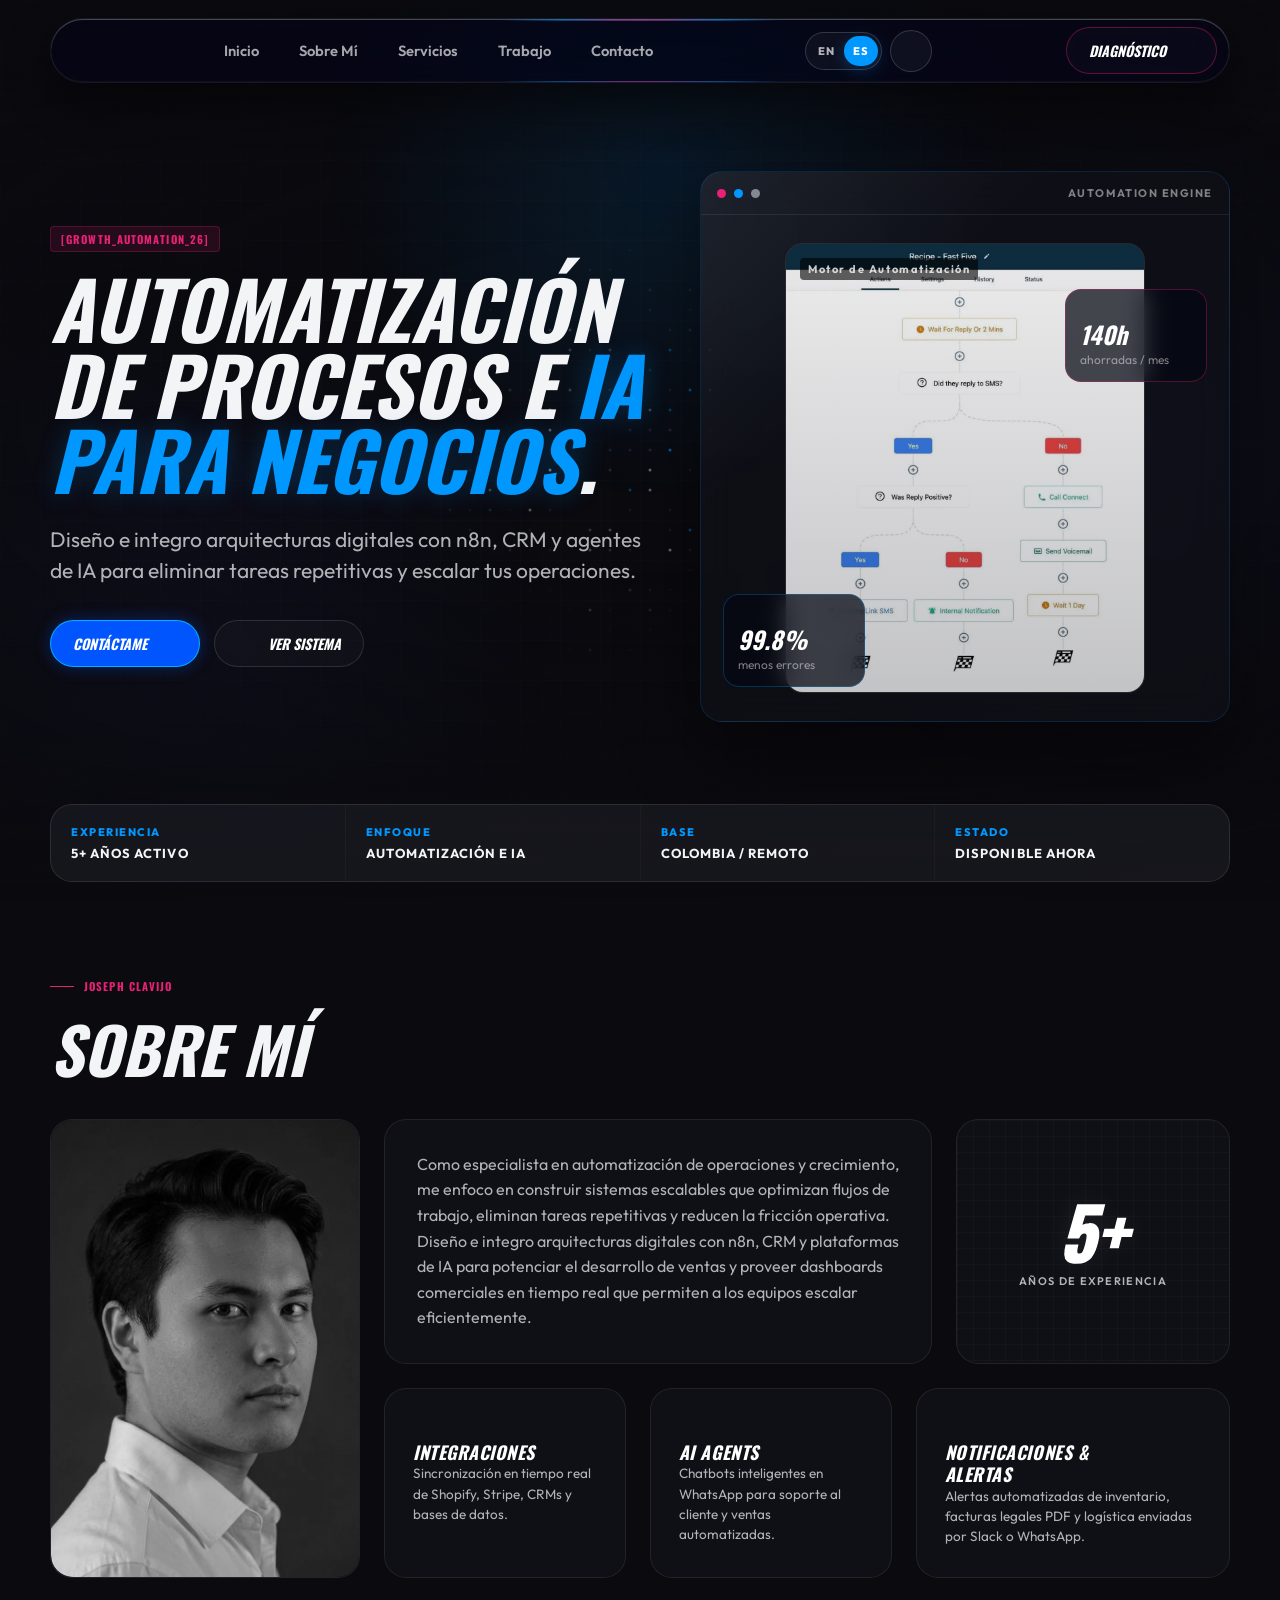
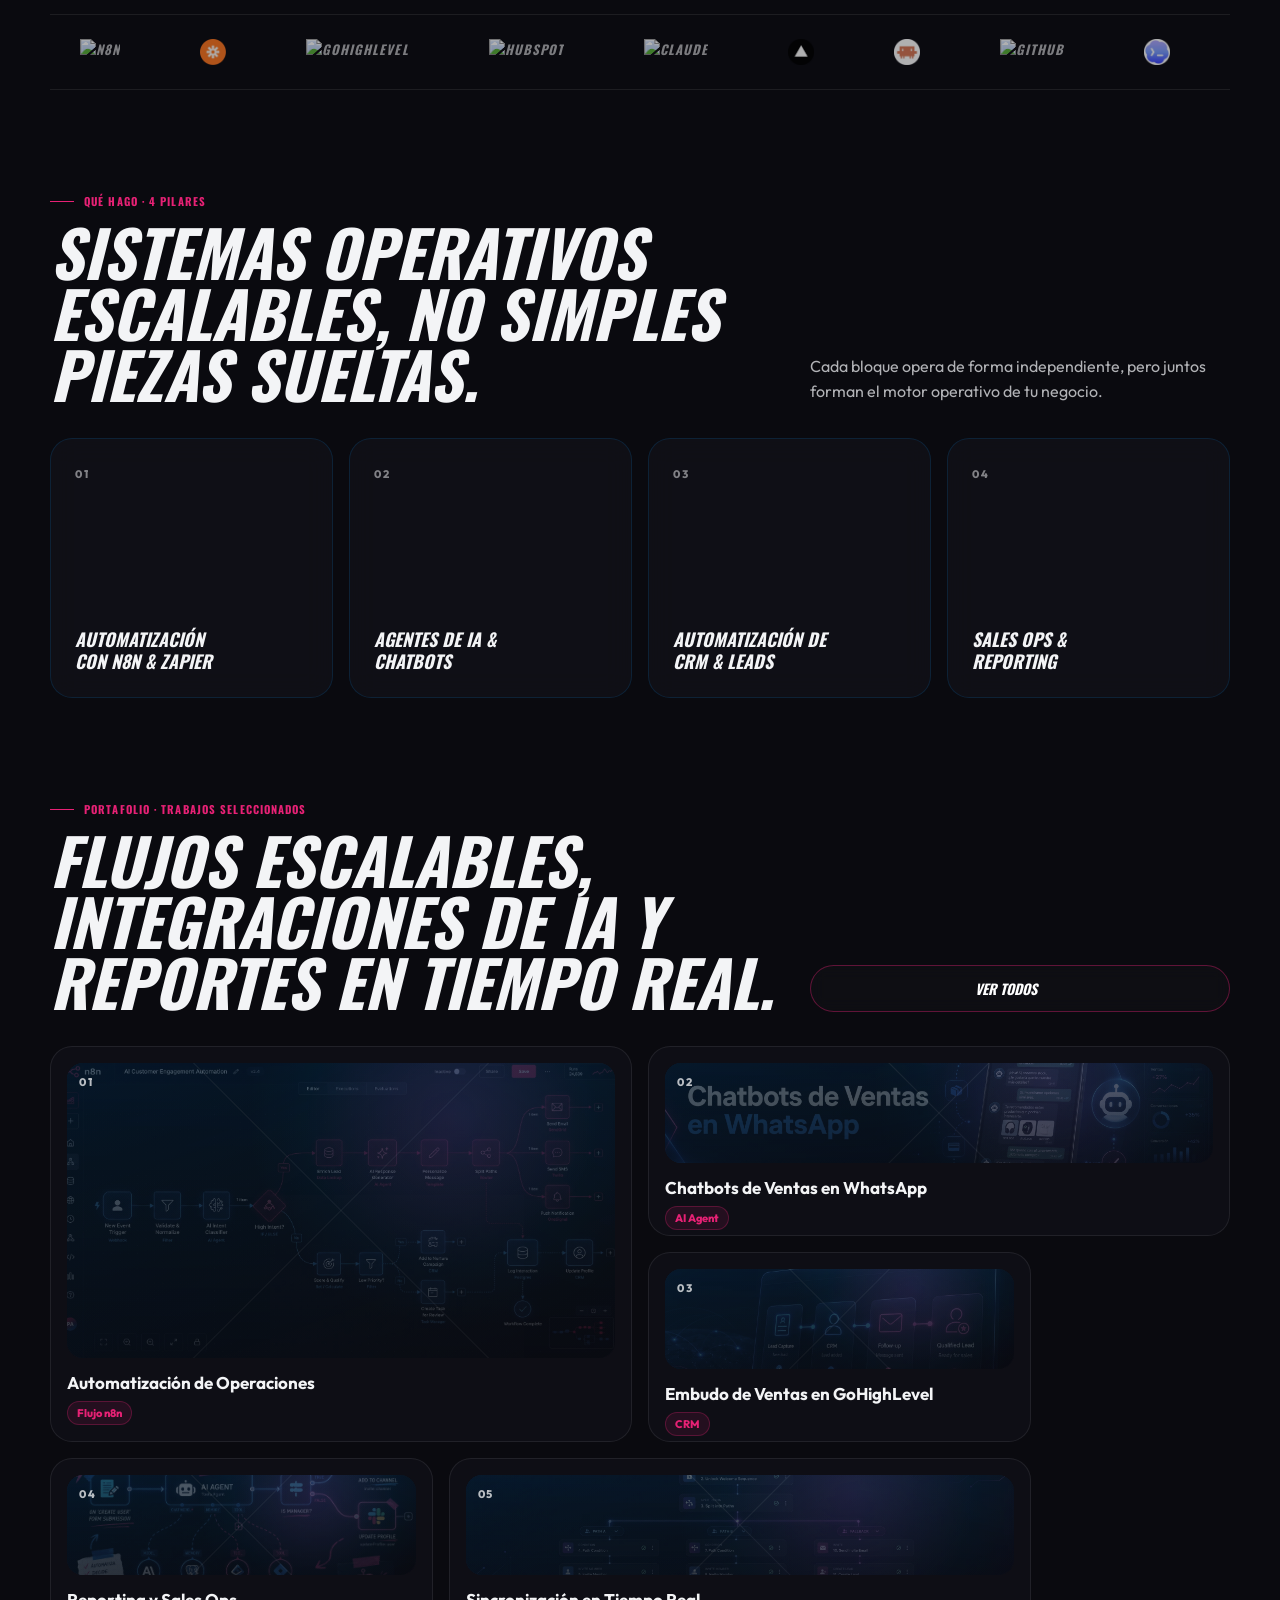
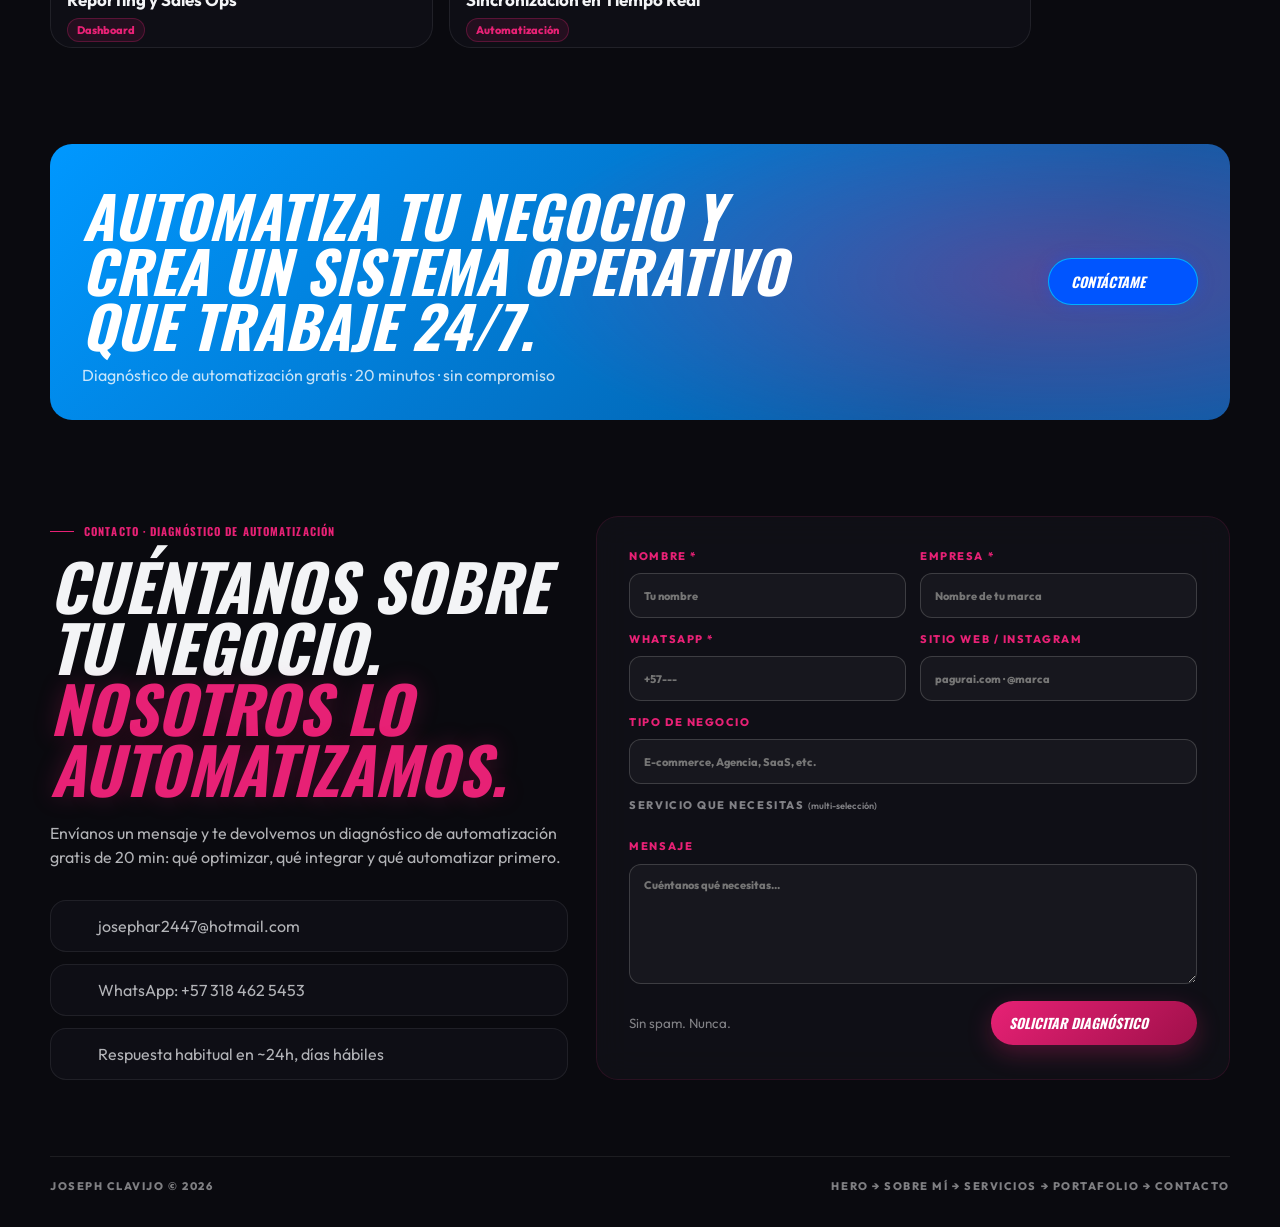
==== commit ae8f92d7: "fix: correct light mode card theme, update Hero and CTA links to redirect to contact form" ====
--- a/index.html
+++ b/index.html
@@ -55,6 +55,11 @@
       justify-content: space-between !important;
       min-height: 450px !important;
       background: rgba(18, 18, 26, 0.72) !important;
+    }
+
+    .theme-light .project-card {
+      background: var(--bg-card) !important;
+      border-color: var(--line) !important;
     }
 
     @media (max-width: 640px) {
@@ -588,11 +593,11 @@
           <p class="lang-en">I design and integrate digital architectures with n8n, CRM, and AI agents to eliminate repetitive tasks and scale your operations.</p>
           
           <div class="hero-actions">
-            <a class="site-btn primary" href="#portfolio" onpointermove="moveGlow(event)">
+            <a class="site-btn primary" href="#contacto" onpointermove="moveGlow(event)">
               <span class="btn-glow" aria-hidden="true"></span>
               <span class="btn-content">
-                <span class="lang-es">Ver trabajo</span>
-                <span class="lang-en">View work</span>
+                <span class="lang-es">Contáctame</span>
+                <span class="lang-en">Contact me</span>
                 <i data-lucide="arrow-right" style="width: 18px; height: 18px; margin-left: 4px;"></i>
               </span>
             </a>
@@ -1018,8 +1023,8 @@
         <a class="site-btn primary" href="#contacto" onpointermove="moveGlow(event)">
           <span class="btn-glow" aria-hidden="true"></span>
           <span class="btn-content">
-            <span class="lang-es">Empezar</span>
-            <span class="lang-en">Get started</span>
+            <span class="lang-es">Contáctame</span>
+            <span class="lang-en">Contact me</span>
             <i data-lucide="arrow-right" style="width: 18px; height: 18px; margin-left: 4px;"></i>
           </span>
         </a>
@@ -1882,7 +1887,7 @@
             
             <!-- Text Description (Above Image) -->
             <div>
-              <h3 style="font-size: 21px; color: #fff; font-family: var(--font-display); font-style: italic; margin: 0; text-transform: uppercase; line-height: 1.1;">
+              <h3 style="font-size: 21px; color: var(--ink); font-family: var(--font-display); font-style: italic; margin: 0; text-transform: uppercase; line-height: 1.1;">
                 ${project.title}
               </h3>
               <p style="margin-top: 8px; color: var(--ink-soft); font-size: 13.5px; line-height: 1.5; font-family: var(--font-body);">
--- a/app/globals.css
+++ b/app/globals.css
@@ -2164,6 +2164,11 @@
   transition: all 0.3s ease;
 }
 
+.theme-light .project-card {
+  background: var(--bg-card) !important;
+  border-color: var(--line) !important;
+}
+
 .project-card:hover {
   border-color: var(--accent-color) !important;
   box-shadow: 0 0 30px rgba(0, 152, 255, 0.15);
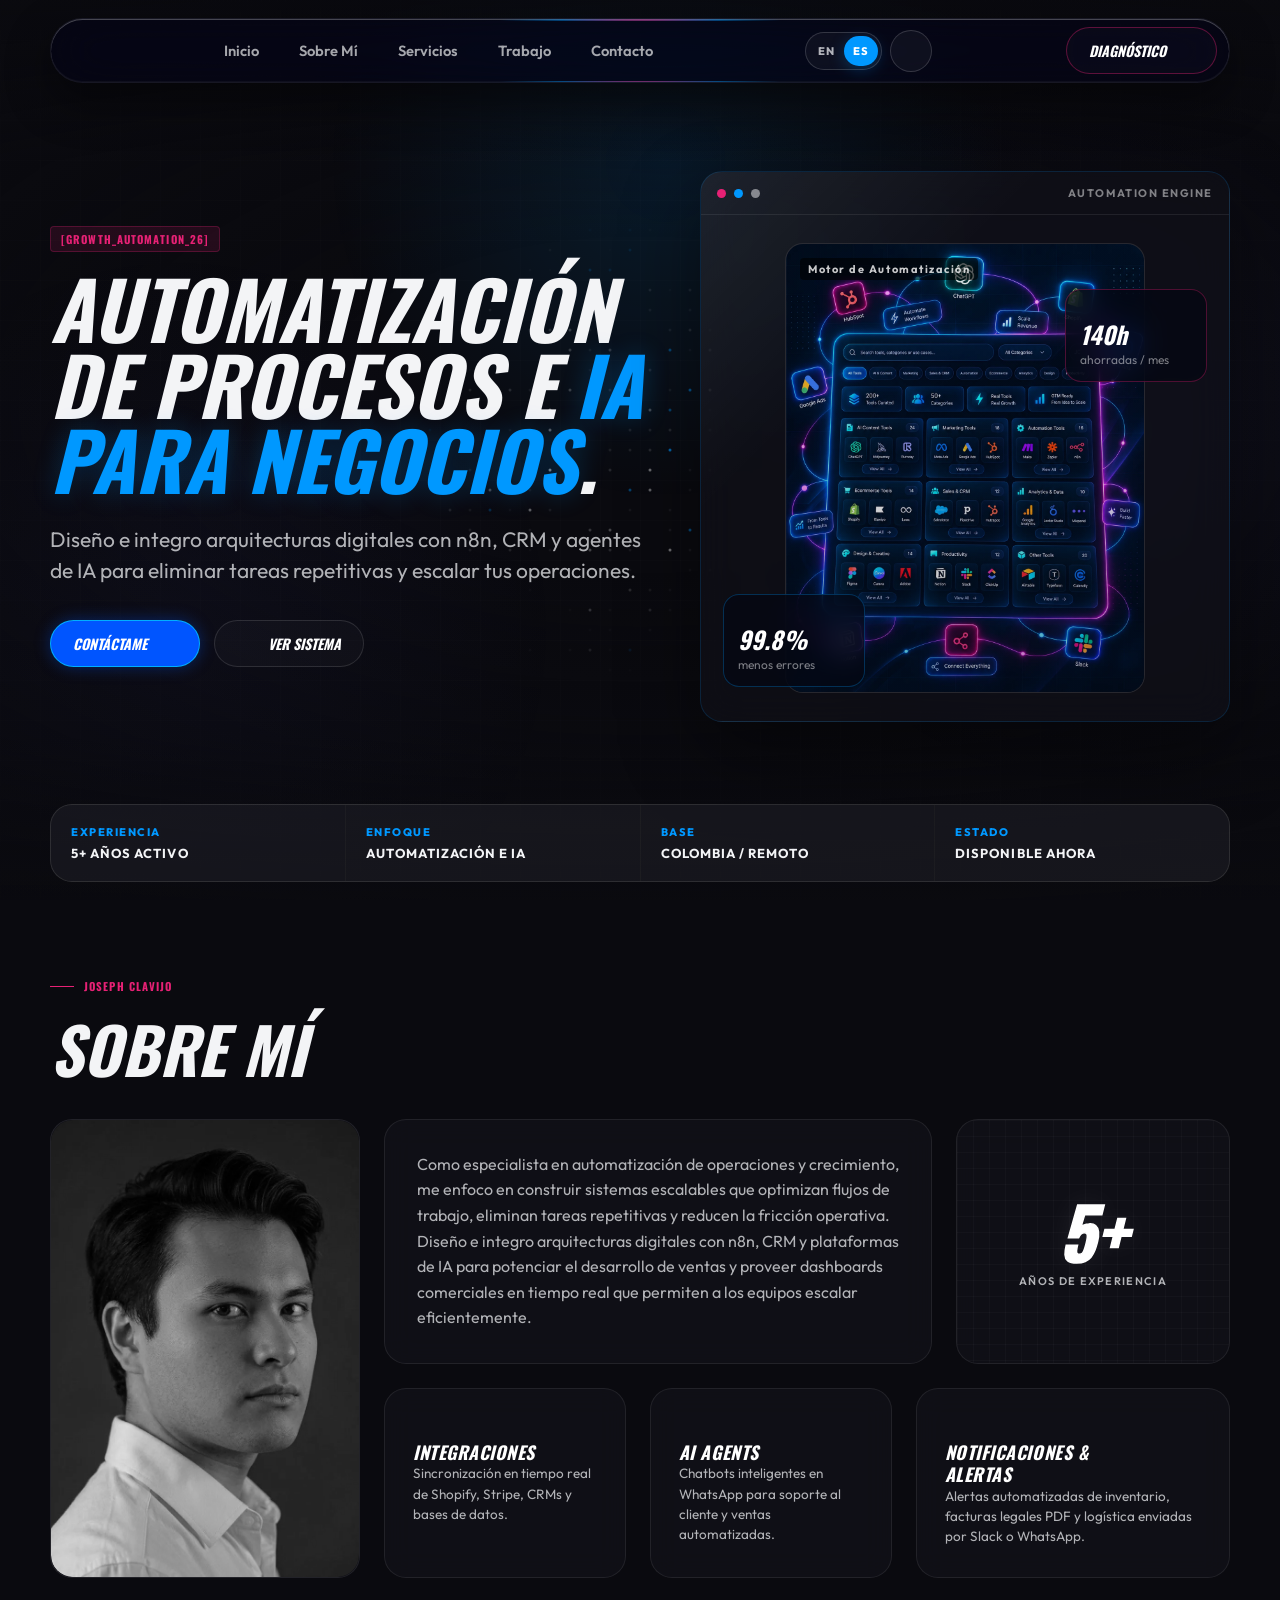
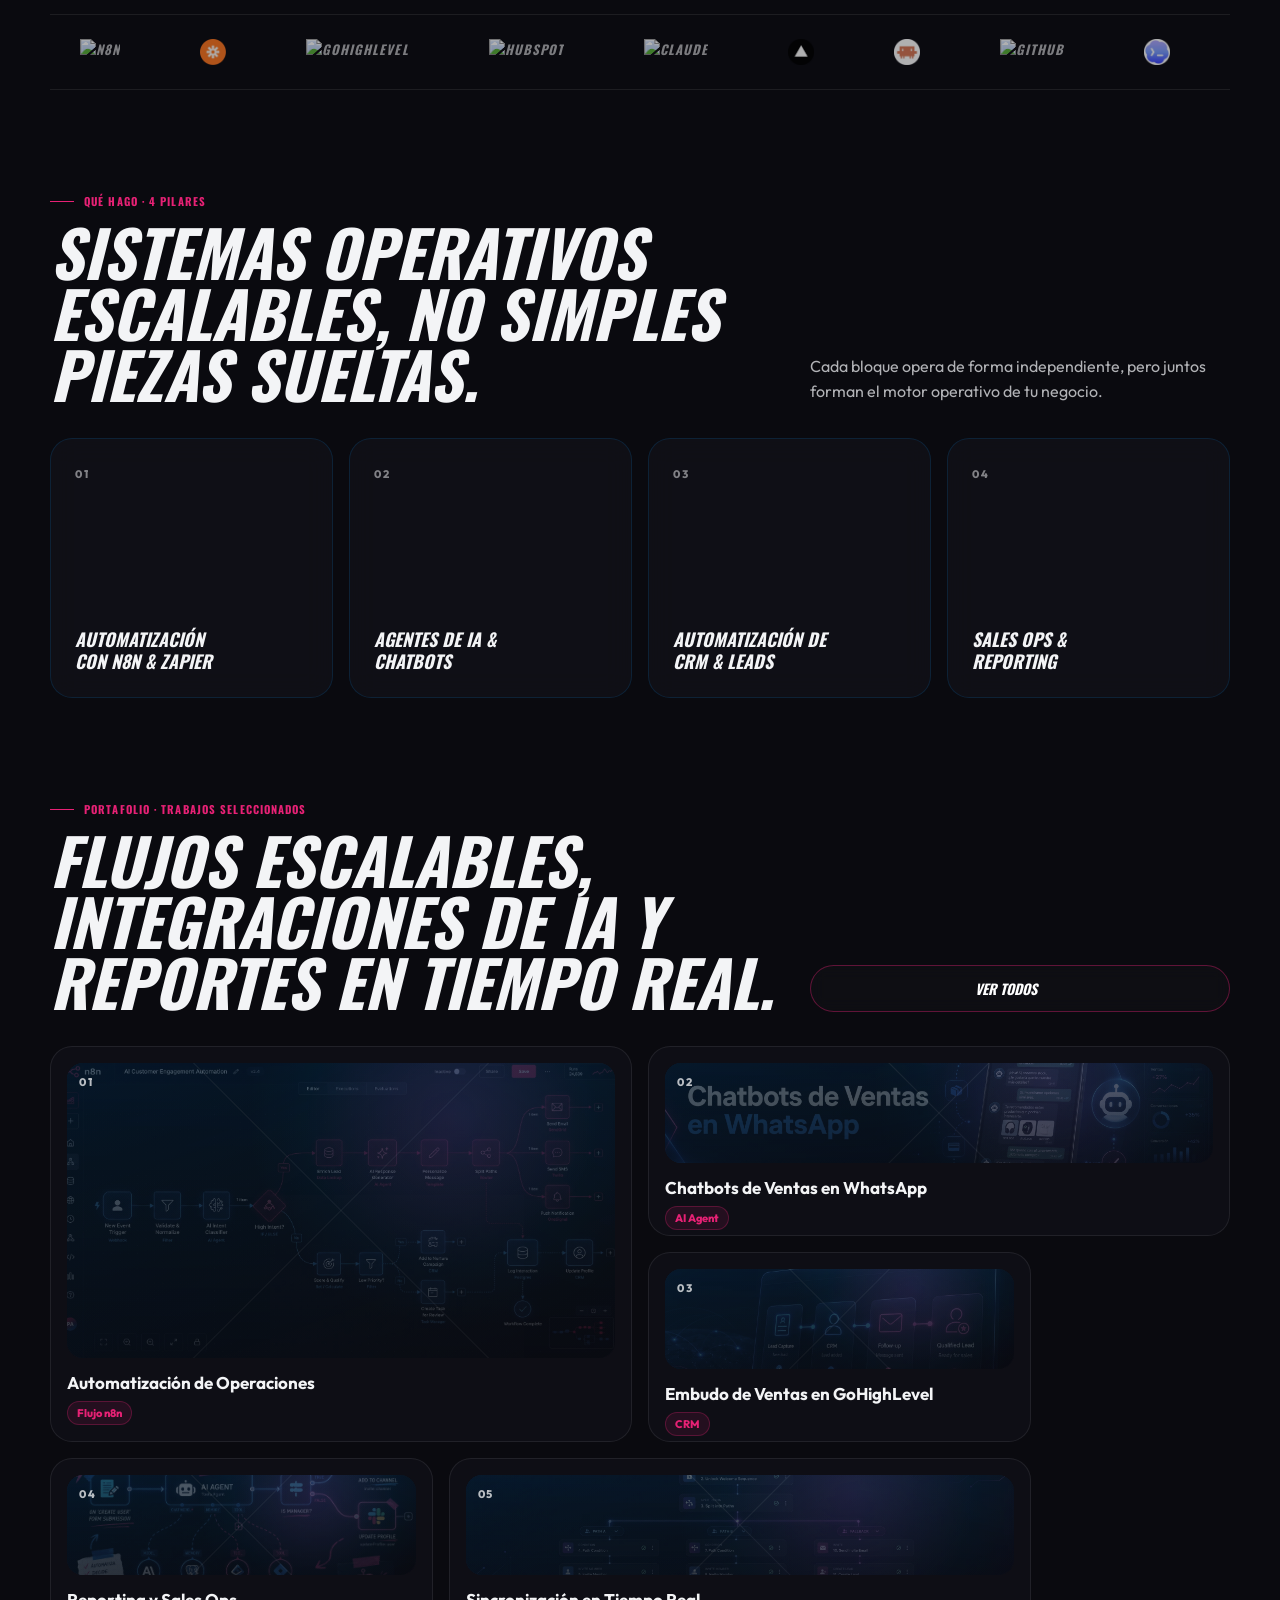
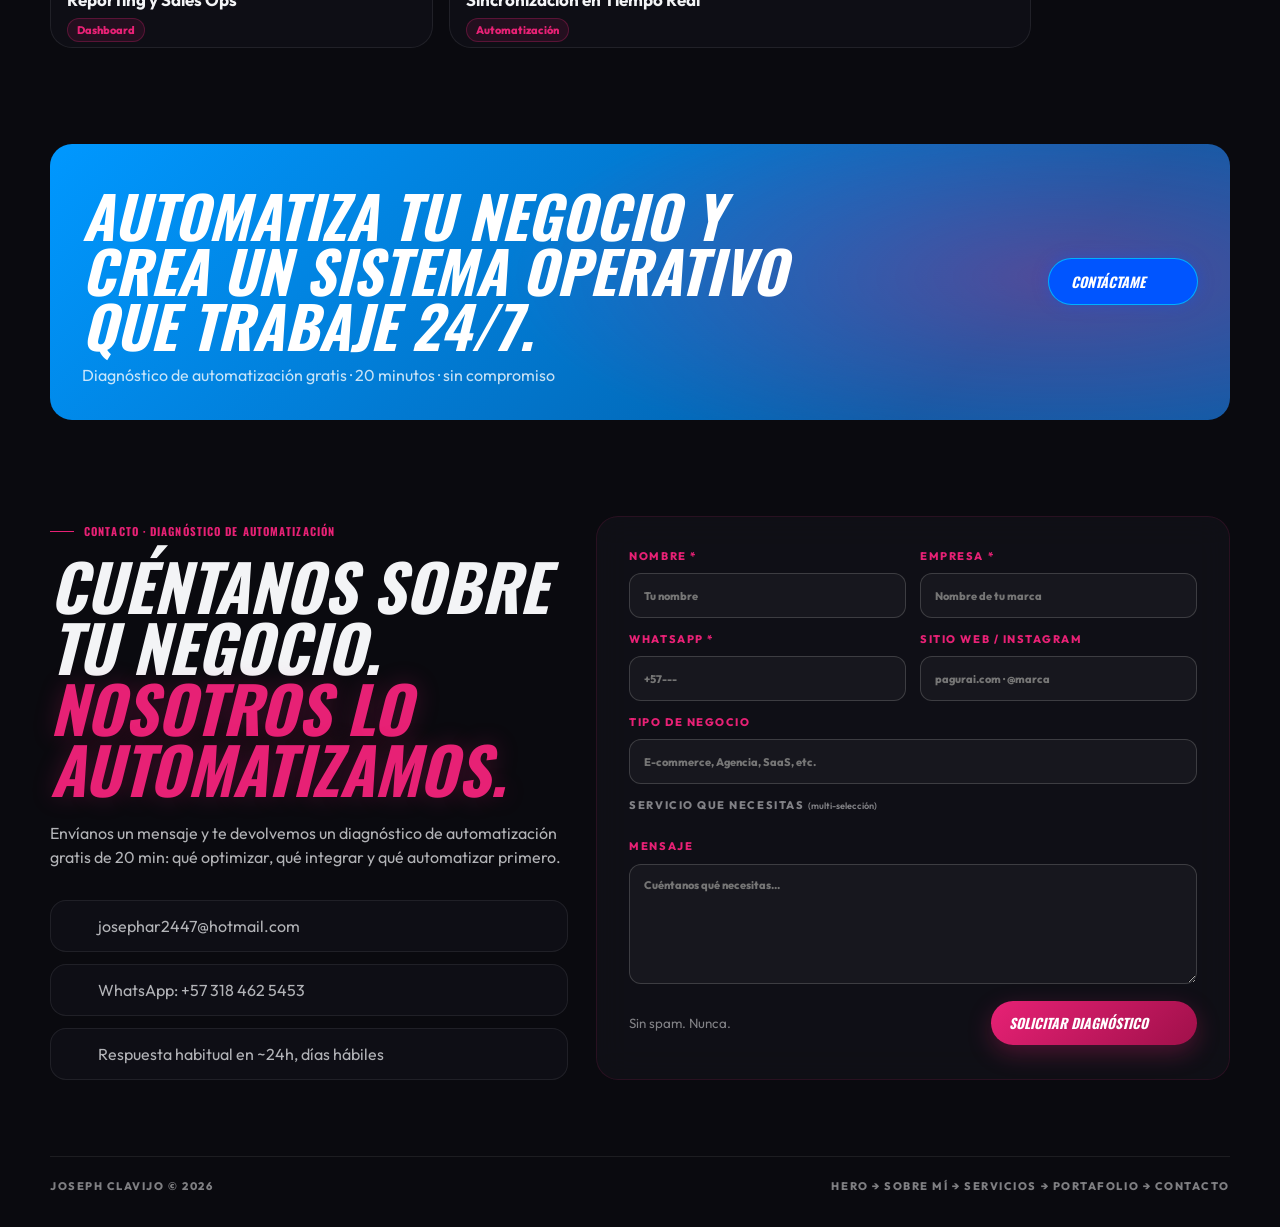
==== commit 38001c89: "feat: integrar videos wistia, actualizar hero section a webp y portada de agentes IA" ====
--- a/index.html
+++ b/index.html
@@ -49,11 +49,11 @@
 
     /* Project Cards clean layout (Text above image) */
     .project-card {
-      padding: 28px !important;
+      padding: 16px 20px !important;
       display: flex !important;
       flex-direction: column !important;
       justify-content: space-between !important;
-      min-height: 450px !important;
+      min-height: auto !important;
       background: rgba(18, 18, 26, 0.72) !important;
     }
 
@@ -62,9 +62,21 @@
       border-color: var(--line) !important;
     }
 
+    .projects-grid.single-project,
+    .projects-grid:has(> :only-child) {
+      grid-template-columns: 1fr !important;
+      max-width: 480px !important;
+      margin-left: auto !important;
+      margin-right: auto !important;
+    }
+
     @media (max-width: 640px) {
+      .projects-grid.single-project,
+      .projects-grid:has(> :only-child) {
+        max-width: 100% !important;
+      }
       .project-card {
-        padding: 20px !important;
+        padding: 14px 16px !important;
         min-height: auto !important;
       }
     }
@@ -72,12 +84,14 @@
     .project-card-image-wrapper {
       position: relative;
       width: 100%;
-      aspect-ratio: 16 / 9;
+      aspect-ratio: 16 / 9 !important;
+      height: auto !important;
+      max-height: none !important;
       border-radius: 12px;
       overflow: hidden;
       border: 1px solid var(--line);
-      margin-top: 16px;
-      background: rgba(0, 0, 0, 0.2);
+      margin-top: 8px;
+      background: rgba(0, 0, 0, 0.25);
     }
     
     .project-card-image-wrapper img {
@@ -85,14 +99,87 @@
       inset: 0;
       width: 100%;
       height: 100%;
-      object-fit: cover;
+      object-fit: cover !important;
+      object-position: center;
       transition: transform 0.6s var(--ease-out), filter 0.4s ease;
-      filter: saturate(0.85) contrast(0.98) brightness(0.85);
+      filter: saturate(0.95) contrast(1.02);
     }
     
     .project-card:hover .project-card-image-wrapper img {
-      transform: scale(1.05);
-      filter: saturate(1) contrast(1.02) brightness(1);
+      transform: scale(1.04);
+      filter: saturate(1.05) contrast(1.05);
+    }
+
+    .project-card h3 {
+      font-size: 14.5px !important;
+      color: var(--ink) !important;
+      font-family: var(--font-display) !important;
+      font-style: italic !important;
+      margin: 0 !important;
+      text-transform: uppercase !important;
+      line-height: 1.25 !important;
+      display: -webkit-box !important;
+      -webkit-line-clamp: 2 !important;
+      -webkit-box-orient: vertical !important;
+      overflow: hidden !important;
+      min-height: 2.5em !important;
+    }
+
+    .project-card p {
+      margin-top: 4px !important;
+      color: var(--ink-soft) !important;
+      font-size: 11.5px !important;
+      line-height: 1.35 !important;
+      font-family: var(--font-body) !important;
+      display: -webkit-box !important;
+      -webkit-line-clamp: 2 !important;
+      -webkit-box-orient: vertical !important;
+      overflow: hidden !important;
+      min-height: 2.7em !important;
+    }
+
+    /* Compact sizing for projects detail popup so all elements fit cleanly */
+    #projects-modal-container {
+      max-width: 680px !important;
+    }
+    #projects-modal-container .modal-content {
+      padding: 16px 22px !important;
+      gap: 8px !important;
+      max-height: 90vh !important;
+      overflow-y: auto !important;
+    }
+    #projects-modal-container .modal-header {
+      margin-bottom: 0 !important;
+    }
+    #projects-modal-container .section-head {
+      margin-bottom: 2px !important;
+      gap: 4px !important;
+    }
+    #projects-modal-container .modal-title {
+      font-size: 20px !important;
+      line-height: 1.1 !important;
+      margin-top: 2px !important;
+    }
+    #projects-modal-container .modal-desc {
+      font-size: 12px !important;
+      line-height: 1.35 !important;
+      margin-top: 2px !important;
+    }
+    #projects-modal-container .projects-grid.single-project {
+      max-width: 480px !important;
+      margin-top: 6px !important;
+      margin-left: auto !important;
+      margin-right: auto !important;
+    }
+    #projects-modal-container .project-card {
+      padding: 14px 18px !important;
+      gap: 8px !important;
+    }
+    #projects-modal-container .project-card-image-wrapper {
+      aspect-ratio: 16 / 9 !important;
+      height: auto !important;
+      max-height: none !important;
+      margin-top: 8px !important;
     }
 
     /* Language Visibility classes */
@@ -621,7 +708,7 @@
           </div>
           <div class="visual-stage">
             <div class="reel-card main-reel" style="background: rgba(18, 18, 26, 0.6); overflow: hidden;">
-              <img src="./public/assets/images/projects/automatizacion-joseph.webp" alt="Automation Workflow" style="position: absolute; inset: 0; width: 100%; height: 100%; object-fit: cover;">
+              <img src="./public/assets/images/projects/HeroSection.webp" alt="Automation Workflow" style="position: absolute; inset: 0; width: 100%; height: 100%; object-fit: cover;">
               <span class="lang-es" style="background: rgba(0,0,0,0.6); padding: 4px 8px; border-radius: 4px;">Motor de Automatización</span>
               <span class="lang-en" style="background: rgba(0,0,0,0.6); padding: 4px 8px; border-radius: 4px;">Automation Engine</span>
             </div>
@@ -1183,7 +1270,7 @@
 
     <!-- Projects Detail Modal (2 boxes) -->
     <div id="projects-modal-overlay" class="modal-overlay" onclick="closeProjectsModalOnBackdrop(event)" style="display: none; z-index: 101;">
-      <div id="projects-modal-container" class="modal-container" style="max-width: 960px;" onpointermove="moveGlow(event)">
+      <div id="projects-modal-container" class="modal-container" style="max-width: 780px;" onpointermove="moveGlow(event)">
         <button type="button" class="modal-close-btn" onclick="closeProjectsModal()" aria-label="Close">
           <i data-lucide="x" style="width: 20px; height: 20px;"></i>
         </button>
@@ -1201,37 +1288,28 @@
             <span class="modal-number" id="projects-modal-number-text">01</span>
           </div>
 
-          <div class="section-head" style="grid-template-columns: 1fr; gap: 8px; margin-bottom: 12px;">
+          <div class="section-head" style="grid-template-columns: 1fr; gap: 6px; margin-bottom: 8px;">
             <div>
               <span class="eyebrow blue">
                 <span class="lang-es">Detalles del servicio</span>
                 <span class="lang-en">Service details</span>
               </span>
-              <h2 class="modal-title" id="projects-modal-title-text" style="font-size: 32px; line-height: 1.1;">Creación de contenido con IA</h2>
-            </div>
-            <p class="modal-desc" id="projects-modal-desc-text" style="margin-top: 8px;"></p>
+              <h2 class="modal-title" id="projects-modal-title-text" style="font-size: 26px; line-height: 1.1; margin-top: 4px;">Creación de contenido con IA</h2>
+            </div>
+            <p class="modal-desc" id="projects-modal-desc-text" style="margin-top: 4px; font-size: 13.5px;"></p>
             
             <!-- Tools used container -->
-            <div id="projects-modal-tools-container" style="display: none; margin-top: 16px;">
-              <span class="eyebrow" style="font-size: 11px; color: var(--ink-muted); letter-spacing: 0.1em; display: block; margin-bottom: 8px;">
+            <div id="projects-modal-tools-container" style="display: none; margin-top: 10px;">
+              <span class="eyebrow" style="font-size: 11px; color: var(--ink-muted); letter-spacing: 0.1em; display: block; margin-bottom: 6px;">
                 <span class="lang-es">HERRAMIENTAS USADAS</span>
                 <span class="lang-en">TOOLS USED</span>
               </span>
-              <div style="display: flex; gap: 16px; align-items: center; flex-wrap: wrap;">
-                <img src="./public/assets/images/projects/N8N.webp" alt="n8n" style="height: 38px; width: auto;">
-                <img src="./public/assets/images/projects/Zapier.webp" alt="Zapier" style="height: 38px; width: auto;">
-                <img src="./public/assets/images/projects/Logo GoHighLevel.webp" alt="GoHighLevel" style="height: 38px; width: auto;">
-                <img src="./public/assets/images/projects/Hubspot(2).webp" alt="HubSpot" style="height: 38px; width: auto;">
-                <img src="./public/assets/images/projects/Logo Claude.webp" alt="Claude" style="height: 38px; width: auto;">
-                <img src="./public/assets/images/projects/Vercel.webp" alt="Vercel" style="height: 38px; width: auto;">
-                <img src="./public/assets/images/projects/claude-code.webp" alt="Claude Code" style="height: 38px; width: auto;">
-                <img src="./public/assets/images/projects/Logo Github.webp" alt="GitHub" style="height: 38px; width: auto;">
-                <img src="./public/assets/images/projects/Codex.webp" alt="Codex" style="height: 38px; width: auto;">
+              <div style="display: flex; gap: 14px; align-items: center; flex-wrap: wrap;">
               </div>
             </div>
           </div>
 
-          <div>
+          <div style="margin-top: 6px; margin-bottom: 4px;">
             <span class="eyebrow">
               <span class="lang-es">Casos de éxito</span>
               <span class="lang-en">Success cases</span>
@@ -1293,6 +1371,40 @@
       </div>
     </div>
 
+    <!-- Interactive HTML Project Modal Overlay -->
+    <div id="project-html-modal-overlay" class="modal-overlay" onclick="closeProjectModalIframeOnBackdrop(event)" style="display: none; z-index: 102; background: rgba(2, 3, 10, 0.94);">
+      <button type="button" class="modal-close-btn" style="top: 24px; right: 24px; width: 44px; height: 44px; z-index: 10;" onclick="closeProjectModalIframe()">
+        <i data-lucide="x" style="width: 24px; height: 24px;"></i>
+      </button>
+
+      <div onclick="event.stopPropagation()" style="width: min(1280px, calc(100vw - 32px)); height: min(880px, calc(100vh - 48px)); position: relative; border-radius: 16px; overflow: hidden; border: 1px solid rgba(255, 255, 255, 0.12); box-shadow: 0 24px 80px rgba(0, 0, 0, 0.9); margin: auto; display: flex; flex-direction: column; background: #080912;">
+        <!-- Top bar with title and actions -->
+        <div style="display: flex; align-items: center; justify-content: space-between; padding: 14px 20px; background: rgba(10, 14, 25, 0.95); border-bottom: 1px solid rgba(255, 255, 255, 0.08); gap: 12px;">
+          <div style="display: flex; align-items: center; gap: 10px; overflow: hidden;">
+            <span style="display: inline-block; width: 8px; height: 8px; border-radius: 50%; background: #00d26a; box-shadow: 0 0 8px #00d26a; flex-shrink: 0;"></span>
+            <span id="project-html-title" style="color: #fff; font-family: 'Outfit', sans-serif; font-size: 15px; font-weight: 600; white-space: nowrap; overflow: hidden; text-overflow: ellipsis; letter-spacing: 0.03em;">
+              Proyecto Interactivo
+            </span>
+          </div>
+          <div style="display: flex; align-items: center; gap: 12px; flex-shrink: 0; padding-right: 36px;">
+            <a id="project-html-external-link" href="#" target="_blank" rel="noopener noreferrer" class="site-btn secondary" style="padding: 6px 14px; font-size: 11px; min-height: 32px; display: inline-flex; align-items: center; gap: 6px; text-decoration: none;" onpointermove="moveGlow(event)">
+              <span class="btn-glow" aria-hidden="true"></span>
+              <span class="btn-content" style="gap: 6px;">
+                <i data-lucide="external-link" style="width: 13px; height: 13px;"></i>
+                <span class="lang-es">Pantalla completa</span>
+                <span class="lang-en">Fullscreen</span>
+              </span>
+            </a>
+          </div>
+        </div>
+
+        <!-- Iframe container -->
+        <div style="flex: 1; width: 100%; position: relative; background: #05070f;">
+          <iframe id="project-html-iframe" src="" style="width: 100%; height: 100%; border: none; display: block;" allowfullscreen></iframe>
+        </div>
+      </div>
+    </div>
+
   </div>
 
   <!-- JavaScript logic -->
@@ -1320,25 +1432,11 @@
           projectsDetail: [
             {
               company: "Joseph Clavijo",
-              title: "Automatización de Operaciones",
-              description: "Creación de flujos robustos que conectan CRMs, bases de datos y sistemas de mensajería.",
-              image: "./public/assets/images/projects/Automatización de Operaciones.webp",
-              images: [
-                "./public/assets/images/projects/n8n-1.webp",
-                "./public/assets/images/projects/n8n-2.webp",
-                "./public/assets/images/projects/n8n-3.webp"
-              ]
-            },
-            {
-              company: "Joseph Clavijo",
-              title: "Sincronización en Tiempo Real",
-              description: "Conexión bidireccional entre Shopify, Stripe y CRMs para actualizar datos al instante.",
-              image: "./public/assets/images/projects/Sincronización en Tiempo Real.webp",
-              images: [
-                "./public/assets/images/projects/n8n-1.webp",
-                "./public/assets/images/projects/n8n-2.webp",
-                "./public/assets/images/projects/n8n-3.webp"
-              ]
+              title: "Sistema de Producción de Contenido con IA y Automatización de Redes",
+              description: "Flujo automatizado con IA para generar creativos, video y publicación programada en redes sociales.",
+              image: "./public/assets/images/projects/Shampoo Prai.webp",
+              aspectRatio: "16 / 9",
+              htmlUrl: "./public/assets/images/resultados/ecommerce-ai-content-production-social-media-automation-system.html"
             }
           ]
         },
@@ -1353,23 +1451,11 @@
           projectsDetail: [
             {
               company: "Joseph Clavijo",
-              title: "Chatbots de Ventas en WhatsApp",
-              description: "Asistente automatizado en WhatsApp capaz de calificar prospectos y agendar citas en el CRM.",
-              image: "./public/assets/images/projects/Chatbots de Ventas en WhatsApp.webp",
-              images: [
-                "./public/assets/images/projects/Chatbots de Ventas en WhatsApp.webp",
-                "./public/assets/images/projects/AgentesdeIA&Chatbots.webp"
-              ]
-            },
-            {
-              company: "Joseph Clavijo",
-              title: "Agente Inteligente de Soporte",
-              description: "Agente conversacional entrenado con la base de conocimientos de la empresa para resolver dudas comunes.",
-              image: "./public/assets/images/projects/AgentesdeIA&Chatbots.webp",
-              images: [
-                "./public/assets/images/projects/AgentesdeIA&Chatbots.webp",
-                "./public/assets/images/projects/Chatbots(Portada).webp"
-              ]
+              title: "Pagureo - Sistema de Automatización de Ventas Omnicanal y CRM",
+              description: "Atención comercial automatizada con agentes IA en WhatsApp, calificación de prospectos y pipeline CRM.",
+              image: "./public/assets/images/projects/AI Agent.webp",
+              aspectRatio: "16 / 9",
+              htmlUrl: "./public/assets/images/resultados/pagureo-omnichannel-sales-crm-automation-system.html"
             }
           ]
         },
@@ -1384,25 +1470,11 @@
           projectsDetail: [
             {
               company: "Joseph Clavijo",
-              title: "Embudo de Ventas en GoHighLevel",
-              description: "Configuración integral de GHL para capturar leads, enviar secuencias de correos y automatizar el embudo comercial.",
-              image: "./public/assets/images/projects/AutomatizacióndeCRM&Leads(Portada).webp",
-              images: [
-                "./public/assets/images/projects/ghl-1.webp",
-                "./public/assets/images/projects/ghl-2.webp",
-                "./public/assets/images/projects/ghl-3.webp",
-                "./public/assets/images/projects/workflow-go-high-level.webp"
-              ]
-            },
-            {
-              company: "Joseph Clavijo",
-              title: "Reporting Comercial y Dashboards",
-              description: "Sincronización de datos CRM y Meta Ads en dashboards interactivos en tiempo real.",
-              image: "./public/assets/images/projects/Reporting y Sales Ops.webp",
-              images: [
-                "./public/assets/images/projects/Dashboard 2 meta ads.webp",
-                "./public/assets/images/projects/Reporting y Sales Ops.webp"
-              ]
+              title: "Sistema de Retención Ecommerce y Ciclo de Vida del Cliente",
+              description: "Estrategia Customer 360 en GoHighLevel para fidelizar compradores primerizos en clientes recurrentes.",
+              image: "./public/assets/images/projects/ghl-logo.webp",
+              aspectRatio: "16 / 9",
+              htmlUrl: "./public/assets/images/resultados/ecommerce-retention-customer-lifecycle-system.html"
             }
           ]
         },
@@ -1417,23 +1489,11 @@
           projectsDetail: [
             {
               company: "Joseph Clavijo",
-              title: "Dashboards de Ventas y Pauta",
-              description: "Integración de métricas de adquisición y conversión en un panel interactivo centralizado.",
-              image: "./public/assets/images/projects/Dashboard 2 meta ads.webp",
-              images: [
-                "./public/assets/images/projects/Dashboard 2 meta ads.webp",
-                "./public/assets/images/projects/Reporting y Sales Ops.webp"
-              ]
-            },
-            {
-              company: "Joseph Clavijo",
-              title: "Reportería Comercial Automatizada",
-              description: "Envíos diarios y semanales de reportes de performance directamente a Slack o correo.",
-              image: "./public/assets/images/projects/Reporting y Sales Ops.webp",
-              images: [
-                "./public/assets/images/projects/Reporting y Sales Ops.webp",
-                "./public/assets/images/projects/Dashboard 2 meta ads.webp"
-              ]
+              title: "Sistema Operativo de Ingresos Ecommerce y Reportería Comercial",
+              description: "Panel analítico que unifica adquisición de tráfico, atribución de pauta y métricas clave de negocio.",
+              image: "./public/assets/images/projects/n8n-portada.webp",
+              aspectRatio: "16 / 9",
+              htmlUrl: "./public/assets/images/resultados/ecommerce-revenue-operating-system.html"
             }
           ]
         }
@@ -1443,32 +1503,18 @@
           number: "01",
           title: "Automation with n8n & Zapier",
           description: "Design and optimization of scalable workflows that connect your favorite tools to eliminate repetitive tasks and reduce operational costs.",
-          tags: ["n8n", "Zapier", "APIs", "Integrations"],
+          tags: ["n8n", "Zapier", "APIs", "Integraciones"],
           accent: "blue",
           banner: "./public/assets/images/projects/Automatización-n8n_make(BANNER)Ingles.webp",
           projects: ["Tool Integration", "Report Automation", "Custom Workflows"],
           projectsDetail: [
             {
               company: "Joseph Clavijo",
-              title: "Operations Automation",
-              description: "Creation of robust workflows connecting CRMs, databases, and messaging systems.",
-              image: "./public/assets/images/projects/Automatización de Operaciones.webp",
-              images: [
-                "./public/assets/images/projects/n8n-1.webp",
-                "./public/assets/images/projects/n8n-2.webp",
-                "./public/assets/images/projects/n8n-3.webp"
-              ]
-            },
-            {
-              company: "Joseph Clavijo",
-              title: "Real-time Synchronization",
-              description: "Bi-directional connection between Shopify, Stripe, and CRMs to update data instantly.",
-              image: "./public/assets/images/projects/Sincronización en Tiempo Real.webp",
-              images: [
-                "./public/assets/images/projects/n8n-1.webp",
-                "./public/assets/images/projects/n8n-2.webp",
-                "./public/assets/images/projects/n8n-3.webp"
-              ]
+              title: "Ecommerce AI Content Production & Social Media Automation System",
+              description: "Automated AI workflow for visual asset creation, dynamic video and scheduled multi-platform publishing.",
+              image: "./public/assets/images/projects/Shampoo Prai.webp",
+              aspectRatio: "16 / 9",
+              htmlUrl: "./public/assets/images/resultados/ecommerce-ai-content-production-social-media-automation-system.html"
             }
           ]
         },
@@ -1483,23 +1529,11 @@
           projectsDetail: [
             {
               company: "Joseph Clavijo",
-              title: "WhatsApp Sales Chatbots",
-              description: "Automated WhatsApp assistant capable of qualifying leads and booking appointments in the CRM.",
-              image: "./public/assets/images/projects/Chatbots de Ventas en WhatsApp.webp",
-              images: [
-                "./public/assets/images/projects/Chatbots de Ventas en WhatsApp.webp",
-                "./public/assets/images/projects/AgentesdeIA&Chatbots.webp"
-              ]
-            },
-            {
-              company: "Joseph Clavijo",
-              title: "Intelligent Support Agent",
-              description: "Conversational agent trained on the company's knowledge base to resolve common queries.",
-              image: "./public/assets/images/projects/AgentesdeIA&Chatbots.webp",
-              images: [
-                "./public/assets/images/projects/AgentesdeIA&Chatbots.webp",
-                "./public/assets/images/projects/Chatbots(Portada).webp"
-              ]
+              title: "Pagureo - Omnichannel Sales & CRM Automation System",
+              description: "Automated sales messaging with WhatsApp AI bots, smart lead scoring and centralized pipeline CRM.",
+              image: "./public/assets/images/projects/AI Agent.webp",
+              aspectRatio: "16 / 9",
+              htmlUrl: "./public/assets/images/resultados/pagureo-omnichannel-sales-crm-automation-system.html"
             }
           ]
         },
@@ -1514,25 +1548,11 @@
           projectsDetail: [
             {
               company: "Joseph Clavijo",
-              title: "GoHighLevel Sales Funnel",
-              description: "Comprehensive GHL setup to capture leads, send email sequences, and automate the sales funnel.",
-              image: "./public/assets/images/projects/AutomatizacióndeCRM&Leads(Portada).webp",
-              images: [
-                "./public/assets/images/projects/ghl-1.webp",
-                "./public/assets/images/projects/ghl-2.webp",
-                "./public/assets/images/projects/ghl-3.webp",
-                "./public/assets/images/projects/workflow-go-high-level.webp"
-              ]
-            },
-            {
-              company: "Joseph Clavijo",
-              title: "Sales Reporting & Dashboards",
-              description: "Synchronization of CRM and Meta Ads data into interactive real-time dashboards.",
-              image: "./public/assets/images/projects/Reporting y Sales Ops.webp",
-              images: [
-                "./public/assets/images/projects/Dashboard 2 meta ads.webp",
-                "./public/assets/images/projects/Reporting y Sales Ops.webp"
-              ]
+              title: "Ecommerce Retention & Customer Lifecycle System",
+              description: "Customer 360 retention in GoHighLevel turning one-time buyers into loyal repeat brand customers.",
+              image: "./public/assets/images/projects/ghl-logo.webp",
+              aspectRatio: "16 / 9",
+              htmlUrl: "./public/assets/images/resultados/ecommerce-retention-customer-lifecycle-system.html"
             }
           ]
         },
@@ -1547,23 +1567,11 @@
           projectsDetail: [
             {
               company: "Joseph Clavijo",
-              title: "Sales & Ads Dashboards",
-              description: "Integration of acquisition and conversion metrics into a centralized interactive panel.",
-              image: "./public/assets/images/projects/Dashboard 2 meta ads.webp",
-              images: [
-                "./public/assets/images/projects/Dashboard 2 meta ads.webp",
-                "./public/assets/images/projects/Reporting y Sales Ops(Ingles).webp"
-              ]
-            },
-            {
-              company: "Joseph Clavijo",
-              title: "Automated Sales Reporting",
-              description: "Daily and weekly performance reports sent directly to Slack or email.",
-              image: "./public/assets/images/projects/Reporting y Sales Ops(Ingles).webp",
-              images: [
-                "./public/assets/images/projects/Reporting y Sales Ops(Ingles).webp",
-                "./public/assets/images/projects/Dashboard 2 meta ads.webp"
-              ]
+              title: "Ecommerce Revenue Operating System & Commercial Reporting",
+              description: "Central analytics hub unifying ad attribution, paid traffic performance and financial metrics.",
+              image: "./public/assets/images/projects/n8n-portada.webp",
+              aspectRatio: "16 / 9",
+              htmlUrl: "./public/assets/images/resultados/ecommerce-revenue-operating-system.html"
             }
           ]
         }
@@ -1797,6 +1805,9 @@
       document.getElementById('projects-modal-title-text').textContent = service.title;
       document.getElementById('projects-modal-desc-text').textContent = service.description;
 
+      const modalContent = document.querySelector('#projects-modal-container .modal-content');
+      if (modalContent) modalContent.scrollTop = 0;
+
       const toolsContainer = document.getElementById('projects-modal-tools-container');
       if (toolsContainer) {
         toolsContainer.style.display = 'block';
@@ -1805,32 +1816,31 @@
         let toolLogos = '';
         if (index === 0) {
           toolLogos = `
-            <img src="./public/assets/images/projects/Zapier.webp" alt="Zapier" style="height: 38px; width: auto;">
-            <img src="./public/assets/images/projects/Codex.webp" alt="Codex" style="height: 38px; width: auto;">
-            <img src="./public/assets/images/projects/claude-code.webp" alt="Claude Code" style="height: 38px; width: auto;">
-            <img src="./public/assets/images/projects/N8N.webp" alt="n8n" style="height: 38px; width: auto;">
+            <img src="./public/assets/images/projects/Zapier.webp" alt="Zapier" style="height: 30px; width: auto;">
+            <img src="./public/assets/images/projects/Codex.webp" alt="Codex" style="height: 30px; width: auto;">
+            <img src="./public/assets/images/projects/claude-code.webp" alt="Claude Code" style="height: 30px; width: auto;">
+            <img src="./public/assets/images/projects/N8N.webp" alt="n8n" style="height: 30px; width: auto;">
           `;
         } else if (index === 1) {
           toolLogos = `
-            <img src="./public/assets/images/projects/claude-code.webp" alt="Claude Code" style="height: 38px; width: auto;">
-            <img src="./public/assets/images/projects/Texto (1).webp" alt="Tool" style="height: 38px; width: auto;">
-            <img src="./public/assets/images/projects/Hubspot(2).webp" alt="Hubspot" style="height: 38px; width: auto;">
-            <img src="./public/assets/images/projects/ghl-logo.webp" alt="GoHighLevel" style="height: 38px; width: auto;">
+            <img src="./public/assets/images/projects/claude-code.webp" alt="Claude Code" style="height: 30px; width: auto;">
+            <img src="./public/assets/images/projects/Texto (1).webp" alt="OpenAI" style="height: 30px; width: auto; border-radius: 4px;">
+            <img src="./public/assets/images/projects/Hubspot(2).webp" alt="Hubspot" style="height: 30px; width: auto;">
           `;
         } else if (index === 2) {
           toolLogos = `
-            <img src="./public/assets/images/projects/Hubspot(2).webp" alt="Hubspot" style="height: 38px; width: auto;">
-            <img src="./public/assets/images/projects/Logo GoHighLevel.webp" alt="GoHighLevel" style="height: 38px; width: auto;">
-            <img src="./public/assets/images/projects/N8N.webp" alt="n8n" style="height: 38px; width: auto;">
-            <img src="./public/assets/images/projects/Zapier.webp" alt="Zapier" style="height: 38px; width: auto;">
-            <img src="./public/assets/images/projects/Codex.webp" alt="Codex" style="height: 38px; width: auto;">
+            <img src="./public/assets/images/projects/Hubspot(2).webp" alt="Hubspot" style="height: 30px; width: auto;">
+            <img src="./public/assets/images/projects/Logo GoHighLevel.webp" alt="GoHighLevel" style="height: 30px; width: auto;">
+            <img src="./public/assets/images/projects/N8N.webp" alt="n8n" style="height: 30px; width: auto;">
+            <img src="./public/assets/images/projects/Zapier.webp" alt="Zapier" style="height: 30px; width: auto;">
+            <img src="./public/assets/images/projects/Codex.webp" alt="Codex" style="height: 30px; width: auto;">
           `;
         } else if (index === 3) {
           toolLogos = `
-            <img src="./public/assets/images/projects/Zapier.webp" alt="Zapier" style="height: 38px; width: auto;">
-            <img src="./public/assets/images/projects/Logo GoHighLevel.webp" alt="GoHighLevel" style="height: 38px; width: auto;">
-            <img src="./public/assets/images/projects/Hubspot(2).webp" alt="Hubspot" style="height: 38px; width: auto;">
-            <img src="./public/assets/images/projects/Codex.webp" alt="Codex" style="height: 38px; width: auto;">
+            <img src="./public/assets/images/projects/Zapier.webp" alt="Zapier" style="height: 30px; width: auto;">
+            <img src="./public/assets/images/projects/Logo GoHighLevel.webp" alt="GoHighLevel" style="height: 30px; width: auto;">
+            <img src="./public/assets/images/projects/Hubspot(2).webp" alt="Hubspot" style="height: 30px; width: auto;">
+            <img src="./public/assets/images/projects/Codex.webp" alt="Codex" style="height: 30px; width: auto;">
           `;
         }
         toolsWrapper.innerHTML = toolLogos;
@@ -1841,9 +1851,14 @@
       const container = document.getElementById('projects-modal-container');
       container.className = `modal-container ${service.accent}`;
 
-      // Render the 2 project boxes dynamically (Clean text-above-image structure)
+      // Render project boxes dynamically (Clean text-above-image structure)
       const cardsContainer = document.getElementById('projects-cards-container');
       cardsContainer.innerHTML = '';
+      if (service.projectsDetail && service.projectsDetail.length === 1) {
+        cardsContainer.classList.add('single-project');
+      } else {
+        cardsContainer.classList.remove('single-project');
+      }
 
       const viewDemoText = currentLang === 'es' ? "Ver resultados" : "View results";
 
@@ -1852,7 +1867,11 @@
         card.className = `glow-card mini block-card project-card ${service.accent === 'pink' ? 'connected-card' : ''}`;
         
         let btnAction = '';
-        if (project.video) {
+        if (project.htmlUrl) {
+          card.style.cursor = 'pointer';
+          card.onclick = () => openProjectModalIframe(project.htmlUrl, project.title);
+          btnAction = `openProjectModalIframe('${project.htmlUrl}', '${project.title.replace(/'/g, "\\'")}')`;
+        } else if (project.video) {
           card.style.cursor = 'pointer';
           card.onclick = () => openVideoLightbox(project.video);
           btnAction = `openVideoLightbox('${project.video}')`;
@@ -1876,37 +1895,37 @@
 
         // Clean layout content: Company/Icon header -> Text Title/Description -> Image Wrapper -> Button
         card.innerHTML = `
-          <div style="display: flex; flex-direction: column; gap: 14px; height: 100%;">
+          <div style="display: flex; flex-direction: column; gap: 8px; height: 100%;">
             <!-- Header -->
             <div style="display: flex; align-items: center; justify-content: space-between; width: 100%;">
-              <span style="color: ${service.accent === 'pink' ? 'var(--pink-neon)' : 'var(--accent-color)'}; font-weight: bold; font-family: var(--font-body); letter-spacing: 0.1em; font-size: 13px;">
+              <span style="color: ${service.accent === 'pink' ? 'var(--pink-neon)' : 'var(--accent-color)'}; font-weight: bold; font-family: var(--font-body); letter-spacing: 0.1em; font-size: 11px;">
                 ${project.company.toUpperCase()}
               </span>
-              <i data-lucide="check-circle-2" style="width: 18px; height: 18px; color: ${service.accent === 'pink' ? 'var(--pink-neon)' : 'var(--accent-color)'};"></i>
+              <i data-lucide="check-circle-2" style="width: 15px; height: 15px; color: ${service.accent === 'pink' ? 'var(--pink-neon)' : 'var(--accent-color)'};"></i>
             </div>
             
             <!-- Text Description (Above Image) -->
             <div>
-              <h3 style="font-size: 21px; color: var(--ink); font-family: var(--font-display); font-style: italic; margin: 0; text-transform: uppercase; line-height: 1.1;">
+              <h3>
                 ${project.title}
               </h3>
-              <p style="margin-top: 8px; color: var(--ink-soft); font-size: 13.5px; line-height: 1.5; font-family: var(--font-body);">
+              <p>
                 ${project.description}
               </p>
             </div>
 
-            <!-- Image wrapper -->
-            <div class="project-card-image-wrapper" style="aspect-ratio: ${imageRatio};">
-              <img src="${project.image}" alt="" style="object-fit: ${fitStyle};">
+            <!-- Image wrapper (4:5 ratio) -->
+            <div class="project-card-image-wrapper">
+              <img src="${project.image}" alt="" style="object-fit: cover;">
               ${iconOverlay}
             </div>
 
             <!-- Button at bottom (Performs same action as clicking card) -->
-            <div style="margin-top: auto; padding-top: 8px;">
+            <div style="margin-top: auto; padding-top: 2px;">
               <button
                 type="button"
                 class="site-btn secondary"
-                style="padding: 8px 18px; font-size: 11px; min-height: 36px; width: 100%; display: flex; justify-content: center;"
+                style="padding: 6px 14px; font-size: 11px; min-height: 30px; width: 100%; display: flex; justify-content: center;"
                 onpointermove="moveGlow(event)"
                 onclick="event.stopPropagation(); ${btnAction};"
               >
@@ -1938,6 +1957,43 @@
     function backToServiceModal() {
       closeProjectsModal();
       openServiceModal(activeModalIndex);
+    }
+
+    // 3rd Level: Interactive HTML project iframe modal
+    function openProjectModalIframe(url, title) {
+      const iframe = document.getElementById('project-html-iframe');
+      const titleEl = document.getElementById('project-html-title');
+      const externalLink = document.getElementById('project-html-external-link');
+      
+      const langParam = currentLang;
+      const fullUrl = url.includes('?') ? `${url}&lang=${langParam}&theme=dark` : `${url}?lang=${langParam}&theme=dark`;
+      
+      if (iframe) iframe.src = fullUrl;
+      if (titleEl) titleEl.textContent = title || "Caso de Éxito Interactivo";
+      if (externalLink) externalLink.href = fullUrl;
+      
+      document.getElementById('project-html-modal-overlay').style.display = 'flex';
+      document.body.style.overflow = 'hidden';
+      lucide.createIcons();
+    }
+
+    function closeProjectModalIframe() {
+      const iframe = document.getElementById('project-html-iframe');
+      if (iframe) iframe.src = '';
+      document.getElementById('project-html-modal-overlay').style.display = 'none';
+      
+      // Maintain body overflow locked if parent modal is still open
+      if (document.getElementById('projects-modal-overlay').style.display === 'flex') {
+        document.body.style.overflow = 'hidden';
+      } else {
+        document.body.style.overflow = '';
+      }
+    }
+
+    function closeProjectModalIframeOnBackdrop(e) {
+      if (e.target.id === 'project-html-modal-overlay') {
+        closeProjectModalIframe();
+      }
     }
 
     // 3rd Level: Fullscreen video lightbox
@@ -2181,7 +2237,9 @@
     // Keydown handlers (ESC to close modals, Arrow keys for gallery)
     window.addEventListener("keydown", (e) => {
       if (e.key === "Escape") {
-        if (document.getElementById('image-lightbox-overlay').style.display === 'flex') {
+        if (document.getElementById('project-html-modal-overlay') && document.getElementById('project-html-modal-overlay').style.display === 'flex') {
+          closeProjectModalIframe();
+        } else if (document.getElementById('image-lightbox-overlay').style.display === 'flex') {
           closeImageLightbox();
         } else if (document.getElementById('video-lightbox-overlay').style.display === 'flex') {
           closeVideoLightbox();
--- a/app/globals.css
+++ b/app/globals.css
@@ -2151,17 +2151,80 @@
   margin-top: 16px;
 }
 
+.projects-grid.single-project,
+.projects-grid:has(> :only-child) {
+  grid-template-columns: 1fr;
+  max-width: 480px;
+  margin-left: auto;
+  margin-right: auto;
+}
+
 .project-card {
-  padding: 32px;
+  padding: 16px 20px !important;
   display: flex;
   flex-direction: column;
   justify-content: space-between;
-  min-height: 480px;
+  min-height: auto !important;
   background: rgba(18, 18, 26, 0.72) !important;
   cursor: pointer;
   border-radius: var(--radius-lg);
   border: 1px solid var(--line);
   transition: all 0.3s ease;
+}
+
+.project-card-image-wrapper {
+  position: relative;
+  width: 100%;
+  aspect-ratio: 16 / 9 !important;
+  height: auto !important;
+  max-height: none !important;
+  border-radius: 12px;
+  overflow: hidden;
+  border: 1px solid var(--line);
+  margin-top: 8px;
+  background: rgba(0, 0, 0, 0.2);
+}
+
+.project-card-image-wrapper img {
+  position: absolute;
+  inset: 0;
+  width: 100%;
+  height: 100%;
+  object-fit: cover !important;
+  object-position: center;
+  transition: transform 0.6s var(--ease-out), filter 0.4s ease;
+}
+
+.project-card:hover .project-card-image-wrapper img {
+  transform: scale(1.04);
+}
+
+.project-card h3 {
+  font-size: 14.5px !important;
+  color: var(--ink) !important;
+  font-family: var(--font-display) !important;
+  font-style: italic !important;
+  margin: 0 !important;
+  text-transform: uppercase !important;
+  line-height: 1.25 !important;
+  display: -webkit-box !important;
+  -webkit-line-clamp: 2 !important;
+  -webkit-box-orient: vertical !important;
+  overflow: hidden !important;
+  min-height: 2.5em !important;
+}
+
+.project-card p {
+  margin-top: 4px !important;
+  color: var(--ink-soft) !important;
+  font-size: 11.5px !important;
+  line-height: 1.35 !important;
+  font-family: var(--font-body) !important;
+  display: -webkit-box !important;
+  -webkit-line-clamp: 2 !important;
+  -webkit-box-orient: vertical !important;
+  overflow: hidden !important;
+  min-height: 2.7em !important;
 }
 
 .theme-light .project-card {
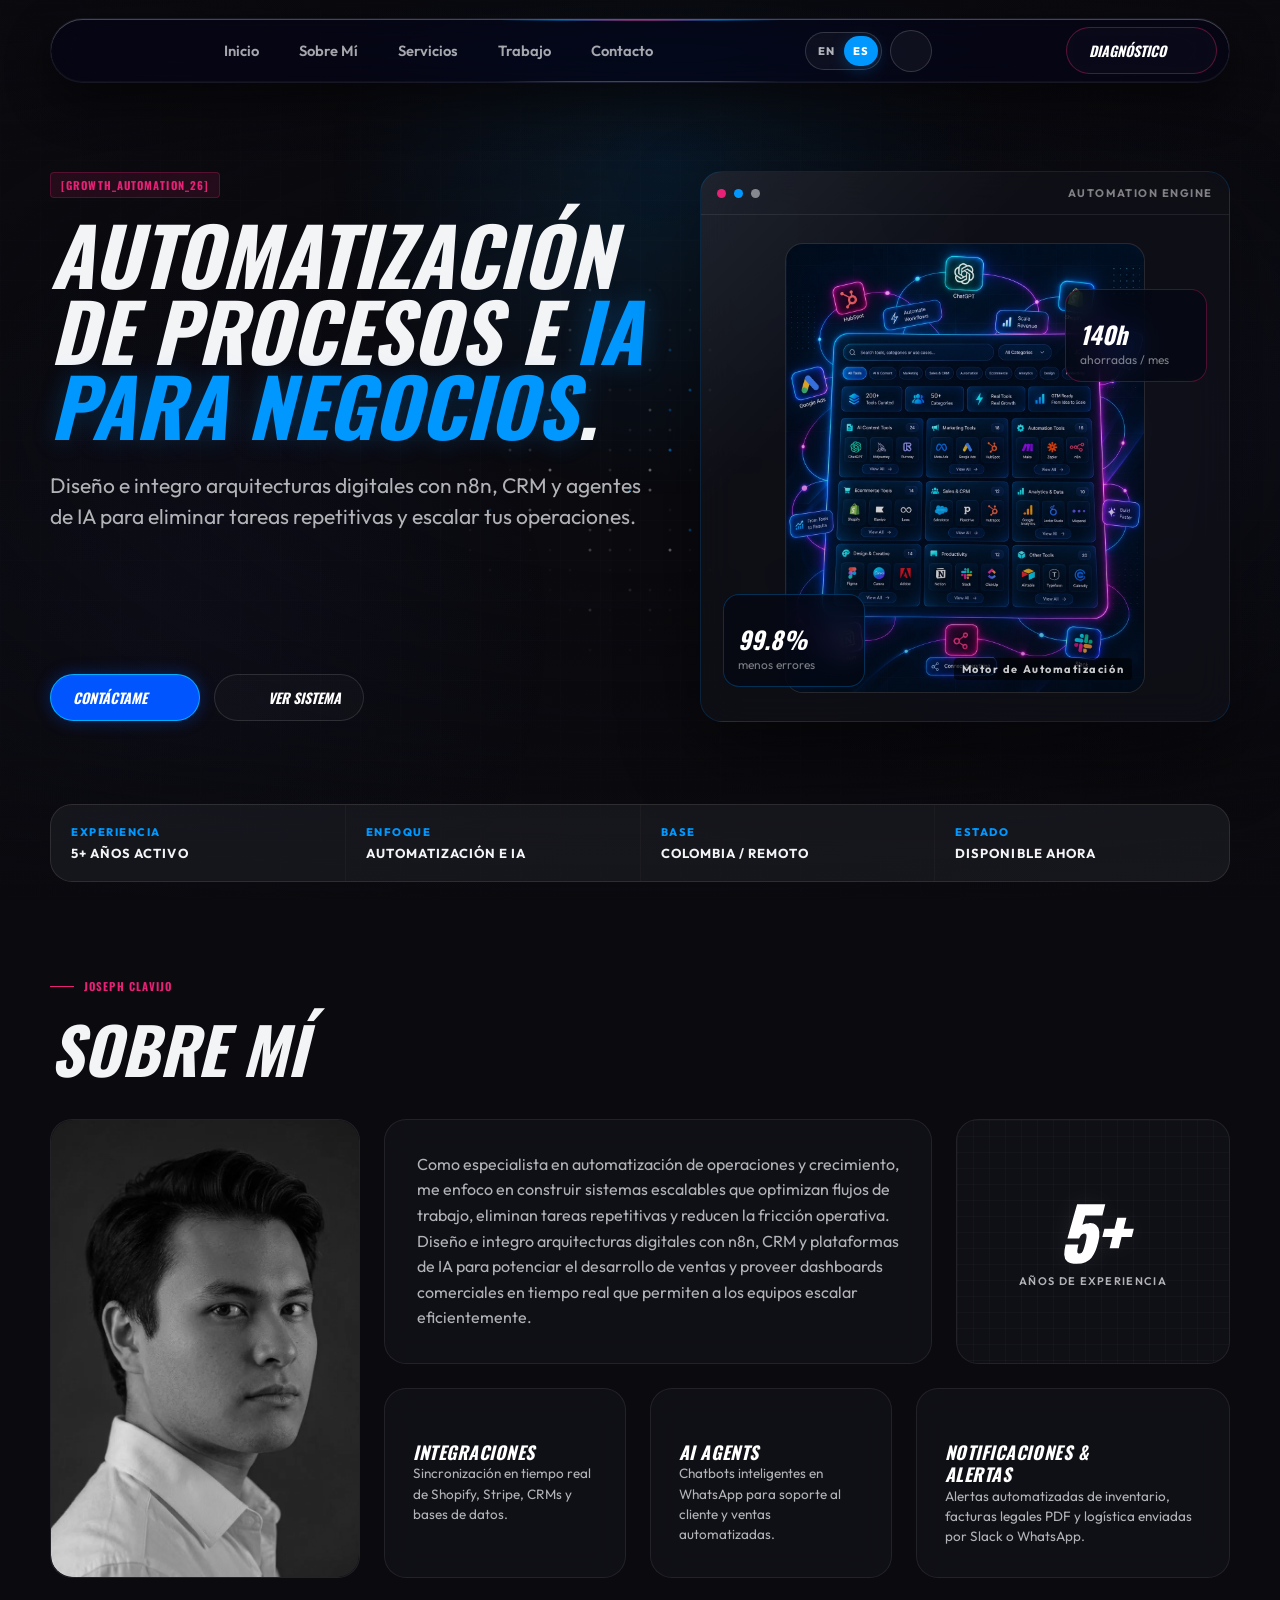
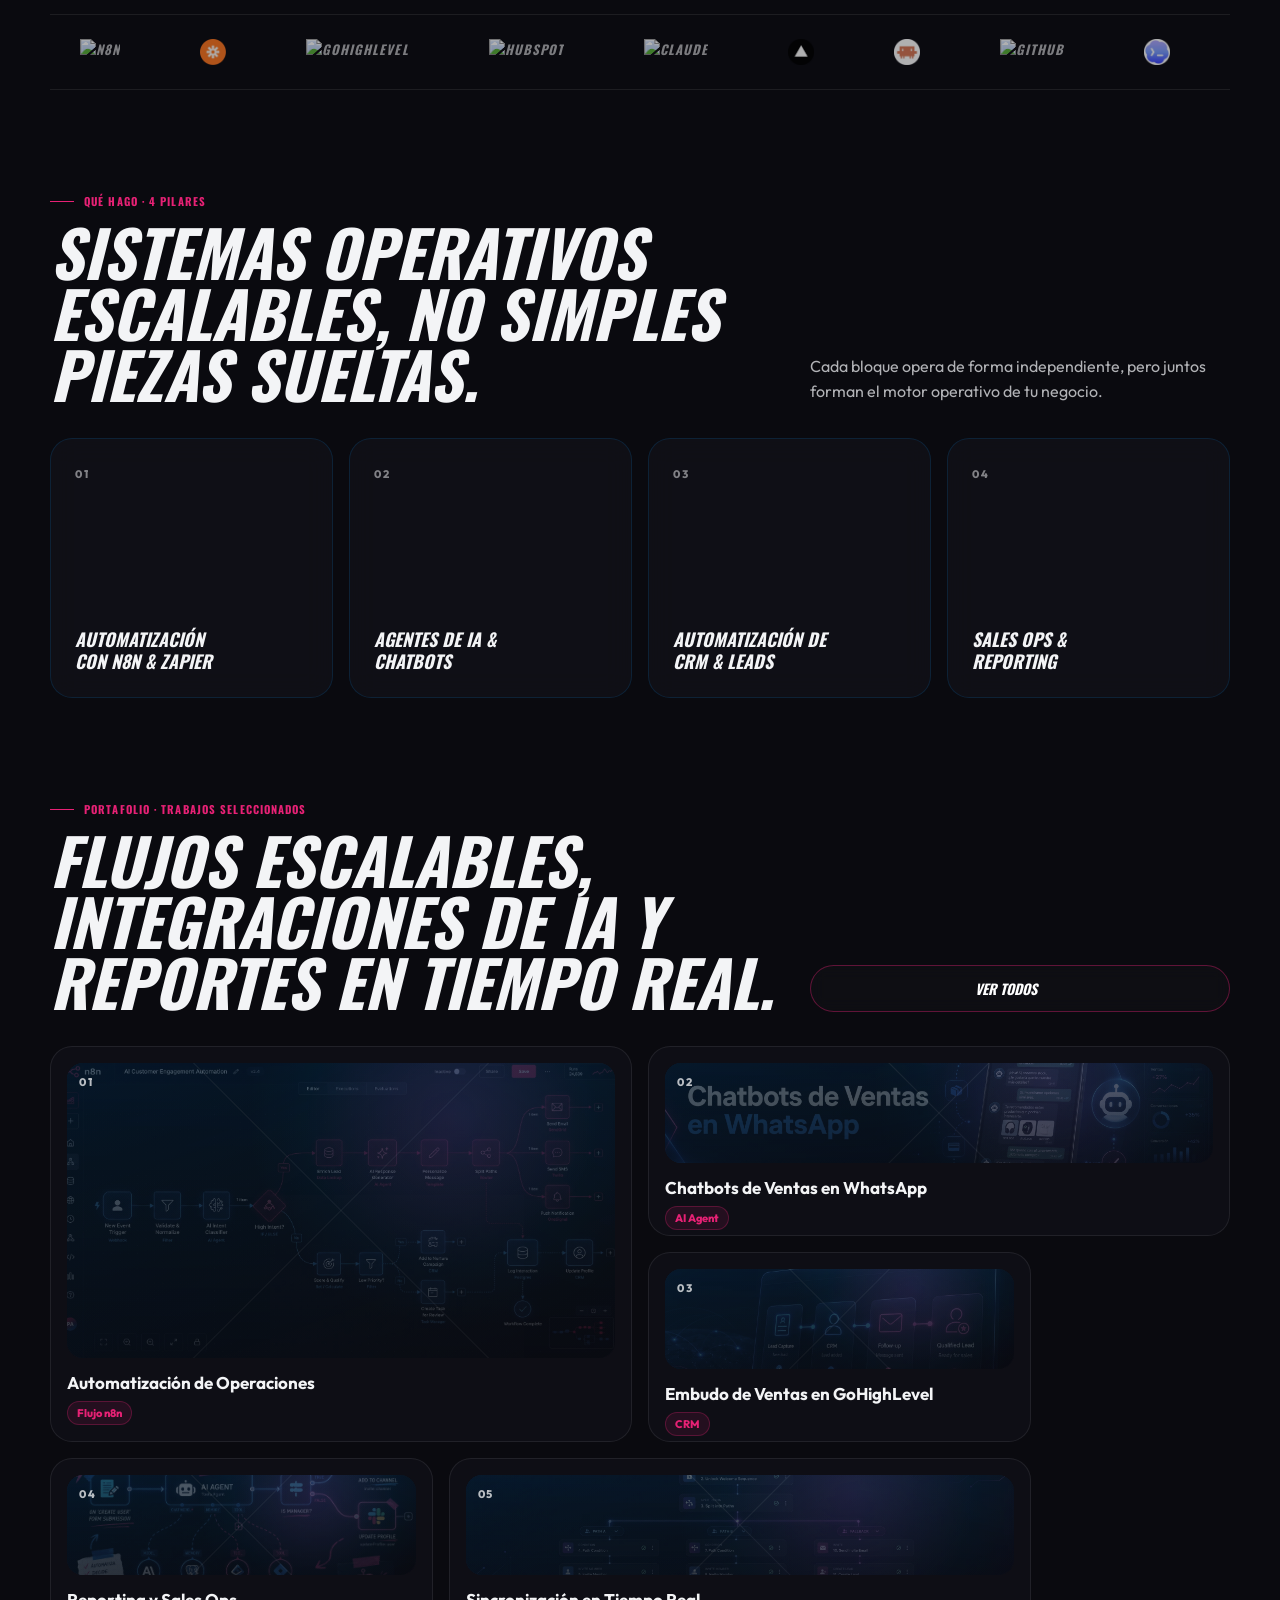
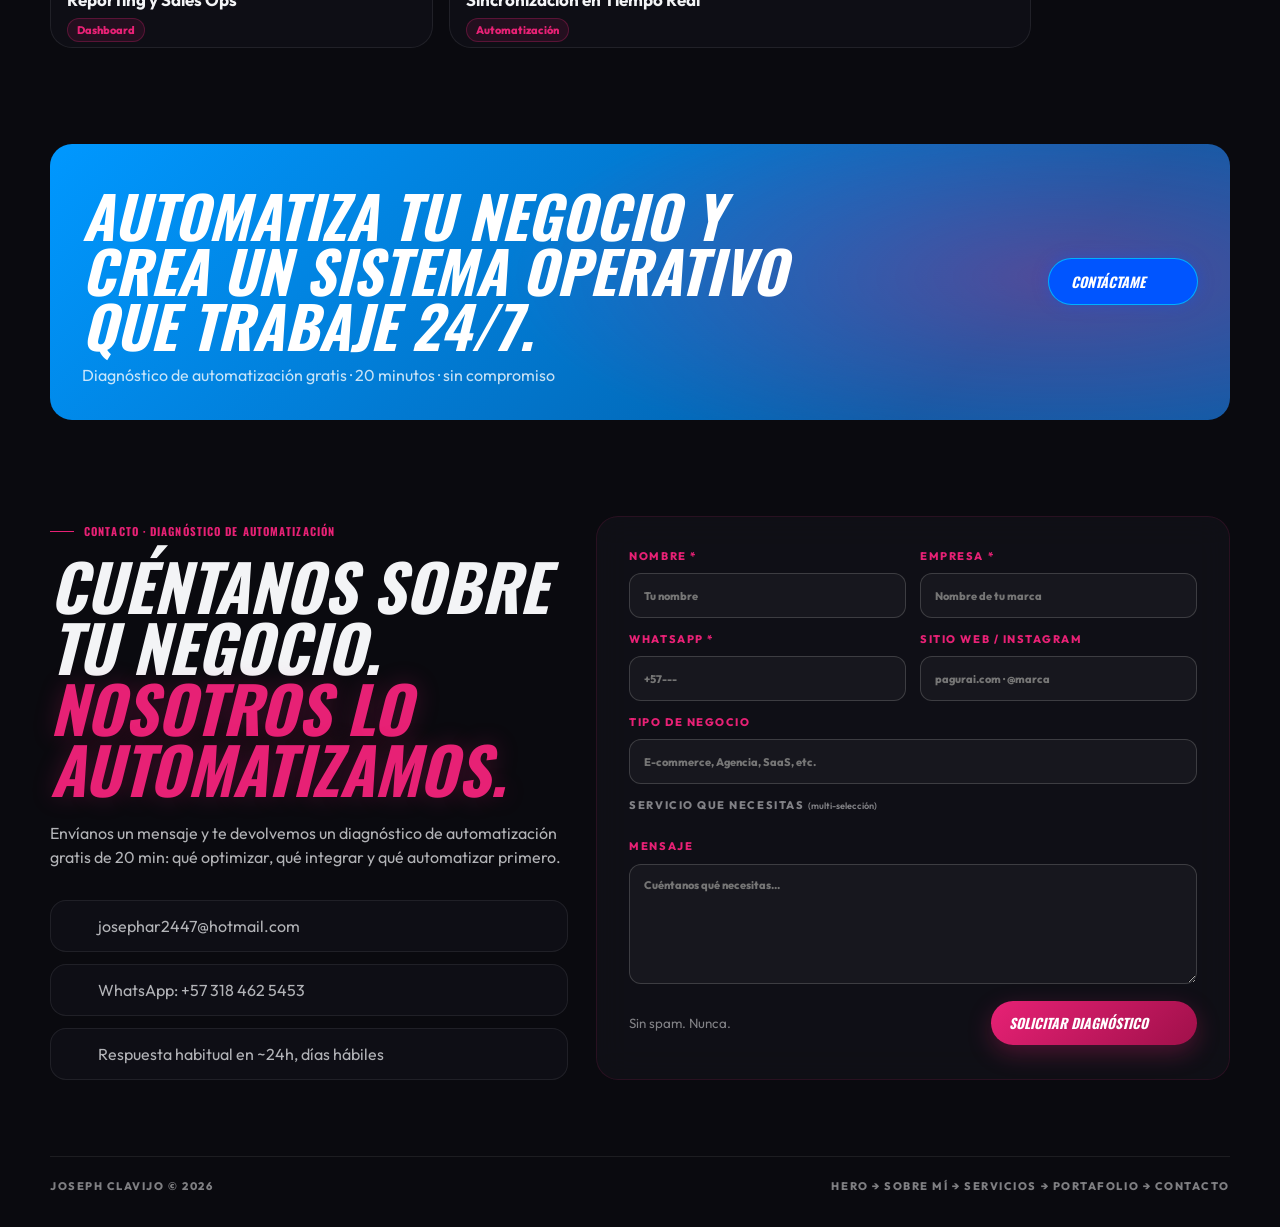
==== commit ce186976: "fix: aplica el fix de CTA/hero tambien al index.html estatico (GitHub Pages) El sitio publicado en G" ====
--- a/index.html
+++ b/index.html
@@ -678,25 +678,25 @@
           
           <p class="lang-es">Diseño e integro arquitecturas digitales con n8n, CRM y agentes de IA para eliminar tareas repetitivas y escalar tus operaciones.</p>
           <p class="lang-en">I design and integrate digital architectures with n8n, CRM, and AI agents to eliminate repetitive tasks and scale your operations.</p>
-          
-          <div class="hero-actions">
-            <a class="site-btn primary" href="#contacto" onpointermove="moveGlow(event)">
-              <span class="btn-glow" aria-hidden="true"></span>
-              <span class="btn-content">
-                <span class="lang-es">Contáctame</span>
-                <span class="lang-en">Contact me</span>
-                <i data-lucide="arrow-right" style="width: 18px; height: 18px; margin-left: 4px;"></i>
-              </span>
-            </a>
-            <a class="site-btn ghost" href="#servicios" onpointermove="moveGlow(event)">
-              <span class="btn-glow" aria-hidden="true"></span>
-              <span class="btn-content">
-                <i data-lucide="play" style="width: 17px; height: 17px; margin-right: 6px;"></i>
-                <span class="lang-es">Ver sistema</span>
-                <span class="lang-en">View system</span>
-              </span>
-            </a>
-          </div>
+        </div>
+
+        <div class="hero-actions">
+          <a class="site-btn primary" href="#contacto" onpointermove="moveGlow(event)">
+            <span class="btn-glow" aria-hidden="true"></span>
+            <span class="btn-content">
+              <span class="lang-es">Contáctame</span>
+              <span class="lang-en">Contact me</span>
+              <i data-lucide="arrow-right" style="width: 18px; height: 18px; margin-left: 4px;"></i>
+            </span>
+          </a>
+          <a class="site-btn ghost" href="#servicios" onpointermove="moveGlow(event)">
+            <span class="btn-glow" aria-hidden="true"></span>
+            <span class="btn-content">
+              <i data-lucide="play" style="width: 17px; height: 17px; margin-right: 6px;"></i>
+              <span class="lang-es">Ver sistema</span>
+              <span class="lang-en">View system</span>
+            </span>
+          </a>
         </div>
 
         <aside class="hero-visual" aria-label="Visual system preview">
--- a/app/globals.css
+++ b/app/globals.css
@@ -382,9 +382,18 @@
   min-height: calc(100svh - 96px);
   display: grid;
   grid-template-columns: minmax(0, 1fr) minmax(360px, 0.88fr);
+  grid-template-areas: "copy visual" "actions visual";
   align-items: center;
   gap: 48px;
   padding: 125px 0 36px;
+}
+
+.hero-copy {
+  grid-area: copy;
+}
+
+.hero-visual {
+  grid-area: visual;
 }
 
 .hero-section,
@@ -470,10 +479,10 @@
 }
 
 .hero-actions {
+  grid-area: actions;
   display: flex;
   flex-wrap: wrap;
   gap: 14px;
-  margin-top: 34px;
 }
 
 .site-btn {
@@ -658,9 +667,12 @@
 
 .main-reel span {
   position: absolute;
-  z-index: 2;
-  top: 14px;
-  left: 14px;
+  z-index: 10;
+  right: 12px;
+  bottom: 12px;
+  background: rgba(0, 0, 0, 0.6);
+  padding: 4px 8px;
+  border-radius: 4px;
   color: rgba(255, 255, 255, 0.78);
   font-size: 11px;
   font-weight: 700;
@@ -1637,7 +1649,6 @@
     width: min(100%, calc(100vw - 24px));
   }
 
-  .hero-section,
   .section-head,
   .contact-section {
     grid-template-columns: 1fr;
@@ -1647,6 +1658,8 @@
     min-height: auto;
     padding-top: 100px;
     gap: 34px;
+    grid-template-columns: 1fr;
+    grid-template-areas: "copy" "visual" "actions";
   }
 
   .hero-visual {
